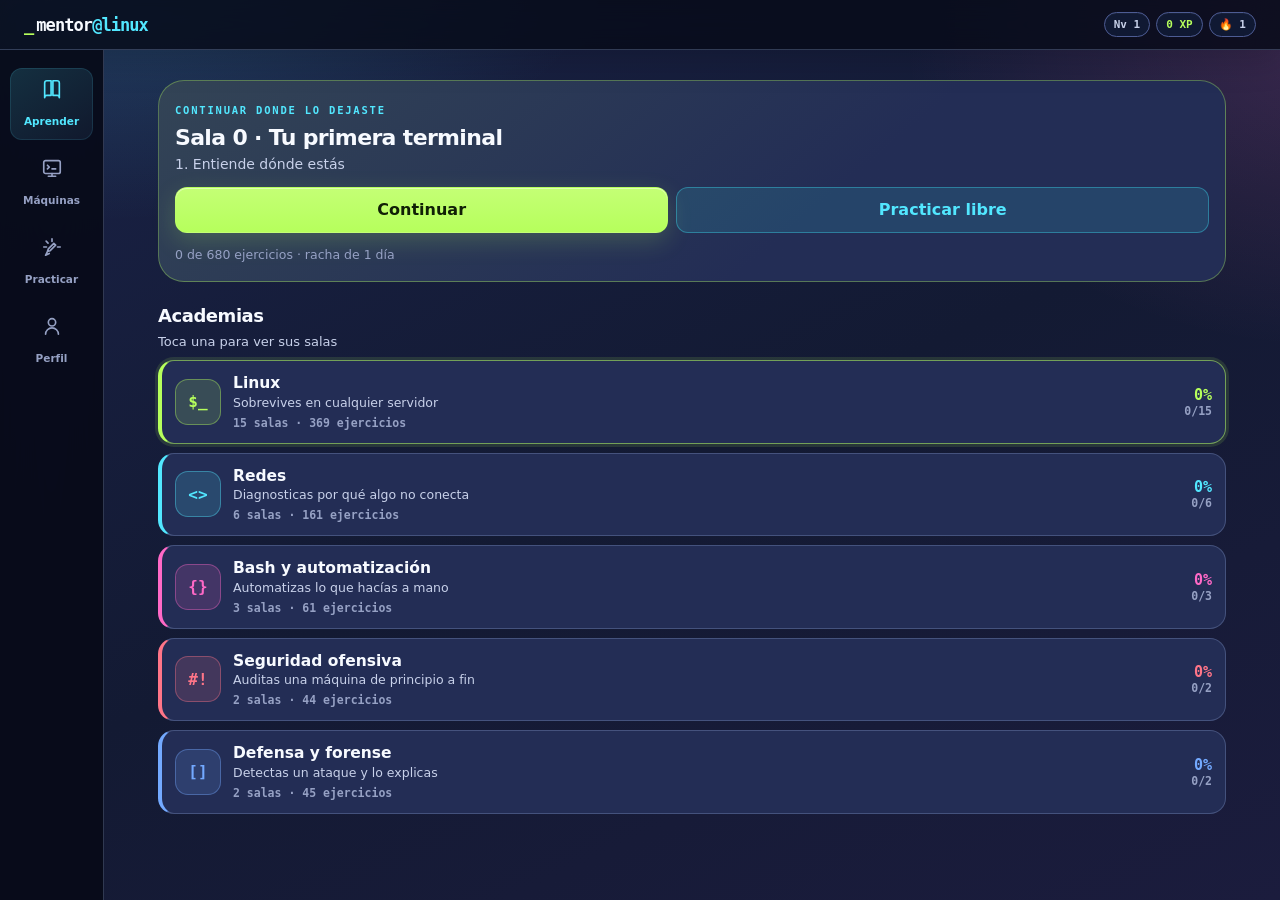
==== index.html @ bc226e67 "Academia Redes: 4 salas nuevas y un motor de red que da juego Redes tenía 2 salas y 44 ejercicios fr" ====
<!doctype html>
<html lang="es">
<head>
  <meta charset="utf-8">
  <meta name="viewport" content="width=device-width, initial-scale=1, viewport-fit=cover, maximum-scale=1">
  <title>Mentor Linux — aprende, practica, domina</title>
  <meta name="description" content="Aprende Linux con rutas, práctica adaptativa, 325 ejercicios, máquinas simuladas y un Wargame offline.">
  <meta name="theme-color" content="#080b19">
  <meta name="apple-mobile-web-app-capable" content="yes">
  <meta name="mobile-web-app-capable" content="yes">
  <meta name="apple-mobile-web-app-status-bar-style" content="black-translucent">
  <meta name="apple-mobile-web-app-title" content="Mentor Linux">
  <link rel="manifest" href="manifest.webmanifest">
  <link rel="apple-touch-icon" href="assets/icons/icono-180.png">
  <link rel="icon" href="assets/icons/icono-192.png">
  <link rel="stylesheet" href="css/base.css">
  <link rel="stylesheet" href="css/ui.css">
  <link rel="stylesheet" href="css/terminal.css">
  <link rel="modulepreload" href="js/store.js">
  <link rel="modulepreload" href="js/ui.js">
  <link rel="modulepreload" href="js/data/salas.js">
  <link rel="modulepreload" href="js/data/piezas.js">
  <link rel="modulepreload" href="js/data/salas-redes.js">
  <link rel="modulepreload" href="js/data/modules.js">
  <link rel="modulepreload" href="js/data/modulos-1.js">
  <link rel="modulepreload" href="js/data/modulos-2.js">
  <link rel="modulepreload" href="js/data/modulos-3.js">
  <link rel="modulepreload" href="js/data/modulos-4.js">
  <link rel="modulepreload" href="js/data/checks.js">
  <link rel="modulepreload" href="js/data/habilidades.js">
  <link rel="modulepreload" href="js/data/comandos.js">
  <link rel="modulepreload" href="js/data/maquinas.js">
  <link rel="modulepreload" href="js/data/wargame.js">
  <link rel="modulepreload" href="js/data/logros.js">
  <link rel="modulepreload" href="js/data/snapshots.js">
  <link rel="modulepreload" href="js/engine/terminal.js">
  <link rel="modulepreload" href="js/engine/shell.js">
  <link rel="modulepreload" href="js/engine/fs.js">
  <link rel="modulepreload" href="js/engine/commands/index.js">
</head>
<body>
  <div class="app" id="app">
    <header class="topbar">
      <button class="marca" data-ir="aprender" aria-label="Ir a Aprender">
        <span class="marca-prompt">_</span>mentor<span>@linux</span>
      </button>
      <div class="estado-global" aria-label="Tu progreso">
        <span class="stat-chip" id="ficha-nivel">Nv 1</span>
        <span class="stat-chip stat-xp" id="ficha-xp">0 XP</span>
        <span class="stat-chip" id="ficha-racha">🔥 0</span>
      </div>
    </header>

    <main class="vista" id="vista" tabindex="-1"></main>

    <nav class="pestanas" aria-label="Secciones principales">
      <button class="pestana" data-pestana="aprender" data-activa>
        <svg viewBox="0 0 24 24" aria-hidden="true"><path d="M4 5.5A2.5 2.5 0 0 1 6.5 3H11v16H6.5A2.5 2.5 0 0 0 4 21.5zM20 5.5A2.5 2.5 0 0 0 17.5 3H13v16h4.5a2.5 2.5 0 0 1 2.5 2.5z"/></svg>
        <span>Aprender</span>
      </button>
      <button class="pestana" data-pestana="maquinas">
        <svg viewBox="0 0 24 24" aria-hidden="true"><rect x="3" y="4" width="18" height="14" rx="2"/><path d="M8 21h8M12 18v3M7 9l2 2-2 2M12 13h4"/></svg>
        <span>Máquinas</span>
      </button>
      <button class="pestana" data-pestana="practicar">
        <svg viewBox="0 0 24 24" aria-hidden="true"><path d="M12 3v3M5.6 5.6l2.1 2.1M3 12h3M18 12h3M7 17l-2 4 4-2M14 8l2 2-6 6-3 1 1-3z"/></svg>
        <span>Practicar</span>
      </button>
      <button class="pestana" data-pestana="perfil">
        <svg viewBox="0 0 24 24" aria-hidden="true"><circle cx="12" cy="8" r="4"/><path d="M5 21a7 7 0 0 1 14 0"/></svg>
        <span>Perfil</span>
      </button>
    </nav>
  </div>

  <div class="celebracion" id="celebracion" role="dialog" aria-modal="true" aria-labelledby="celebracion-titulo"></div>
  <div class="brindis" id="brindis" aria-live="polite"></div>
  <script type="module" src="js/app.js"></script>
</body>
</html>
---- css/base.css ----
:root {
  color-scheme: dark;
  --void: #131a33;
  --deep: #1a2244;
  --panel: #232d55;
  --panel-2: #2c3868;
  --panel-3: #384682;
  --line: #4d5c94;
  --line-soft: rgba(168, 190, 240, .26);
  --lime: #b6ff5c;
  --cyan: #52e7ff;
  --blue: #73a9ff;
  --magenta: #ff69c7;
  --amber: #ffd267;
  --red: #ff7588;
  --ink: #f7faff;
  --muted: #c8d1ea;
  --dim: #96a1c4;
  --good: #79f2a6;
  --term-fondo: #0d1330;
  --term-acento: #b6ff5c;
  --term-prompt: #b6ff5c;
  --ui: ui-rounded, -apple-system, BlinkMacSystemFont, "Segoe UI", system-ui, sans-serif;
  --mono: ui-monospace, "SFMono-Regular", Menlo, Consolas, monospace;
  --r-sm: 10px;
  --r-md: 16px;
  --r-lg: 26px;
  --tap: 46px;
  --safe-top: env(safe-area-inset-top, 0px);
  --safe-bottom: env(safe-area-inset-bottom, 0px);
}

:root[data-theme="light"], :root[data-theme="dark"] { color-scheme: dark; }
* { box-sizing: border-box; }
html, body { height: 100%; margin: 0; }
html { background: var(--void); }
body {
  overflow: hidden;
  background:
    radial-gradient(900px 520px at 7% -10%, rgba(82, 231, 255, .20), transparent 60%),
    radial-gradient(760px 540px at 105% 4%, rgba(255, 105, 199, .17), transparent 58%),
    linear-gradient(155deg, #1a2247 0%, var(--void) 52%, #1b1c3d 100%);
  color: var(--ink);
  font-family: var(--ui);
  font-size: 16px;
  line-height: 1.5;
  -webkit-font-smoothing: antialiased;
  -webkit-tap-highlight-color: transparent;
  overscroll-behavior: none;
}
button, input, textarea, select { font: inherit; color: inherit; }
button { cursor: pointer; }
input, textarea { font-size: 16px; }
a { color: var(--cyan); }
code {
  display: inline;
  padding: .12em .38em;
  border: 1px solid rgba(82, 231, 255, .28);
  border-radius: 6px;
  background: rgba(82, 231, 255, .12);
  color: #c8f8ff;
  font: .9em var(--mono);
  box-decoration-break: clone;
  -webkit-box-decoration-break: clone;
}
pre code { padding: 0; border: 0; background: none; color: inherit; }
button:focus-visible, input:focus-visible, summary:focus-visible {
  outline: 2px solid var(--cyan);
  outline-offset: 3px;
}
::-webkit-scrollbar { width: 7px; height: 7px; }
::-webkit-scrollbar-thumb { border-radius: 9px; background: var(--line); }
::-webkit-scrollbar-track { background: transparent; }
.mono { font-family: var(--mono); }
.muted { color: var(--muted); }
.oculto { display: none !important; }
.sr-only { position: absolute; width: 1px; height: 1px; overflow: hidden; clip: rect(0 0 0 0); white-space: nowrap; }
@media (prefers-reduced-motion: reduce) {
  *, *::before, *::after { animation-duration: .01ms !important; animation-iteration-count: 1 !important; transition-duration: .01ms !important; }
}
---- css/ui.css ----
.app { height: 100dvh; display: grid; grid-template-rows: auto minmax(0, 1fr) auto; }
.topbar {
  z-index: 20;
  display: flex;
  align-items: center;
  justify-content: space-between;
  gap: 12px;
  padding: calc(11px + var(--safe-top)) 16px 11px;
  border-bottom: 1px solid var(--line-soft);
  background: rgba(8, 11, 25, .84);
  box-shadow: 0 10px 35px rgba(0,0,0,.16);
  backdrop-filter: blur(22px) saturate(1.25);
}
.marca { padding: 0; border: 0; background: none; color: var(--ink); font: 850 17px var(--mono); letter-spacing: -.055em; }
.marca span { color: var(--cyan); }
.marca .marca-prompt { display: inline-block; margin-right: 3px; color: var(--lime); animation: cursor 1.2s steps(1) infinite; }
@keyframes cursor { 50% { opacity: .2; } }
.estado-global { display: flex; align-items: center; gap: 6px; }
.stat-chip { padding: 5px 9px; border: 1px solid var(--line); border-radius: 999px; background: rgba(18,27,53,.92); color: var(--muted); font: 750 11px var(--mono); white-space: nowrap; box-shadow: inset 0 1px rgba(255,255,255,.035); }
.stat-xp { color: var(--lime); }

/* La fila 2 se fija a mano: al ocultar topbar y pestañas con el teclado
   abierto, la autocolocación subía la vista a la fila `auto` y la app se
   quedaba con la mitad de alto vacío debajo. */
.vista { grid-row: 2; min-height: 0; overflow-y: auto; overscroll-behavior: contain; scroll-behavior: smooth; -webkit-overflow-scrolling: touch; }
.pagina { width: min(1120px, 100%); margin: 0 auto; padding: 14px 14px 30px; }
.pagina-estrecha { width: min(850px, 100%); }
.pagina-terminal { width: min(1040px, 100%); }
.pestanas {
  z-index: 20;
  display: grid;
  grid-template-columns: repeat(4, 1fr);
  padding: 7px 8px calc(7px + var(--safe-bottom));
  border-top: 1px solid var(--line-soft);
  background: rgba(8, 11, 25, .94);
  backdrop-filter: blur(22px) saturate(1.2);
}
.pestana { min-height: 50px; display: grid; place-items: center; gap: 1px; padding: 4px; border: 0; border-radius: 12px; background: transparent; color: var(--dim); font-size: 10.5px; font-weight: 750; }
.pestana svg { width: 22px; height: 22px; fill: none; stroke: currentColor; stroke-width: 1.8; stroke-linecap: round; stroke-linejoin: round; }
.pestana[data-activa] { background: linear-gradient(145deg, rgba(82,231,255,.16), rgba(115,169,255,.08)); color: var(--cyan); box-shadow: inset 0 0 0 1px rgba(82,231,255,.12); }

.hero { position: relative; overflow: hidden; padding: 17px 16px; border: 1px solid rgba(82, 231, 255, .26); border-radius: var(--r-lg); background: linear-gradient(135deg, rgba(82,231,255,.13), rgba(115,169,255,.06) 48%, rgba(255,105,199,.1)), var(--panel); box-shadow: 0 24px 70px rgba(0, 0, 0, .25), inset 0 1px rgba(255,255,255,.05); }
.hero::before { content: ""; position: absolute; inset: 0; opacity: .18; background-image: linear-gradient(rgba(255,255,255,.045) 1px, transparent 1px), linear-gradient(90deg, rgba(255,255,255,.045) 1px, transparent 1px); background-size: 24px 24px; mask-image: linear-gradient(90deg,#000,transparent 78%); }
.hero::after { content: "$_"; position: absolute; right: 14px; top: -10px; color: rgba(182,255,92,.10); font: 900 62px var(--mono); transform: rotate(-8deg); }
.hero > * { position: relative; z-index: 1; }
.hero h1, .titulo-pagina { margin: 5px 0 7px; color: var(--ink); font-size: clamp(22px, 6vw, 34px); line-height: 1.1; letter-spacing: -.035em; text-wrap: balance; }
.hero h1 em { color: var(--lime); font-style: normal; text-shadow: 0 0 30px rgba(182,255,92,.2); }
.hero p {
  max-width: 670px;
  margin: 0 0 12px;
  color: var(--muted);
  font-size: 14px;
  line-height: 1.45;
  display: -webkit-box;
  -webkit-line-clamp: 3;
  -webkit-box-orient: vertical;
  overflow: hidden;
}
.eyebrow { color: var(--cyan); font: 750 10.5px var(--mono); letter-spacing: .17em; text-transform: uppercase; }
.acciones { display: flex; flex-wrap: wrap; gap: 9px; align-items: center; }
.btn, .btn-secundario, .btn-fantasma, .icon-btn {
  min-height: var(--tap);
  display: inline-flex;
  align-items: center;
  justify-content: center;
  gap: 8px;
  padding: 0 17px;
  border: 1px solid transparent;
  border-radius: 12px;
  font-weight: 800;
  text-decoration: none;
  transition: transform .12s ease, background .12s ease, border .12s ease;
}
.btn { background: linear-gradient(180deg, #c4ff75, var(--lime)); color: #102006; box-shadow: 0 8px 24px rgba(182,255,92,.18), inset 0 1px rgba(255,255,255,.45); }
.btn-secundario { border-color: rgba(57,234,255,.35); background: rgba(57,234,255,.12); color: var(--cyan); }
.btn-fantasma, .icon-btn { border-color: var(--line); background: var(--panel-2); color: var(--ink); }
.btn:hover, .btn-secundario:hover, .btn-fantasma:hover { transform: translateY(-1px); filter: brightness(1.08); }
.btn:disabled, .btn-fantasma:disabled { cursor: not-allowed; opacity: .48; transform: none; }
.btn-peligro { color: #ff9aa5; border-color: rgba(255,112,127,.38); }
.btn-mini { min-height: 36px; padding: 0 12px; font-size: 13px; }
.enlace-volver { margin: 0 0 14px; padding: 5px 0; border: 0; background: none; color: var(--cyan); font-weight: 750; }

.metricas { display: grid; grid-template-columns: repeat(2, 1fr); gap: 10px; margin: 14px 0 26px; }
.metrica { padding: 14px; border: 1px solid var(--line-soft); border-radius: 14px; background: rgba(36,32,82,.72); }
.metrica b { display: block; color: var(--ink); font: 850 22px var(--mono); }
.metrica span { color: var(--muted); font-size: 12px; }
.seccion-titulo { display: flex; align-items: end; justify-content: space-between; gap: 10px; margin: 20px 0 9px; }
.seccion-titulo h2 { margin: 0; font-size: 18px; letter-spacing: -.025em; text-wrap: balance; }
.seccion-titulo p { margin: 3px 0 0; color: var(--muted); font-size: 13px; }
.contador { flex: none; color: var(--dim); font: 12px var(--mono); }

.sesion-hoy { margin: 14px 0 0; overflow: hidden; border: 1px solid var(--line); border-radius: 20px; background: linear-gradient(145deg, rgba(25,37,72,.95), rgba(13,19,40,.95)); box-shadow: 0 18px 42px rgba(0,0,0,.14); }
.sesion-cabecera { display: flex; justify-content: space-between; gap: 14px; align-items: end; padding: 16px 17px 13px; border-bottom: 1px solid var(--line-soft); }
.sesion-cabecera h2 { margin: 3px 0 0; font-size: 18px; }
.sesion-tiempo { color: var(--lime); font: 700 11px var(--mono); }
.sesion-pasos { display: grid; }
.sesion-paso { position: relative; display: grid; grid-template-columns: auto minmax(0,1fr); align-items: center; gap: 12px; padding: 13px 17px; border-bottom: 1px solid var(--line-soft); }
.sesion-paso:last-child { border-bottom: 0; }
.sesion-paso > span { width: 34px; height: 34px; display: grid; place-items: center; border: 1px solid var(--line); border-radius: 11px; color: var(--dim); font: 750 10px var(--mono); }
.sesion-paso b, .sesion-paso small { display: block; }
.sesion-paso b { font-size: 13px; }
.sesion-paso small { margin-top: 1px; color: var(--dim); font-size: 11px; }
.sesion-paso[data-activo] > span { border-color: rgba(82,231,255,.42); background: rgba(82,231,255,.1); color: var(--cyan); box-shadow: 0 0 20px rgba(82,231,255,.08); }
.sesion-paso[data-listo] > span { border-color: rgba(121,242,166,.35); color: var(--good); }

.academias { display: grid; gap: 14px; }
.academia { --accent: var(--lime); overflow: hidden; border: 1px solid var(--line); border-radius: var(--r-lg); background: linear-gradient(155deg, rgba(18,27,53,.98), rgba(13,19,40,.98)); box-shadow: 0 18px 48px rgba(0,0,0,.15); }
.academia[data-color="cyan"] { --accent: var(--cyan); }
.academia[data-color="magenta"] { --accent: var(--magenta); }
.academia[data-color="red"] { --accent: var(--red); }
.academia[data-color="blue"] { --accent: var(--blue); }
.academia > summary { position: relative; list-style: none; display: grid; grid-template-columns: auto minmax(0,1fr) auto auto; align-items: center; gap: 12px; min-height: 102px; padding: 17px; cursor: pointer; background: linear-gradient(90deg, color-mix(in srgb, var(--accent) 8%, transparent), transparent 55%); }
.academia > summary::-webkit-details-marker, .ruta > summary::-webkit-details-marker { display: none; }
.academia-icono { width: 54px; height: 54px; display: grid; place-items: center; border: 1px solid color-mix(in srgb, var(--accent) 32%, transparent); border-radius: 17px; background: color-mix(in srgb, var(--accent) 11%, transparent); color: var(--accent); font: 850 16px var(--mono); box-shadow: 0 0 28px color-mix(in srgb, var(--accent) 10%, transparent); }
.academia-titulo { min-width: 0; }
.academia-titulo b, .academia-titulo small, .academia-titulo i { display: block; }
.academia-titulo b { font-size: 18px; letter-spacing: -.02em; }
.academia-titulo small { margin-top: 2px; color: var(--muted); font-size: 12px; line-height: 1.35; }
.academia-titulo i { margin-top: 7px; color: var(--accent); font: 700 10px var(--mono); font-style: normal; text-transform: uppercase; letter-spacing: .08em; }
.academia-porcentaje { color: var(--accent); font: 750 12px var(--mono); }
.academia .barra { grid-column: 2 / -1; }
.academia[open] > summary { border-bottom: 1px solid var(--line-soft); }
.academia[open] > summary .chevron, .ruta[open] > summary .chevron { transform: rotate(180deg); }
.rutas { display: grid; gap: 10px; padding: 11px; }
.ruta { overflow: hidden; border: 1px solid var(--line-soft); border-radius: 17px; background: rgba(8,11,25,.38); }
.ruta > summary { list-style: none; display: grid; grid-template-columns: auto minmax(0,1fr) auto auto; align-items: center; gap: 10px; min-height: 72px; padding: 12px 13px; cursor: pointer; }
.ruta-linea { width: 5px; height: 36px; border-radius: 99px; background: var(--accent); box-shadow: 0 0 14px color-mix(in srgb, var(--accent) 28%, transparent); }
.ruta-titulo { min-width: 0; }
.ruta-titulo b, .ruta-titulo small { display: block; }
.ruta-titulo b { font-size: 14px; }
.ruta-titulo small { color: var(--dim); font-size: 11px; line-height: 1.3; }
.ruta > summary .dificultad { color: var(--accent); background: color-mix(in srgb, var(--accent) 9%, transparent); }
.ruta .lista-salas { position: relative; padding: 0 10px 11px 17px; }
.ruta .lista-salas::before { content: ""; position: absolute; left: 33px; top: 0; bottom: 18px; width: 2px; background: var(--line-soft); }
.sala-card { position: relative; z-index: 1; min-height: 68px; transition: border-color .15s, transform .15s, background .15s; }
.sala-card:hover { transform: translateX(2px); background: #111a34; }
.sala-nodo { width: 34px; height: 34px; display: grid; place-items: center; flex: none; border: 2px solid var(--line); border-radius: 50%; background: var(--deep); color: var(--accent); font: 800 10px var(--mono); }
.sala-card:not([disabled]) .sala-nodo { border-color: color-mix(in srgb, var(--accent) 48%, var(--line)); }
.sala-avance { min-width: 48px; }
.sala-avance b { display: block; color: var(--muted); font: 700 10px var(--mono); }
.mini-barra { width: 50px; height: 4px; display: block; overflow: hidden; margin-top: 5px; border-radius: 9px; background: rgba(0,0,0,.3); }
.mini-barra i { height: 100%; display: block; border-radius: inherit; background: var(--accent); }

.bloque { margin: 0 0 14px; overflow: hidden; border: 1px solid var(--line); border-radius: var(--r-lg); background: rgba(36,32,82,.82); }
.bloque summary { list-style: none; display: grid; grid-template-columns: auto minmax(0,1fr) auto; align-items: center; gap: 12px; min-height: 82px; padding: 14px 16px; cursor: pointer; }
.bloque summary::-webkit-details-marker { display: none; }
.bloque-icono { width: 44px; height: 44px; display: grid; place-items: center; border-radius: 13px; background: rgba(140,255,90,.12); color: var(--lime); font: 800 15px var(--mono); }
.bloque[data-color="cyan"] .bloque-icono { background: rgba(57,234,255,.12); color: var(--cyan); }
.bloque[data-color="amber"] .bloque-icono { background: rgba(255,208,90,.13); color: var(--amber); }
.bloque[data-color="blue"] .bloque-icono { background: rgba(99,168,255,.13); color: var(--blue); }
.bloque[data-color="magenta"] .bloque-icono { background: rgba(255,87,180,.13); color: var(--magenta); }
.bloque[data-color="red"] .bloque-icono { background: rgba(255,112,127,.13); color: var(--red); }
.bloque-titulo { min-width: 0; }
.bloque-titulo b { display: block; font-size: 16px; }
.bloque-titulo small { display: block; margin-top: 2px; color: var(--muted); line-height: 1.35; }
.chevron { color: var(--dim); transition: transform .18s; }
.bloque[open] .chevron { transform: rotate(180deg); }
.barra { height: 6px; overflow: hidden; border-radius: 999px; background: rgba(0,0,0,.26); }
.barra > i { display: block; height: 100%; border-radius: inherit; background: linear-gradient(90deg,var(--cyan),var(--lime)); box-shadow: 0 0 12px rgba(57,234,255,.35); }
.bloque .barra { grid-column: 2 / -1; }
.lista-salas { display: grid; gap: 8px; padding: 0 10px 12px; }
.sala-card { width: 100%; display: grid; grid-template-columns: auto minmax(0,1fr) auto; align-items: center; gap: 12px; padding: 13px; text-align: left; border: 1px solid var(--line-soft); border-radius: 14px; background: var(--deep); color: var(--ink); }
.sala-card:hover { border-color: var(--cyan); }
.sala-card[disabled] { opacity: .57; }
.sala-num { width: 34px; height: 34px; display: grid; place-items: center; border-radius: 10px; background: var(--panel-2); color: var(--cyan); font: 800 12px var(--mono); }
.sala-info { min-width: 0; }
.sala-info b { display: block; overflow: hidden; text-overflow: ellipsis; white-space: nowrap; }
.sala-info small { color: var(--muted); }
.sala-avance { text-align: right; color: var(--dim); font: 11px var(--mono); }

.detalle-cabecera { position: relative; overflow: hidden; padding: 22px; border: 1px solid var(--line); border-radius: var(--r-lg); background: linear-gradient(145deg,rgba(25,37,72,.98),rgba(13,19,40,.98)); box-shadow: 0 20px 50px rgba(0,0,0,.18), inset 0 1px rgba(255,255,255,.04); }
.detalle-cabecera h1 { margin: 5px 0; font-size: clamp(21px, 5.6vw, 30px); line-height: 1.14; letter-spacing: -.03em; }
.detalle-cabecera p { margin: 0; color: var(--muted); }
.chips { display: flex; flex-wrap: wrap; gap: 7px; margin: 14px 0; }
.chip { padding: 5px 9px; border: 1px solid var(--line); border-radius: 999px; background: rgba(0,0,0,.13); color: var(--muted); font: 11px var(--mono); }
.chip-dificultad { color: var(--lime); }
.migas { display: flex; flex-wrap: wrap; align-items: center; gap: 6px; color: var(--dim); font: 700 10px var(--mono); text-transform: uppercase; letter-spacing: .06em; }
.migas i { color: var(--line); font-style: normal; }
.migas b { color: var(--cyan); }
.modo-repaso { display: inline-flex; margin-top: 10px; padding: 4px 8px; border: 1px solid rgba(255,210,103,.28); border-radius: 999px; background: rgba(255,210,103,.09); color: var(--amber); font: 700 10px var(--mono); text-transform: uppercase; }
.habilidades-sala { display: flex; flex-wrap: wrap; gap: 6px; margin-top: 13px; }
.habilidades-sala span { padding: 4px 7px; border-radius: 7px; background: rgba(82,231,255,.07); color: var(--muted); font: 10px var(--mono); }
.teoria { min-width: 0; display: grid; grid-template-columns: minmax(0,1fr); gap: 10px; padding: 14px 0; }
.teoria-bloque { padding: 13px; border-radius: 12px; background: var(--deep); color: var(--muted); }
.teoria-bloque h3 { margin: 0 0 5px; color: var(--ink); font-size: 15px; }
.teoria-bloque p { margin: 0; }
.teoria-codigo { width: 100%; min-width: 0; margin: 0; overflow-x: auto; padding: 14px; border: 1px solid rgba(57,234,255,.18); border-radius: 12px; background: #0d0a25; color: #dffbff; font: 12px/1.6 var(--mono); white-space: pre; }
.teoria-nota { padding: 12px 13px; border-left: 3px solid var(--amber); border-radius: 8px; background: rgba(255,208,90,.09); color: #fff0bd; }
.teoria-tabla { width: 100%; border-collapse: collapse; font-size: 13px; }
.teoria-tabla td { padding: 8px; border-bottom: 1px solid var(--line-soft); vertical-align: top; }
.teoria-tabla td:first-child { color: var(--cyan); font-family: var(--mono); }
.ejercicio { position: relative; min-width: 0; max-width: 100%; overflow: hidden; padding: 15px; border: 1px solid var(--line-soft); border-radius: 16px; background: linear-gradient(145deg,#0e162d,#0c1226); box-shadow: inset 3px 0 var(--cyan); }
.ejercicio[data-completo] { border-color: rgba(121,242,166,.34); background: linear-gradient(145deg,rgba(16,45,42,.8),rgba(11,30,32,.8)); box-shadow: inset 3px 0 var(--good); }
.ejercicio[data-repaso] { border-color: rgba(255,210,103,.4); box-shadow: inset 3px 0 var(--amber), 0 0 30px rgba(255,210,103,.06); }
.ejercicio-cabecera { display: flex; align-items: center; justify-content: space-between; gap: 10px; margin-bottom: 8px; }
.ejercicio-tipo { color: var(--cyan); font: 700 10px var(--mono); letter-spacing: .12em; text-transform: uppercase; }
.ejercicio-xp { color: var(--amber); font: 700 11px var(--mono); }
.ejercicio p { margin: 0 0 12px; color: var(--ink); overflow-wrap: anywhere; }
.skill-chips { display: flex; flex-wrap: wrap; gap: 5px; margin: -2px 0 12px; }
.skill-chip { padding: 3px 7px; border: 1px solid var(--line-soft); border-radius: 999px; background: rgba(115,169,255,.06); color: var(--dim); font: 700 9px var(--mono); }
.skill-chip[data-nivel="3"], .skill-chip[data-nivel="4"] { color: var(--cyan); }
.skill-chip[data-nivel="5"], .skill-chip[data-nivel="6"] { color: var(--lime); }
.opciones { display: grid; gap: 8px; }
.opcion { min-height: 46px; display: grid; grid-template-columns: auto minmax(0,1fr); align-items: center; gap: 10px; padding: 8px 11px; text-align: left; border: 1px solid var(--line); border-radius: 12px; background: var(--panel-2); }
.opcion span { width: 27px; height: 27px; display: grid; place-items: center; border: 1px solid var(--line); border-radius: 8px; color: var(--cyan); font: 750 10px var(--mono); }
.opcion:hover { border-color: var(--cyan); }
.respuesta-form, .flag-form, .buscador { display: flex; gap: 8px; }
.campo { min-width: 0; min-height: 46px; flex: 1; padding: 9px 12px; border: 1px solid var(--line); border-radius: 11px; background: #0a1022; color: var(--ink); box-shadow: inset 0 1px 5px rgba(0,0,0,.18); }
.campo::placeholder { color: var(--dim); }
.feedback { margin-top: 9px; color: var(--muted); font-size: 13px; }
.feedback[data-ok] { color: var(--good); }
.feedback[data-error] { color: #ff9ca7; }
.ejercicio-terminal { margin-top: 11px; }
.ejercicio-terminal .terminal-zona { min-height: 370px; }
.pistas { display: grid; gap: 6px; margin: 10px 0 0; }
.pista { padding: 9px 11px; border-radius: 9px; background: rgba(255,208,90,.09); color: #ffe7a3; font-size: 13px; }
.feedback-completo { padding: 9px 11px; border-radius: 10px; background: rgba(121,242,166,.08); }
.plantilla-comando { margin-bottom: 9px; padding: 10px 12px; border: 1px dashed var(--line); border-radius: 10px; background: rgba(0,0,0,.16); color: var(--cyan); font: 13px var(--mono); }
.constructor { display: grid; gap: 10px; }
.constructor-salida { min-height: 50px; display: flex; flex-wrap: wrap; align-items: center; gap: 4px; padding: 9px 11px; border: 1px dashed rgba(82,231,255,.36); border-radius: 12px; background: rgba(0,0,0,.18); }
.constructor-salida > span { color: var(--dim); font-size: 12px; }
.constructor-salida code { padding: 5px 8px; }
.fichas { display: flex; flex-wrap: wrap; gap: 7px; }
.ficha { min-height: 39px; padding: 0 12px; border: 1px solid var(--line); border-radius: 10px; background: var(--panel-2); color: var(--ink); font: 700 12px var(--mono); }
.ficha:hover { border-color: var(--cyan); }
.ficha:disabled { opacity: .28; transform: scale(.96); }
.repasos-grid { display: grid; gap: 10px; }
.repaso-card { box-shadow: inset 3px 0 var(--amber), 0 14px 35px rgba(0,0,0,.12); }
.repaso-card .skill-chips { margin: 10px 0 0; }
.estado-vacio { display: grid; gap: 3px; padding: 18px; border: 1px dashed var(--line); border-radius: 16px; background: rgba(18,27,53,.55); }
.estado-vacio b { color: var(--good); }
.estado-vacio span { color: var(--muted); font-size: 13px; }

.rejilla { display: grid; gap: 12px; }
.tarjeta { padding: 17px; border: 1px solid var(--line); border-radius: 17px; background: var(--panel); box-shadow: 0 15px 35px rgba(3,2,20,.12); }
button.tarjeta { width: 100%; text-align: left; color: inherit; }
button.tarjeta:hover { border-color: var(--cyan); transform: translateY(-1px); }
.tarjeta h3 { margin: 5px 0; font-size: 18px; }
.tarjeta p { margin: 0; color: var(--muted); font-size: 14px; }
.tarjeta-top { display: flex; align-items: center; justify-content: space-between; gap: 9px; }
.maquina-card { position: relative; overflow: hidden; }
.maquina-card::after { content: ""; position: absolute; inset: auto -25px -50px auto; width: 120px; height: 120px; border-radius: 50%; background: rgba(57,234,255,.07); }
.dificultad { padding: 4px 8px; border-radius: 999px; background: rgba(140,255,90,.12); color: var(--lime); font: 750 10px var(--mono); text-transform: uppercase; }
.dificultad[data-nivel="media"] { background: rgba(255,208,90,.12); color: var(--amber); }
.dificultad[data-nivel="dificil"] { background: rgba(255,112,127,.12); color: var(--red); }
.maquina-host { margin: 9px 0; color: var(--cyan); font: 12px var(--mono); }
.fases { display: grid; gap: 9px; margin: 17px 0; }
.fase { padding: 13px; border: 1px solid var(--line-soft); border-radius: 12px; background: var(--deep); }
.fase[data-activa] { border-color: rgba(57,234,255,.5); }
.fase[data-hecha] { border-color: rgba(116,242,157,.4); }
.fase-cabecera { display: flex; gap: 10px; align-items: center; }
.fase-num { width: 28px; height: 28px; display: grid; place-items: center; flex: none; border-radius: 50%; background: var(--panel-2); color: var(--cyan); font: 750 11px var(--mono); }
.fase p { margin: 7px 0 0; color: var(--muted); font-size: 13px; }
.laboratorio-layout { min-width: 0; display: grid; grid-template-columns: minmax(0,1fr); gap: 14px; margin-top: 15px; }
.laboratorio-layout > * { min-width: 0; }
.panel-lab { width: 100%; min-width: 0; max-width: 100%; padding: 15px; border: 1px solid var(--line); border-radius: 16px; background: var(--panel); }
.panel-lab h2 { margin: 0 0 5px; font-size: 18px; }
.flags { min-width: 0; display: grid; grid-template-columns: minmax(0,1fr); gap: 10px; margin-top: 12px; }
.etica { padding: 12px; border: 1px solid rgba(255,208,90,.25); border-radius: 12px; background: rgba(255,208,90,.07); color: #f8e8ba; font-size: 13px; }
.writeup { margin-top: 15px; padding: 16px; border: 1px solid rgba(116,242,157,.32); border-radius: 14px; background: rgba(116,242,157,.07); }
.writeup li { margin: 8px 0; color: var(--muted); }

.wargame-lista { display: grid; grid-template-columns: repeat(3, 1fr); gap: 8px; }
.nivel-wargame { min-height: 65px; display: grid; place-items: center; gap: 1px; padding: 7px; border: 1px solid var(--line); border-radius: 12px; background: var(--panel); color: var(--ink); }
.nivel-wargame b { color: var(--cyan); font-family: var(--mono); }
.nivel-wargame small { color: var(--dim); }
.nivel-wargame[disabled] { opacity: .42; }
.nivel-wargame[data-hecho] { border-color: var(--good); }
.buscador { position: sticky; top: -1px; z-index: 4; padding: 8px 0; background: var(--void); }
.comandos-grid { display: grid; gap: 8px; margin-top: 9px; }
.comando { padding: 12px; border: 1px solid var(--line-soft); border-radius: 12px; background: var(--panel); }
.comando b { color: var(--cyan); font-family: var(--mono); }
.comando p { margin: 3px 0; color: var(--muted); font-size: 13px; }
.comando pre { overflow-x: auto; margin: 6px 0 0; color: #bff8ff; font: 11px var(--mono); }

.perfil-hero { display: grid; grid-template-columns: auto minmax(0,1fr); gap: 15px; align-items: center; }
.avatar { width: 54px; height: 54px; display: grid; place-items: center; border: 2px solid var(--cyan); border-radius: 16px; background: linear-gradient(145deg,var(--panel-3),var(--deep)); font-size: 26px; box-shadow: 0 0 27px rgba(57,234,255,.2); }
.perfil-hero h1 { margin: 0; font-size: 22px; }
.perfil-hero p { margin: 2px 0 0; color: var(--muted); }
.dominio { display: grid; gap: 9px; }
.dominio-fila { display: grid; grid-template-columns: minmax(0, 1fr) 80px auto; gap: 9px; align-items: center; font-size: 13px; }
.mapa-habilidades { display: grid; gap: 0; padding: 4px 14px; }
.habilidad-fila { display: grid; grid-template-columns: auto minmax(0,1fr) auto; gap: 10px; align-items: center; padding: 11px 0; border-bottom: 1px solid var(--line-soft); }
.habilidad-fila:last-child { border-bottom: 0; }
.habilidad-icono { width: 32px; height: 32px; display: grid; place-items: center; border: 1px solid var(--line); border-radius: 10px; color: var(--dim); }
.habilidad-icono[data-nivel="3"], .habilidad-icono[data-nivel="4"] { border-color: rgba(82,231,255,.36); color: var(--cyan); }
.habilidad-icono[data-nivel="5"], .habilidad-icono[data-nivel="6"] { border-color: rgba(182,255,92,.38); color: var(--lime); box-shadow: 0 0 18px rgba(182,255,92,.08); }
.habilidad-fila b, .habilidad-fila small { display: block; }
.habilidad-fila b { font-size: 13px; }
.habilidad-fila small { color: var(--dim); font-size: 10px; }
.logros { display: grid; grid-template-columns: repeat(2,1fr); gap: 9px; }
.logro { min-height: 105px; padding: 12px; border: 1px solid var(--line-soft); border-radius: 14px; background: var(--panel); }
.logro[data-bloqueado] { filter: grayscale(.8); opacity: .48; }
.logro-icono { font-size: 25px; }
.logro b, .logro small { display: block; }
.logro small { margin-top: 3px; color: var(--muted); line-height: 1.3; }
.transferencia { display: grid; gap: 9px; }
.aviso-safari { margin-bottom: 14px; padding: 14px; border: 1px solid rgba(255,208,90,.38); border-radius: 14px; background: rgba(255,208,90,.1); color: #fff0c6; }
.aviso-safari p { margin: 5px 0 12px; font-size: 13px; }

.brindis { position: fixed; z-index: 100; left: 50%; bottom: calc(78px + var(--safe-bottom)); width: min(92vw,440px); transform: translateX(-50%); pointer-events: none; }
.brindis-item { margin-top: 7px; padding: 11px 14px; border: 1px solid var(--line); border-radius: 12px; background: #302968; box-shadow: 0 13px 35px rgba(0,0,0,.35); color: var(--ink); text-align: center; }
.celebracion { display: none; position: fixed; z-index: 110; inset: 0; place-items: center; padding: 18px; background: rgba(6,4,22,.78); backdrop-filter: blur(9px); }
.celebracion[data-abierta] { display: grid; }
.celebracion-tarjeta { width: min(410px,100%); max-height: 85dvh; overflow-y: auto; padding: 25px; border: 1px solid rgba(57,234,255,.38); border-radius: 22px; background: var(--panel); box-shadow: 0 26px 80px rgba(0,0,0,.5); text-align: center; }
.celebracion-marca { font-size: 45px; }
.celebracion-tarjeta h2 { margin: 5px 0; }
.celebracion-tarjeta p { color: var(--muted); }
.celebracion-xp, .celebracion-combo { display: inline-block; margin: 6px; padding: 5px 9px; border-radius: 999px; background: rgba(140,255,90,.12); color: var(--lime); font: 750 12px var(--mono); }
.logro-nuevo { display: flex; gap: 10px; align-items: center; padding: 9px; border-radius: 10px; background: var(--deep); }
.logro-nuevo small { display: block; color: var(--muted); }
.chispa { position: absolute; width: 7px; height: 12px; border-radius: 2px; animation: volar 1s forwards; }
@keyframes volar { to { transform: translate(var(--dx),var(--dy)) rotate(var(--rot)); opacity: 0; } }

@media (min-width: 650px) {
  .pagina { padding: 30px 26px 52px; }
  .metricas { grid-template-columns: repeat(4,1fr); }
  .sesion-pasos { grid-template-columns: repeat(3,1fr); }
  .sesion-paso { border-right: 1px solid var(--line-soft); border-bottom: 0; }
  .sesion-paso:last-child { border-right: 0; }
  .rejilla { grid-template-columns: repeat(2,1fr); }
  .repasos-grid { grid-template-columns: repeat(2,1fr); }
  .wargame-lista { grid-template-columns: repeat(5,1fr); }
  .logros { grid-template-columns: repeat(3,1fr); }
  .transferencia { grid-template-columns: repeat(3,1fr); }
}
@media (min-width: 950px) {
  .app { grid-template-columns: 104px minmax(0,1fr); grid-template-rows: auto minmax(0,1fr); }
  .topbar { grid-column: 1 / -1; padding: 12px 24px; }
  .pestanas { grid-column: 1; grid-row: 2; grid-template-columns: 1fr; align-content: start; gap: 7px; padding: 18px 10px; border-top: 0; border-right: 1px solid var(--line-soft); }
  .pestana { min-height: 72px; }
  .vista { grid-column: 2; grid-row: 2; }
  .rejilla { grid-template-columns: repeat(3,1fr); }
  .repasos-grid { grid-template-columns: repeat(3,1fr); }
  .laboratorio-layout { grid-template-columns: 330px minmax(0,1fr); align-items: start; }
  .logros { grid-template-columns: repeat(4,1fr); }
  .wargame-lista { grid-template-columns: repeat(8,1fr); }
  .brindis { bottom: 25px; }
}
@media (max-width: 370px) {
  .stat-chip:nth-child(2) { display: none; }
  .respuesta-form, .flag-form { flex-direction: column; }
  .btn { width: 100%; }
}


/* ---- Compactación en móvil -------------------------------------------
   En una pantalla de 390px cada bloque de portada cuesta media pantalla de
   desplazamiento. Aquí el contenido real (salas, máquinas) tiene que verse
   sin desplazarse, así que la portada se reduce a lo imprescindible. */
@media (max-width: 560px) {
  .hero { padding: 14px 14px 15px; border-radius: var(--r-md); }
  .hero::after { display: none; }
  .hero h1 { font-size: 21px; line-height: 1.15; margin: 3px 0 6px; }
  /* El párrafo de portada es publicidad: el contenido manda. */
  .hero p { display: none; }
  .hero .chips { margin: 0; }
  .hero .acciones { gap: 7px; }
  .hero .btn, .hero .btn-secundario { min-height: 46px; font-size: 15px; }

  /* En móvil el contador de la derecha estrujaba el título y lo partía en dos
     líneas. Apilados, cada uno tiene el ancho completo. */
  .seccion-titulo {
    margin: 16px 0 8px;
    flex-direction: column;
    align-items: flex-start;
    gap: 3px;
  }
  .seccion-titulo > div { min-width: 0; width: 100%; }
  .sesion-cabecera {
    flex-direction: column;
    align-items: flex-start;
    gap: 2px;
  }
  .sesion-cabecera > div { min-width: 0; width: 100%; }
  .sesion-tiempo { white-space: nowrap; }
  .seccion-titulo h2 { font-size: 17px; }
  .seccion-titulo p { font-size: 12.5px; }

  .metricas { gap: 8px; }
  /* La sesión de hoy son tres pasos: no necesitan 128px de alto cada uno. */
  .sesion-hoy { padding: 12px 13px; }
  .sesion-cabecera h2 { font-size: 17px; }
  .sesion-paso { padding: 8px 0; gap: 10px; }
  .sesion-paso > span { width: 30px; height: 30px; font-size: 12px; }
  .sesion-paso b { font-size: 14px; }
  .sesion-paso small { font-size: 12px; }
  .metrica { padding: 11px 12px; }
  .metrica b { font-size: 21px; }

  /* Los 40 logros ocupaban 3000px: en rejilla compacta caben de un vistazo. */
  .logros { grid-template-columns: repeat(3, minmax(0, 1fr)); gap: 7px; }
  .logro { min-height: 0; padding: 9px 6px; text-align: center; }
  .logro b { display: block; font-size: 11.5px; line-height: 1.25; }
  .logro small { display: none; }
  .logro-icono { font-size: 21px; }
}


/* =====================================================================
   El camino de aprendizaje
   Las salas dejan de ser una lista plana: se conectan con una línea
   vertical para que se lea como un recorrido. El color dice el estado y
   nada más — la identidad de la academia va por su franja y su símbolo.
   ===================================================================== */

/* Color con significado fijo, igual en toda la app. */
:root {
  --estado-hecho:      var(--lime);
  --estado-curso:      var(--cyan);
  --estado-repaso:     var(--amber);
  --estado-bloqueado:  var(--dim);
}

.camino { padding: 2px 0 6px; }

.tramo { position: relative; padding-left: 34px; }

/* La línea que une las salas del mismo tramo. */
.tramo::before {
  content: "";
  position: absolute;
  left: 15px;
  top: 26px;
  bottom: 14px;
  width: 2px;
  background: var(--line);
  border-radius: 2px;
}

.tramo-nombre {
  display: block;
  margin: 12px 0 6px -34px;
  padding-left: 34px;
  color: var(--dim);
  font: 600 11.5px/1 var(--mono);
  letter-spacing: .13em;
  text-transform: uppercase;
}

.nodo {
  position: relative;
  display: grid;
  grid-template-columns: minmax(0, 1fr) auto;
  align-items: center;
  gap: 10px;
  width: 100%;
  margin: 0 0 7px;
  padding: 11px 13px;
  border: 1px solid var(--line-soft);
  border-radius: 14px;
  background: var(--panel);
  color: inherit;
  text-align: left;
}

/* El punto del camino, alineado sobre la línea. */
.nodo-punto {
  position: absolute;
  left: -34px;
  top: 50%;
  transform: translateY(-50%);
  width: 32px;
  height: 32px;
  display: grid;
  place-items: center;
  border: 2px solid var(--line);
  border-radius: 50%;
  background: var(--deep);
  font: 700 12px/1 var(--mono);
  color: var(--dim);
}

.nodo-info { min-width: 0; }
.nodo-info b { display: block; font-size: 15px; line-height: 1.25; }
.nodo-info small { display: block; margin-top: 2px; color: var(--muted); font-size: 12.5px; }
.nodo-info .mini-barra { margin-top: 7px; }

.nodo-estado {
  flex: 0 0 auto;
  color: var(--dim);
  font: 600 12px var(--mono);
  white-space: nowrap;
}

/* --- estados ------------------------------------------------------- */

.nodo[data-estado="hecha"] .nodo-punto {
  border-color: var(--estado-hecho);
  background: color-mix(in srgb, var(--estado-hecho) 20%, var(--deep));
  color: var(--estado-hecho);
}
.nodo[data-estado="hecha"] .nodo-estado { color: var(--estado-hecho); }

/* Solo la sala en curso lleva borde luminoso: es el único elemento
   destacado de la pantalla, para que el ojo sepa dónde continuar. */
.nodo[data-estado="curso"] {
  border-color: color-mix(in srgb, var(--estado-curso) 55%, transparent);
  background: linear-gradient(135deg, color-mix(in srgb, var(--estado-curso) 12%, var(--panel)), var(--panel));
  box-shadow: 0 0 0 3px color-mix(in srgb, var(--estado-curso) 12%, transparent);
}
.nodo[data-estado="curso"] .nodo-punto {
  width: 38px;
  height: 38px;
  left: -37px;
  border-color: var(--estado-curso);
  background: color-mix(in srgb, var(--estado-curso) 22%, var(--deep));
  color: var(--estado-curso);
  box-shadow: 0 0 18px color-mix(in srgb, var(--estado-curso) 45%, transparent);
}
.nodo[data-estado="curso"] .nodo-estado { color: var(--estado-curso); }

.nodo[data-estado="lista"] .nodo-punto { color: var(--muted); }

.nodo[data-estado="bloqueada"] { opacity: .5; }
.nodo[data-estado="bloqueada"] .nodo-punto { font-size: 13px; }

/* --- identidad de cada academia ------------------------------------ */

/* Franja lateral con el color de la academia en todas sus salas: dice
   dónde estás sin tener que leer el encabezado. */
.academia[data-color="lime"]    { --acento-academia: var(--lime); }
.academia[data-color="cyan"]    { --acento-academia: var(--cyan); }
.academia[data-color="magenta"] { --acento-academia: var(--magenta); }
.academia[data-color="red"]     { --acento-academia: var(--red); }
.academia[data-color="blue"]    { --acento-academia: var(--blue); }

.academia .camino { border-left: 3px solid color-mix(in srgb, var(--acento-academia) 45%, transparent); }
.academia .tramo::before { background: color-mix(in srgb, var(--acento-academia) 28%, var(--line)); }

.academia-icono {
  font-family: var(--mono);
  font-weight: 700;
  color: var(--acento-academia, var(--cyan));
  background: color-mix(in srgb, var(--acento-academia, var(--cyan)) 15%, transparent);
  border: 1px solid color-mix(in srgb, var(--acento-academia, var(--cyan)) 40%, transparent);
}
.academia .barra > i { background: var(--acento-academia, var(--cyan)); }
.academia-porcentaje { color: var(--acento-academia, var(--cyan)); }

@media (max-width: 560px) {
  .tramo { padding-left: 30px; }
  .tramo::before { left: 13px; }
  .tramo-nombre { margin-left: -30px; padding-left: 30px; }
  .nodo-punto { left: -30px; width: 28px; height: 28px; font-size: 11px; }
  .nodo[data-estado="curso"] .nodo-punto { width: 33px; height: 33px; left: -32px; }
  .nodo-info b { font-size: 14.5px; }
}


/* =====================================================================
   Ajuste al teclado del móvil
   `--alto-visible` lo fija vigilarTeclado() con la altura real visible.
   Mientras se escribe, la barra de pestañas estorba y se retira: lo que
   importa es ver la consola y lo que estás escribiendo.
   ===================================================================== */

.app {
  height: var(--alto-visible, 100dvh);
  transition: height .18s ease;
}

:root[data-teclado] .pestanas { display: none; }
:root[data-teclado] .topbar { display: none; }
:root[data-teclado] .brindis { bottom: calc(12px + var(--safe-bottom)); }

/* Con el teclado fuera, la consola aprovecha todo el alto disponible. */
:root[data-teclado] .consola-salida { min-height: 90px; }


/* =====================================================================
   Portada simple y academias cerradas
   La pantalla de inicio muestra una sola cosa que hacer y la lista de
   academias. El camino de salas vive en la pantalla de cada academia,
   no amontonado aquí.
   ===================================================================== */

.continuar-hoy {
  padding: 16px;
  border: 1px solid color-mix(in srgb, var(--lime) 34%, transparent);
  border-radius: var(--r-lg);
  background: linear-gradient(140deg, color-mix(in srgb, var(--lime) 11%, var(--panel)), var(--panel) 62%);
}
.continuar-hoy h1 {
  margin: 4px 0 3px;
  font-size: 22px;
  line-height: 1.18;
  letter-spacing: -.03em;
  text-wrap: balance;
}
.continuar-hoy p { margin: 0 0 12px; color: var(--muted); font-size: 14px; }
.continuar-hoy .acciones { display: flex; gap: 8px; flex-wrap: wrap; }
.continuar-hoy .acciones .btn,
.continuar-hoy .acciones .btn-secundario { flex: 1 1 auto; min-height: 46px; }
.continuar-progreso { display: block; margin-top: 13px; }
.continuar-progreso small { display: block; margin-top: 6px; color: var(--dim); font-size: 12.5px; }

/* --- tarjeta de academia (cerrada) --------------------------------- */

.academias { display: flex; flex-direction: column; gap: 9px; }

.tarjeta-academia {
  display: grid;
  grid-template-columns: 46px minmax(0, 1fr) auto;
  align-items: center;
  gap: 12px;
  width: 100%;
  padding: 13px;
  border: 1px solid var(--line-soft);
  border-left: 4px solid var(--acento-academia, var(--cyan));
  border-radius: 16px;
  background: var(--panel);
  color: inherit;
  text-align: left;
}
.tarjeta-academia[data-color="lime"]    { --acento-academia: var(--lime); }
.tarjeta-academia[data-color="cyan"]    { --acento-academia: var(--cyan); }
.tarjeta-academia[data-color="magenta"] { --acento-academia: var(--magenta); }
.tarjeta-academia[data-color="red"]     { --acento-academia: var(--red); }
.tarjeta-academia[data-color="blue"]    { --acento-academia: var(--blue); }

/* Solo la academia en la que estás lleva realce. */
.tarjeta-academia[data-actual] {
  border-color: color-mix(in srgb, var(--acento-academia) 55%, transparent);
  border-left-color: var(--acento-academia);
  box-shadow: 0 0 0 3px color-mix(in srgb, var(--acento-academia) 12%, transparent);
}
.tarjeta-academia[disabled] { opacity: .45; }

.tarjeta-academia .academia-icono {
  width: 46px; height: 46px;
  display: grid; place-items: center;
  border-radius: 13px;
  font: 700 16px var(--mono);
  color: var(--acento-academia);
  background: color-mix(in srgb, var(--acento-academia) 15%, transparent);
  border: 1px solid color-mix(in srgb, var(--acento-academia) 38%, transparent);
}
.academia-cuerpo { min-width: 0; }
.academia-cuerpo b { display: block; font-size: 15.5px; line-height: 1.2; }
.academia-cuerpo small { display: block; margin-top: 2px; color: var(--muted); font-size: 12.5px; line-height: 1.35; }
.academia-datos { display: block; margin-top: 4px; color: var(--dim); font: 600 11.5px var(--mono); }
.academia-cuerpo .barra { margin-top: 7px; }
.academia-cuerpo .barra > i { background: var(--acento-academia); }

.academia-avance { text-align: right; }
.academia-avance b { display: block; font: 700 15px var(--mono); color: var(--acento-academia); }
.academia-avance small { display: block; color: var(--dim); font: 600 11.5px var(--mono); }

/* --- pantalla de una academia -------------------------------------- */

.academia-detalle[data-color="lime"]    { --acento-academia: var(--lime); }
.academia-detalle[data-color="cyan"]    { --acento-academia: var(--cyan); }
.academia-detalle[data-color="magenta"] { --acento-academia: var(--magenta); }
.academia-detalle[data-color="red"]     { --acento-academia: var(--red); }
.academia-detalle[data-color="blue"]    { --acento-academia: var(--blue); }

.cabecera-academia { display: flex; align-items: center; gap: 13px; margin: 6px 0 12px; }
.cabecera-academia h1 { margin: 0; font-size: 23px; letter-spacing: -.03em; }
.cabecera-academia p { margin: 3px 0 0; color: var(--muted); font-size: 14px; }
.academia-icono.grande {
  flex: 0 0 auto;
  width: 52px; height: 52px;
  display: grid; place-items: center;
  border-radius: 15px;
  font: 700 19px var(--mono);
  color: var(--acento-academia);
  background: color-mix(in srgb, var(--acento-academia) 15%, transparent);
  border: 1px solid color-mix(in srgb, var(--acento-academia) 40%, transparent);
}
.academia-detalle .barra > i { background: var(--acento-academia); }
.academia-detalle .camino { border-left: 3px solid color-mix(in srgb, var(--acento-academia) 45%, transparent); }
.academia-detalle .tramo::before { background: color-mix(in srgb, var(--acento-academia) 28%, var(--line)); }


/* --- puntos débiles ------------------------------------------------- */

.debiles { display: flex; flex-direction: column; gap: 8px; }

.debil {
  display: grid;
  grid-template-columns: 34px minmax(0, 1fr) auto;
  align-items: center;
  gap: 11px;
  padding: 11px 13px;
  border: 1px solid var(--line-soft);
  border-left: 3px solid var(--estado-repaso);
  border-radius: 14px;
  background: var(--panel);
}
/* Cuanto más bajo el nivel de dominio, más urgente se ve. */
.debil[data-nivel="0"], .debil[data-nivel="1"] { border-left-color: var(--red); }
.debil[data-nivel="2"], .debil[data-nivel="3"] { border-left-color: var(--amber); }

.debil-icono {
  width: 34px; height: 34px;
  display: grid; place-items: center;
  border-radius: 11px;
  background: var(--panel-2);
  font-size: 17px;
}
.debil-info { min-width: 0; }
.debil-info b { display: block; font-size: 14.5px; line-height: 1.25; }
.debil-info small { display: block; margin-top: 2px; color: var(--muted); font-size: 12px; }
.debil-barra {
  display: block;
  height: 4px;
  margin-top: 6px;
  border-radius: 999px;
  background: rgba(255,255,255,.09);
  overflow: hidden;
}
.debil-barra > i { display: block; height: 100%; border-radius: 999px; background: var(--amber); }

.vacio-suave {
  margin: 0;
  padding: 14px;
  border: 1px dashed var(--line);
  border-radius: 14px;
  color: var(--muted);
  font-size: 14px;
  line-height: 1.5;
}


/* =====================================================================
   Reproductor de lecciones
   Una pantalla = una cosa. Cabecera y pie fijos; solo el cuerpo hace
   scroll, así el botón de continuar y la flecha de volver atrás están
   siempre al alcance del pulgar sin buscarlos.
   ===================================================================== */

.leccion {
  height: 100%;
  min-height: 100%;
  display: grid;
  grid-template-rows: auto minmax(0, 1fr) auto;
  width: min(760px, 100%);
  margin: 0 auto;
}

.leccion-top {
  display: grid;
  grid-template-columns: auto minmax(0, 1fr) auto;
  align-items: center;
  gap: 11px;
  padding: 10px 13px;
  border-bottom: 1px solid var(--line-soft);
}
.leccion-salir {
  width: 34px;
  height: 34px;
  display: grid;
  place-items: center;
  padding: 0;
  border: 1px solid var(--line);
  border-radius: 11px;
  background: var(--panel-2);
  color: var(--muted);
  font-size: 15px;
  line-height: 1;
}
.leccion-progreso { display: flex; gap: 3px; }
.leccion-progreso span {
  flex: 1;
  height: 7px;
  border-radius: 9px;
  background: rgba(0, 0, 0, .32);
  box-shadow: inset 0 0 0 1px var(--line-soft);
  transition: background .2s ease;
}
.leccion-progreso span[data-estado="hecho"] { background: var(--lime); box-shadow: none; }
.leccion-progreso span[data-estado="saltado"] { background: var(--amber); box-shadow: none; }
.leccion-progreso span[data-estado="aqui"] { background: var(--cyan); box-shadow: 0 0 12px rgba(82, 231, 255, .5); }
.leccion-cuenta { color: var(--dim); font: 750 11px var(--mono); white-space: nowrap; }

.leccion-cuerpo {
  min-height: 0;
  overflow-y: auto;
  overscroll-behavior: contain;
  -webkit-overflow-scrolling: touch;
  display: flex;
  flex-direction: column;
  padding: 15px 13px 20px;
}
/* Con contenido corto el paso queda centrado; con contenido largo, el
   margen automático se colapsa y simplemente hace scroll. */
.paso { min-width: 0; width: 100%; margin: auto 0; }
.paso-titulo { margin: 5px 0 4px; font-size: clamp(21px, 6vw, 28px); line-height: 1.12; letter-spacing: -.03em; text-wrap: balance; }
.paso-sub { margin: 0 0 14px; color: var(--muted); font-size: 14px; }
.paso-teoria .teoria { gap: 12px; }
.paso-teoria .teoria-bloque p, .paso-teoria .teoria-nota { font-size: 15.5px; line-height: 1.55; }

/* En el paso de ejercicio la tarjeta ya no compite con otras diez: puede
   ocupar el ancho entero y respirar. */
.paso-ejercicio { border-radius: 18px; padding: 16px; }
.paso-enunciado { margin: 0 0 12px; font-size: 16.5px; line-height: 1.45; }
.paso-explicacion {
  margin-top: 11px;
  padding: 11px 12px;
  border-left: 3px solid var(--cyan);
  border-radius: 9px;
  background: rgba(82, 231, 255, .08);
  color: var(--muted);
  font-size: 13.5px;
}
.paso-explicacion b { display: block; margin-bottom: 3px; color: var(--cyan); font: 750 10px var(--mono); letter-spacing: .12em; text-transform: uppercase; }
.paso-ejercicio .ejercicio-terminal .terminal-zona { min-height: min(46vh, 380px); }
.paso-ejercicio .opcion { min-height: 52px; font-size: 15px; }
.paso-ejercicio .opcion[data-descartada] { opacity: .38; border-style: dashed; text-decoration: line-through; }
.paso-ejercicio .ficha { min-height: 44px; font-size: 13.5px; }
.paso-ejercicio .respuesta-form { flex-wrap: wrap; }
.paso-ejercicio .respuesta-form .campo { flex: 1 1 140px; min-height: 50px; }
.paso-ejercicio .respuesta-form .btn { min-height: 50px; }

/* Mini-ficha del comando: la referencia justo donde hace falta, cerrada
   por defecto para no añadir ruido a la pantalla. */
.ficha-comando { margin: 0 0 12px; border: 1px solid var(--line-soft); border-radius: 12px; background: rgba(115, 169, 255, .06); }
.ficha-comando summary { padding: 9px 12px; color: var(--muted); font-size: 13px; list-style: none; cursor: pointer; }
.ficha-comando summary::-webkit-details-marker { display: none; }
.ficha-comando summary::after { content: " ⌄"; color: var(--dim); }
.ficha-comando[open] summary::after { content: " ⌃"; }
.ficha-cuerpo { padding: 0 12px 12px; }
.ficha-cuerpo p { margin: 0 0 8px; color: var(--ink); font-size: 13.5px; }
.ficha-cuerpo pre { margin: 0 0 8px; padding: 8px 10px; overflow-x: auto; border-radius: 9px; background: rgba(0, 0, 0, .28); color: var(--cyan); font: 12.5px var(--mono); }
.ficha-opciones { margin: 0 0 8px; padding: 0; list-style: none; display: grid; gap: 4px; }
.ficha-opciones li { display: grid; grid-template-columns: auto minmax(0, 1fr); gap: 8px; align-items: baseline; font-size: 12.5px; }
.ficha-opciones span { color: var(--muted); }

/* Cierre de la lección */
.paso-fin { display: grid; justify-items: center; text-align: center; gap: 4px; padding: 18px 4px; }
.fin-marca {
  width: 78px;
  height: 78px;
  display: grid;
  place-items: center;
  margin-bottom: 6px;
  border-radius: 50%;
  background: radial-gradient(circle at 50% 35%, rgba(182, 255, 92, .35), rgba(182, 255, 92, .08));
  box-shadow: 0 0 0 2px rgba(182, 255, 92, .35), 0 14px 44px rgba(182, 255, 92, .18);
  color: var(--lime);
  font-size: 36px;
  animation: sello .5s cubic-bezier(.2, 1.5, .5, 1);
}
.paso-fin:not([data-completa]) .fin-marca { background: radial-gradient(circle at 50% 35%, rgba(255, 210, 103, .3), rgba(255, 210, 103, .06)); box-shadow: 0 0 0 2px rgba(255, 210, 103, .3); color: var(--amber); }
@keyframes sello { from { transform: scale(.4); opacity: 0; } }
.paso-fin h1 { margin: 0; font-size: 25px; letter-spacing: -.03em; }
.paso-fin > p { margin: 0 0 6px; max-width: 34ch; color: var(--muted); font-size: 14px; }
.fin-datos { display: flex; gap: 9px; margin: 12px 0 4px; }
.fin-datos div { min-width: 84px; padding: 11px 9px; border: 1px solid var(--line-soft); border-radius: 14px; background: var(--panel); }
.fin-datos b { display: block; color: var(--lime); font: 800 19px var(--mono); }
.fin-datos small { color: var(--dim); font-size: 10.5px; }
.fin-comandos { display: flex; flex-wrap: wrap; justify-content: center; gap: 5px; margin-top: 14px; }
.fin-comandos .eyebrow { flex: 1 0 100%; margin-bottom: 3px; }
.fin-siguiente { margin-top: 14px; color: var(--muted); font-size: 13.5px; }

/* Pie: mensaje + botones. El estado verde es la recompensa de acertar. */
.leccion-pie {
  padding: 11px 13px calc(11px + var(--safe-bottom));
  border-top: 1px solid var(--line-soft);
  background: rgba(10, 14, 32, .9);
  backdrop-filter: blur(18px) saturate(1.2);
}
.leccion-pie[data-estado="ok"] {
  border-top-color: rgba(121, 242, 166, .4);
  background: linear-gradient(180deg, rgba(121, 242, 166, .14), rgba(10, 14, 32, .92));
  animation: acierto .35s ease;
}
@keyframes acierto { from { background-color: rgba(121, 242, 166, .3); } }
.leccion-pie .feedback { margin: 0 0 9px; font-size: 13.5px; line-height: 1.4; }
.leccion-pie .feedback:empty { display: none; }
.leccion-xp { display: inline-block; margin-bottom: 5px; color: var(--lime); font: 800 14px var(--mono); }
.leccion-botones { display: flex; align-items: center; gap: 9px; }
.leccion-botones .btn, .leccion-botones .btn-fantasma:not(.btn-mini) { flex: 1; min-height: 52px; font-size: 15.5px; }
.paso-atras { width: 52px; min-width: 52px; height: 52px; padding: 0; font-size: 19px; }
.paso-atras:disabled { opacity: .3; }

/* Con el teclado abierto la app ya se encoge; el pie no debe duplicar
   el hueco de la safe area. */
:root[data-teclado] .leccion-pie { padding-bottom: 10px; }
:root[data-teclado] .leccion-top { display: none; }

/* La lección es pantalla completa: sin pestañas compitiendo por el pulgar. */
:root[data-en-leccion] .pestanas { display: none; }
---- css/terminal.css ----
.terminal-zona { width: 100%; min-width: 0; display: flex; min-height: 390px; flex-direction: column; }
.consola {
  width: 100%;
  min-width: 0;
  display: flex;
  flex: 1;
  min-height: 300px;
  flex-direction: column;
  overflow: hidden;
  border: 1px solid #31456b;
  border-radius: 16px;
  background: var(--term-fondo);
  box-shadow: inset 0 1px rgba(255,255,255,.045), 0 18px 45px rgba(0,0,0,.3), 0 0 0 1px rgba(82,231,255,.025);
}
.consola::before {
  content: "●  ●  ●    mentor shell · entorno seguro";
  padding: 9px 12px;
  border-bottom: 1px solid rgba(255,255,255,.09);
  background: linear-gradient(90deg, rgba(82,231,255,.055), transparent);
  color: #7e8caf;
  font: 10px var(--mono);
  letter-spacing: .08em;
}
.consola-salida {
  flex: 1;
  min-height: 0;
  overflow-y: auto;
  padding: 14px;
  font: 12.5px/1.62 var(--mono);
  -webkit-overflow-scrolling: touch;
}
.consola-linea { color: var(--ink); white-space: pre-wrap; overflow-wrap: anywhere; }
.consola-nota { color: var(--dim); font-style: italic; }
.consola-entrada {
  display: flex;
  align-items: center;
  gap: 8px;
  padding: 12px 13px;
  border-top: 1px solid rgba(255,255,255,.1);
  background: rgba(255,255,255,.045);
}
.consola-prompt { flex: none; color: var(--term-prompt); font: 12.5px var(--mono); white-space: nowrap; }
.consola-input { min-width: 0; flex: 1; border: 0; outline: 0; background: transparent; caret-color: var(--term-acento); font-family: var(--mono); }
.consola-ejecutar { width: 40px; height: 36px; flex: none; padding: 0; border: 1px solid color-mix(in srgb, var(--term-acento) 42%, transparent); border-radius: 9px; background: color-mix(in srgb, var(--term-acento) 12%, transparent); color: var(--term-acento); font: 850 18px var(--mono); box-shadow: 0 0 18px color-mix(in srgb, var(--term-acento) 8%, transparent); }
.consola-ejecutar:active { background: var(--term-acento); color: var(--term-fondo); }
.t-prompt { color: var(--term-prompt); }
.t-dir { color: var(--cyan); font-weight: 700; }
.t-exe { color: var(--term-acento); font-weight: 700; }
.t-link { color: var(--magenta); }
.t-err { color: #ff8d9b; }
.teclas {
  width: 100%;
  min-width: 0;
  display: flex;
  flex: none;
  gap: 6px;
  overflow-x: auto;
  padding: 9px 0 1px;
  scrollbar-width: none;
}
.teclas::-webkit-scrollbar { display: none; }
.tecla {
  min-width: 42px;
  height: 39px;
  flex: none;
  padding: 0 11px;
  border: 1px solid var(--line);
  border-radius: 9px;
  background: #121b35;
  color: var(--ink);
  font-family: var(--mono);
}
.tecla:active { background: var(--term-acento); color: var(--term-fondo); }
@media (min-width: 800px) {
  .terminal-zona { min-height: 450px; }
  .consola-salida, .consola-prompt { font-size: 13.5px; }
}
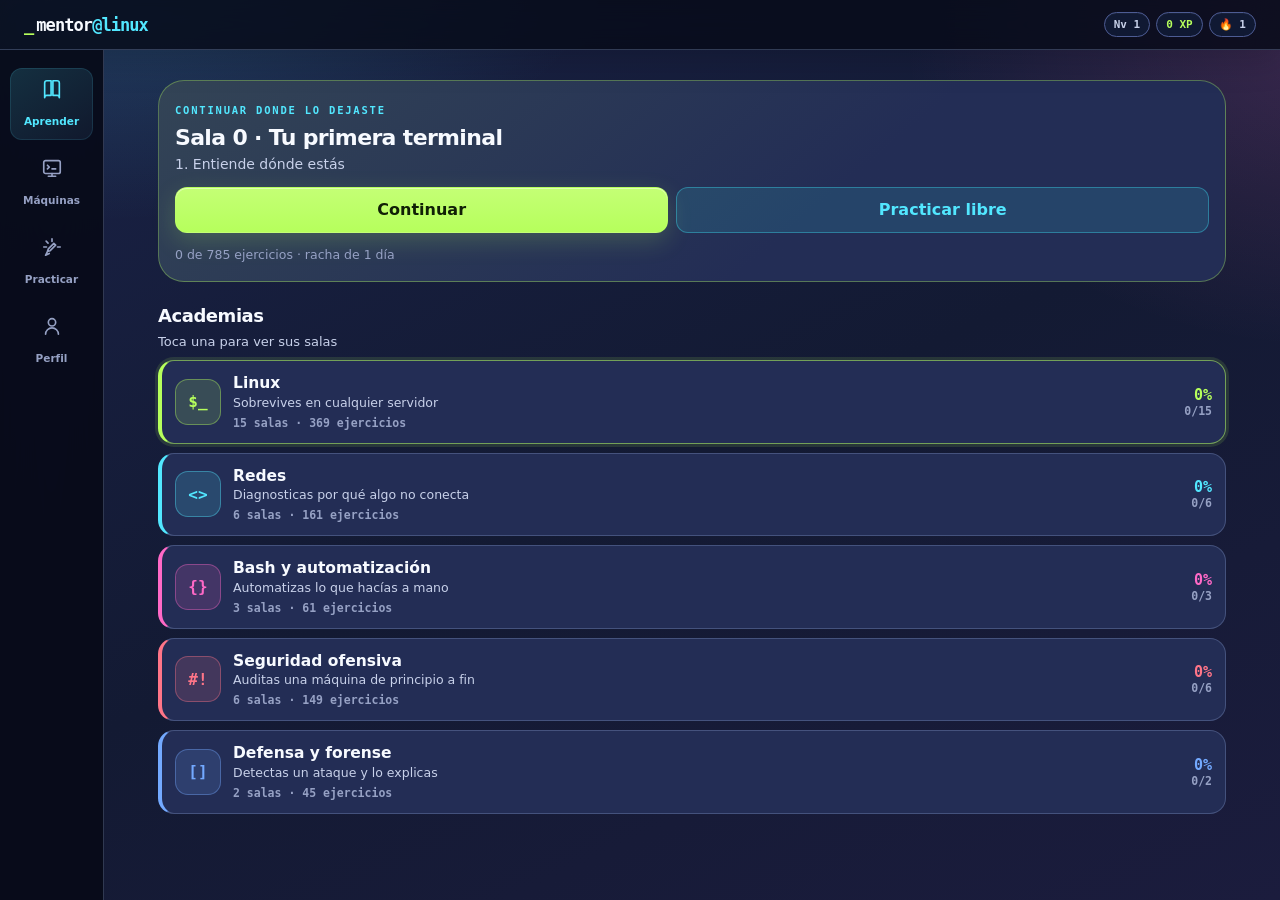
==== commit f107ee8f: "Academia Ofensiva: 4 salas de metodología de auditoría Ofensiva tenía 2 salas y 44 ejercicios. Ahora" ====
--- a/index.html
+++ b/index.html
@@ -21,6 +21,7 @@
   <link rel="modulepreload" href="js/data/salas.js">
   <link rel="modulepreload" href="js/data/piezas.js">
   <link rel="modulepreload" href="js/data/salas-redes.js">
+  <link rel="modulepreload" href="js/data/salas-ofensiva.js">
   <link rel="modulepreload" href="js/data/modules.js">
   <link rel="modulepreload" href="js/data/modulos-1.js">
   <link rel="modulepreload" href="js/data/modulos-2.js">
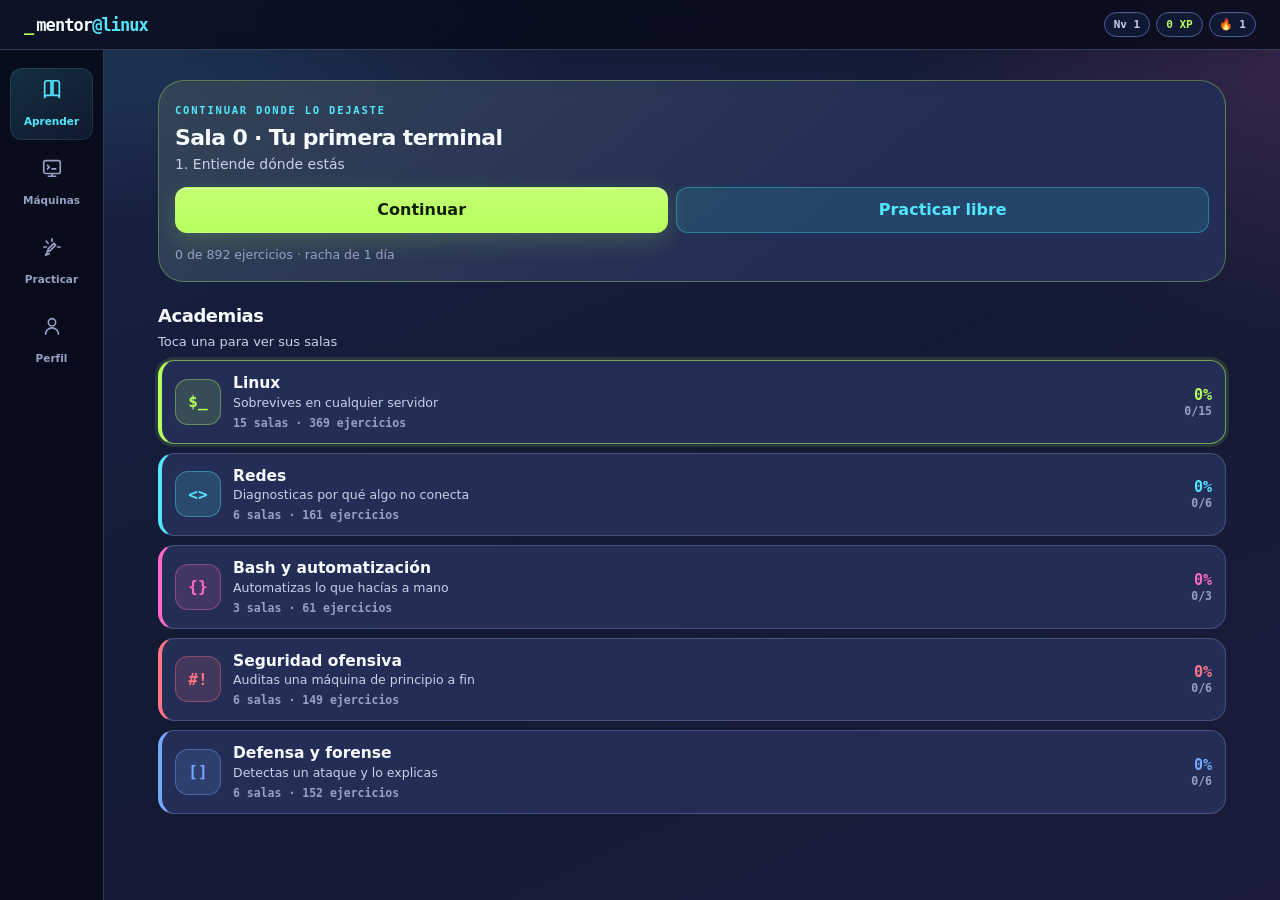
==== commit dd7c7d85: "Academia Defensa: 4 salas de operación y respuesta a incidentes Defensa tenía 2 salas y 45 ejercicio" ====
--- a/index.html
+++ b/index.html
@@ -22,6 +22,7 @@
   <link rel="modulepreload" href="js/data/piezas.js">
   <link rel="modulepreload" href="js/data/salas-redes.js">
   <link rel="modulepreload" href="js/data/salas-ofensiva.js">
+  <link rel="modulepreload" href="js/data/salas-defensa.js">
   <link rel="modulepreload" href="js/data/modules.js">
   <link rel="modulepreload" href="js/data/modulos-1.js">
   <link rel="modulepreload" href="js/data/modulos-2.js">
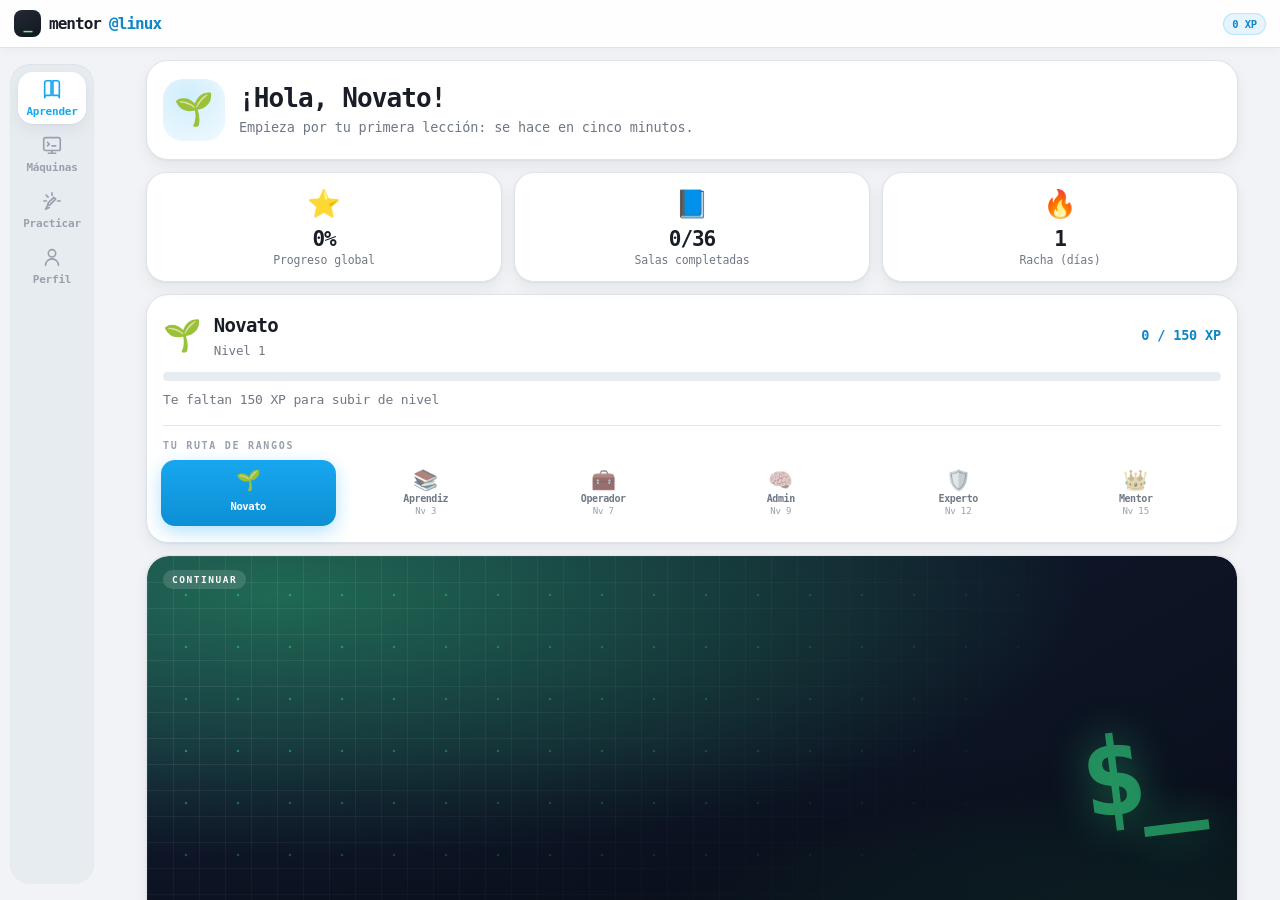
==== commit 7d7c8e2a: "Rework visual: papel claro, cubiertas y módulos con teoría y terminal La app pasa de consola oscura " ====
--- a/index.html
+++ b/index.html
@@ -5,16 +5,17 @@
   <meta name="viewport" content="width=device-width, initial-scale=1, viewport-fit=cover, maximum-scale=1">
   <title>Mentor Linux — aprende, practica, domina</title>
   <meta name="description" content="Aprende Linux con rutas, práctica adaptativa, 325 ejercicios, máquinas simuladas y un Wargame offline.">
-  <meta name="theme-color" content="#080b19">
+  <meta name="theme-color" content="#f1f3f6">
   <meta name="apple-mobile-web-app-capable" content="yes">
   <meta name="mobile-web-app-capable" content="yes">
-  <meta name="apple-mobile-web-app-status-bar-style" content="black-translucent">
+  <meta name="apple-mobile-web-app-status-bar-style" content="default">
   <meta name="apple-mobile-web-app-title" content="Mentor Linux">
   <link rel="manifest" href="manifest.webmanifest">
   <link rel="apple-touch-icon" href="assets/icons/icono-180.png">
   <link rel="icon" href="assets/icons/icono-192.png">
   <link rel="stylesheet" href="css/base.css">
   <link rel="stylesheet" href="css/ui.css">
+  <link rel="stylesheet" href="css/tema.css">
   <link rel="stylesheet" href="css/terminal.css">
   <link rel="modulepreload" href="js/store.js">
   <link rel="modulepreload" href="js/ui.js">
@@ -47,9 +48,7 @@
         <span class="marca-prompt">_</span>mentor<span>@linux</span>
       </button>
       <div class="estado-global" aria-label="Tu progreso">
-        <span class="stat-chip" id="ficha-nivel">Nv 1</span>
         <span class="stat-chip stat-xp" id="ficha-xp">0 XP</span>
-        <span class="stat-chip" id="ficha-racha">🔥 0</span>
       </div>
     </header>
 
--- a/css/base.css
+++ b/css/base.css
@@ -1,49 +1,77 @@
+/* =====================================================================
+   Identidad visual: claro, blanco y monoespaciado
+   La app pasa de consola oscura a papel claro. Los nombres de los tokens
+   se conservan (--panel, --cyan, --lime…) para que las 1000 líneas de
+   ui.css sigan valiendo: aquí cambia lo que significan, no cómo se usan.
+   La única isla oscura que queda es la terminal, porque una terminal
+   clara deja de leerse como una terminal (css/terminal.css).
+   ===================================================================== */
+
 :root {
-  color-scheme: dark;
-  --void: #131a33;
-  --deep: #1a2244;
-  --panel: #232d55;
-  --panel-2: #2c3868;
-  --panel-3: #384682;
-  --line: #4d5c94;
-  --line-soft: rgba(168, 190, 240, .26);
-  --lime: #b6ff5c;
-  --cyan: #52e7ff;
-  --blue: #73a9ff;
-  --magenta: #ff69c7;
-  --amber: #ffd267;
-  --red: #ff7588;
-  --ink: #f7faff;
-  --muted: #c8d1ea;
-  --dim: #96a1c4;
-  --good: #79f2a6;
+  color-scheme: light;
+
+  /* Superficies: el fondo es gris papel y las tarjetas, blancas. */
+  --void: #f1f3f6;
+  --deep: #f6f8fa;
+  --panel: #ffffff;
+  --panel-2: #f2f5f8;
+  --panel-3: #e7ecf1;
+  --line: #dfe4ea;
+  --line-soft: rgba(24, 39, 68, .09);
+
+  /* Acentos. --cyan es el azul de marca (estado en curso, enlaces, datos)
+     y --lime pasa a ser el verde de «hecho»: en papel blanco el lima de
+     fósforo no se lee, el verde sí. */
+  --azul: #17a7ef;
+  --azul-hondo: #0d8fd4;
+  --cyan: #0e86c7;
+  --lime: #1aa668;
+  --blue: #3b74e8;
+  --magenta: #a955d8;
+  --amber: #d9860a;
+  --red: #e14356;
+  --good: #1aa668;
+
+  /* Texto */
+  --ink: #191d26;
+  --muted: #6f7885;
+  --dim: #98a1ad;
+
+  /* Sombras suaves: el relieve de esta interfaz lo dan las sombras, no
+     los bordes. */
+  --sombra-1: 0 1px 2px rgba(19, 32, 56, .05), 0 6px 16px rgba(19, 32, 56, .06);
+  --sombra-2: 0 2px 5px rgba(19, 32, 56, .06), 0 14px 34px rgba(19, 32, 56, .09);
+  --sombra-azul: 0 6px 18px rgba(23, 167, 239, .32);
+
+  /* La terminal conserva su mundo oscuro. */
   --term-fondo: #0d1330;
   --term-acento: #b6ff5c;
   --term-prompt: #b6ff5c;
-  --ui: ui-rounded, -apple-system, BlinkMacSystemFont, "Segoe UI", system-ui, sans-serif;
-  --mono: ui-monospace, "SFMono-Regular", Menlo, Consolas, monospace;
+
+  /* Todo monoespaciado: es la marca de la casa y lo que hace que una app
+     de Linux parezca una app de Linux. */
+  --mono: ui-monospace, "SF Mono", SFMono-Regular, "JetBrains Mono", "Roboto Mono", Menlo, Consolas, monospace;
+  --ui: var(--mono);
   --r-sm: 10px;
   --r-md: 16px;
-  --r-lg: 26px;
+  --r-lg: 22px;
   --tap: 46px;
   --safe-top: env(safe-area-inset-top, 0px);
   --safe-bottom: env(safe-area-inset-bottom, 0px);
 }
 
-:root[data-theme="light"], :root[data-theme="dark"] { color-scheme: dark; }
+:root[data-theme="light"], :root[data-theme="dark"] { color-scheme: light; }
 * { box-sizing: border-box; }
 html, body { height: 100%; margin: 0; }
 html { background: var(--void); }
 body {
   overflow: hidden;
-  background:
-    radial-gradient(900px 520px at 7% -10%, rgba(82, 231, 255, .20), transparent 60%),
-    radial-gradient(760px 540px at 105% 4%, rgba(255, 105, 199, .17), transparent 58%),
-    linear-gradient(155deg, #1a2247 0%, var(--void) 52%, #1b1c3d 100%);
+  background: var(--void);
   color: var(--ink);
   font-family: var(--ui);
-  font-size: 16px;
-  line-height: 1.5;
+  font-size: 15.5px;
+  line-height: 1.55;
+  letter-spacing: -.01em;
   -webkit-font-smoothing: antialiased;
   -webkit-tap-highlight-color: transparent;
   overscroll-behavior: none;
@@ -52,24 +80,25 @@
 button { cursor: pointer; }
 input, textarea { font-size: 16px; }
 a { color: var(--cyan); }
+h1, h2, h3 { font-weight: 800; letter-spacing: -.035em; }
 code {
   display: inline;
   padding: .12em .38em;
-  border: 1px solid rgba(82, 231, 255, .28);
+  border: 1px solid rgba(14, 134, 199, .22);
   border-radius: 6px;
-  background: rgba(82, 231, 255, .12);
-  color: #c8f8ff;
+  background: rgba(23, 167, 239, .09);
+  color: #0a6a9e;
   font: .9em var(--mono);
   box-decoration-break: clone;
   -webkit-box-decoration-break: clone;
 }
 pre code { padding: 0; border: 0; background: none; color: inherit; }
 button:focus-visible, input:focus-visible, summary:focus-visible {
-  outline: 2px solid var(--cyan);
+  outline: 2px solid var(--azul);
   outline-offset: 3px;
 }
 ::-webkit-scrollbar { width: 7px; height: 7px; }
-::-webkit-scrollbar-thumb { border-radius: 9px; background: var(--line); }
+::-webkit-scrollbar-thumb { border-radius: 9px; background: #cfd6df; }
 ::-webkit-scrollbar-track { background: transparent; }
 .mono { font-family: var(--mono); }
 .muted { color: var(--muted); }
--- a/css/ui.css
+++ b/css/ui.css
@@ -156,7 +156,7 @@
 .chevron { color: var(--dim); transition: transform .18s; }
 .bloque[open] .chevron { transform: rotate(180deg); }
 .barra { height: 6px; overflow: hidden; border-radius: 999px; background: rgba(0,0,0,.26); }
-.barra > i { display: block; height: 100%; border-radius: inherit; background: linear-gradient(90deg,var(--cyan),var(--lime)); box-shadow: 0 0 12px rgba(57,234,255,.35); }
+.barra > i { display: block; height: 100%; border-radius: inherit; background: linear-gradient(90deg,var(--cyan),var(--lime)); box-shadow: 0 0 12px rgba(57,234,255,.35); transition: width .55s cubic-bezier(.2,.8,.25,1); }
 .bloque .barra { grid-column: 2 / -1; }
 .lista-salas { display: grid; gap: 8px; padding: 0 10px 12px; }
 .sala-card { width: 100%; display: grid; grid-template-columns: auto minmax(0,1fr) auto; align-items: center; gap: 12px; padding: 13px; text-align: left; border: 1px solid var(--line-soft); border-radius: 14px; background: var(--deep); color: var(--ink); }
@@ -555,9 +555,11 @@
    importa es ver la consola y lo que estás escribiendo.
    ===================================================================== */
 
+/* Sin transición de altura: al animarse el teclado, el `visualViewport`
+   dispara muchos cambios seguidos y una transición los convierte en un
+   temblor. La altura sigue al viewport de golpe, sin distorsión. */
 .app {
   height: var(--alto-visible, 100dvh);
-  transition: height .18s ease;
 }
 
 :root[data-teclado] .pestanas { display: none; }
@@ -566,6 +568,26 @@
 
 /* Con el teclado fuera, la consola aprovecha todo el alto disponible. */
 :root[data-teclado] .consola-salida { min-height: 90px; }
+
+/* Terminal dentro de una lección, con el teclado abierto: se retira todo lo
+   que no es la consola (enunciado, chips, ficha) para que quepa sin apretar
+   ni desbordar. Al cerrar el teclado, vuelve todo. Es el patrón de las apps
+   de móvil: mientras escribes, solo importa dónde escribes. */
+:root[data-teclado] .paso-ejercicio .ejercicio-cabecera,
+:root[data-teclado] .paso-ejercicio .skill-chips,
+:root[data-teclado] .paso-ejercicio .ficha-comando { display: none; }
+:root[data-teclado] .paso-ejercicio .paso-enunciado {
+  margin: 0 0 8px;
+  font-size: 14px;
+  max-height: 2.9em;
+  overflow: hidden;
+  color: var(--muted);
+}
+:root[data-teclado] .paso-ejercicio .ejercicio-terminal { margin-top: 0; }
+:root[data-teclado] .paso-ejercicio .ejercicio-terminal .terminal-zona,
+:root[data-teclado] .terminal-zona { min-height: 0; }
+:root[data-teclado] .consola { min-height: 0; }
+:root[data-teclado] .paso-ejercicio .ejercicio-terminal .acciones { display: none; }
 
 
 /* =====================================================================
@@ -882,3 +904,121 @@
 
 /* La lección es pantalla completa: sin pestañas compitiendo por el pulgar. */
 :root[data-en-leccion] .pestanas { display: none; }
+
+
+/* =====================================================================
+   Máquina guiada
+   Reusa la estructura de la lección: cabecera con progreso, cuerpo con el
+   panel de la fase + la terminal persistente, y pie con pista y desarrollo.
+   ===================================================================== */
+
+.maquina-guia .leccion-progreso span[data-estado="hecho"] { background: var(--red); }
+.maquina-guia .leccion-progreso span[data-estado="aqui"] { background: var(--amber); box-shadow: 0 0 12px rgba(255,210,103,.5); }
+.maquina-fase { border-radius: 18px; }
+.maquina-fase .ejercicio-cabecera .ejercicio-tipo { color: var(--red); }
+.maquina-fase .ejercicio-cabecera .ejercicio-xp { color: var(--amber); }
+.maquina-guia-texto {
+  margin: 2px 0 12px;
+  padding: 11px 13px;
+  border-left: 3px solid var(--red);
+  border-radius: 10px;
+  background: color-mix(in srgb, var(--red) 8%, transparent);
+  color: var(--muted);
+  font-size: 14px;
+  line-height: 1.5;
+}
+.maquina-desarrollo {
+  margin-top: 11px;
+  padding: 12px 13px;
+  border: 1px dashed color-mix(in srgb, var(--amber) 45%, var(--line));
+  border-radius: 12px;
+  background: color-mix(in srgb, var(--amber) 7%, transparent);
+}
+.maquina-desarrollo b { display: block; margin-bottom: 6px; color: var(--amber); font: 750 10px var(--mono); letter-spacing: .12em; text-transform: uppercase; }
+.maquina-desarrollo pre { margin: 0 0 8px; padding: 9px 11px; overflow-x: auto; border-radius: 9px; background: rgba(0,0,0,.3); color: var(--lime); font: 12.5px var(--mono); }
+.maquina-desarrollo p { margin: 0; color: var(--muted); font-size: 13.5px; }
+.maquina-terminal { margin-top: 14px; }
+.maquina-terminal .terminal-zona { min-height: min(44vh, 360px); }
+.maquina-fase .flag-form { margin-top: 9px; }
+.maquina-fase .writeup { margin-top: 14px; text-align: left; }
+
+/* Con el teclado abierto, la máquina también se despeja: solo la terminal. */
+:root[data-teclado] .maquina-fase .maquina-guia-texto,
+:root[data-teclado] .maquina-fase .ejercicio-cabecera,
+:root[data-teclado] .maquina-fase .pistas,
+:root[data-teclado] .maquina-fase .maquina-desarrollo { display: none; }
+:root[data-teclado] .maquina-fase .paso-enunciado { margin: 0 0 8px; font-size: 14px; max-height: 2.9em; overflow: hidden; color: var(--muted); }
+:root[data-teclado] .maquina-terminal { margin-top: 0; }
+:root[data-teclado] .maquina-terminal .terminal-zona { min-height: 0; }
+:root[data-teclado] .maquina-terminal .acciones { display: none; }
+
+
+/* =====================================================================
+   Movimiento e identidad
+   Transiciones al cambiar de pantalla, micro-interacciones al tocar y un
+   fondo con vida. Identidad propia: consola neón sobre índigo, con la
+   recompensa visual de una app de aprendizaje. Todo se anula solo si el
+   sistema pide menos movimiento (regla global de prefers-reduced-motion).
+   ===================================================================== */
+
+/* Entrada de cada pantalla: un fundido con leve empuje hacia arriba. */
+@keyframes entra-vista {
+  from { opacity: 0; transform: translateY(12px) scale(.985); }
+  to   { opacity: 1; transform: none; }
+}
+.entra { animation: entra-vista .34s cubic-bezier(.2,.7,.3,1) both; }
+
+/* Cada paso de una lección/máquina se desliza al aparecer: el gesto Duolingo
+   de «una cosa entra, la resuelves, entra la siguiente». */
+@keyframes entra-paso {
+  from { opacity: 0; transform: translateY(14px); }
+  to   { opacity: 1; transform: none; }
+}
+.paso { animation: entra-paso .3s cubic-bezier(.2,.7,.3,1) both; }
+
+/* Realimentación táctil: todo lo pulsable «cede» un poco al tocarlo. */
+.nodo:not([disabled]):active,
+.tarjeta-academia:not([disabled]):active,
+.opcion:active,
+.ficha:not(:disabled):active,
+.tarjeta:active,
+.nivel-wargame:not([disabled]):active,
+.pestana:active { transform: scale(.972); }
+.nodo, .tarjeta-academia, .opcion, .ficha, .tarjeta, .nivel-wargame, .pestana,
+.btn, .btn-secundario, .btn-fantasma { transition: transform .12s ease, filter .15s ease, border-color .15s ease, background-color .15s ease, box-shadow .2s ease; }
+
+/* La opción correcta de un quiz late al acertar; el botón principal brilla. */
+@keyframes latido-ok { 0% { transform: none; } 40% { transform: scale(1.03); } 100% { transform: none; } }
+.leccion-pie[data-estado="ok"] .btn { animation: latido-ok .4s ease; }
+
+/* El chip de XP salta cuando sube. */
+@keyframes salto-xp { 0% { transform: none; } 30% { transform: translateY(-3px) scale(1.12); } 100% { transform: none; } }
+.stat-xp[data-sube] { animation: salto-xp .45s cubic-bezier(.3,1.4,.5,1); }
+
+/* La marca de fin y el sello de fase entran con rebote (ya definido sello). */
+.leccion-progreso span { transition: background .35s ease, box-shadow .35s ease; }
+
+/* Fondo con una aurora lenta: da profundidad sin ruido ni oscuridad. Se
+   mueve muy despacio, y desaparece si se pide menos movimiento. */
+body::before {
+  content: "";
+  position: fixed;
+  inset: -25%;
+  z-index: -1;
+  pointer-events: none;
+  background:
+    radial-gradient(38% 32% at 18% 12%, rgba(82,231,255,.10), transparent 70%),
+    radial-gradient(34% 30% at 84% 20%, rgba(255,105,199,.09), transparent 70%),
+    radial-gradient(40% 34% at 60% 96%, rgba(182,255,92,.07), transparent 72%);
+  animation: aurora 26s ease-in-out infinite alternate;
+}
+@keyframes aurora {
+  from { transform: translate3d(-2%, -1%, 0) scale(1); }
+  to   { transform: translate3d(3%, 2%, 0) scale(1.08); }
+}
+@media (prefers-reduced-motion: reduce) { body::before { animation: none; } }
+
+/* Acento por academia también en la máquina y en los caminos: el color de la
+   sección tiñe barras y bordes, para que cada zona tenga su carácter. */
+.academia-detalle[data-color] .barra > i,
+.maquina-guia[data-color="red"] .leccion-progreso span[data-estado="hecho"] { filter: saturate(1.1); }
--- a/css/tema.css
+++ b/css/tema.css
@@ -0,0 +1,847 @@
+/* =====================================================================
+   Piel clara
+   ui.css define la estructura (rejillas, tamaños, estados); este archivo
+   define el aspecto: papel blanco, sombras suaves, azul de marca y las
+   piezas nuevas de la portada (saludo, métricas, rangos y cubiertas).
+   Va después de ui.css a propósito: aquí se corrigen los colores que
+   ui.css trae escritos a mano para el tema oscuro.
+   ===================================================================== */
+
+/* =====================================================================
+   1. Cabecera y barra de pestañas
+   ===================================================================== */
+
+.topbar {
+  position: relative;
+  justify-content: flex-end;
+  padding: calc(10px + var(--safe-top)) 14px 10px;
+  border-bottom: 1px solid var(--line);
+  background: rgba(255, 255, 255, .88);
+  box-shadow: 0 1px 12px rgba(19, 32, 56, .04);
+  backdrop-filter: blur(18px) saturate(1.1);
+}
+
+/* La marca va centrada como en un encabezado de app, y las fichas de
+   progreso quedan a la derecha en formato compacto. */
+.marca {
+  position: absolute;
+  left: 50%;
+  top: 50%;
+  display: flex;
+  align-items: center;
+  gap: 8px;
+  transform: translate(-50%, -50%);
+  color: var(--ink);
+  font: 800 16px var(--mono);
+  letter-spacing: -.06em;
+  white-space: nowrap;
+}
+.marca span { color: var(--cyan); }
+.marca .marca-prompt {
+  width: 27px;
+  height: 27px;
+  display: grid;
+  place-items: center;
+  margin: 0;
+  border-radius: 8px;
+  background: linear-gradient(150deg, #232a36, #12161d);
+  color: #6ef08f;
+  font: 800 15px var(--mono);
+  animation: none;
+}
+
+.estado-global { gap: 5px; }
+.stat-chip {
+  padding: 4px 8px;
+  border: 1px solid var(--line);
+  border-radius: 999px;
+  background: var(--panel-2);
+  color: var(--muted);
+  font: 700 10.5px var(--mono);
+  box-shadow: none;
+}
+.stat-xp { color: var(--cyan); background: rgba(23, 167, 239, .1); border-color: rgba(23, 167, 239, .22); }
+
+/* Barra inferior flotante: la propia barra es una pastilla gris clara y la
+   pestaña activa, una pastilla blanca dentro. */
+.pestanas {
+  gap: 4px;
+  margin: 0 12px calc(10px + var(--safe-bottom));
+  padding: 6px;
+  border-top: 0;
+  border-radius: 20px;
+  background: var(--panel-3);
+  box-shadow: inset 0 1px 2px rgba(19, 32, 56, .05);
+  backdrop-filter: none;
+}
+.pestana {
+  min-height: 52px;
+  border-radius: 15px;
+  background: transparent;
+  color: var(--dim);
+  font: 700 11px var(--mono);
+  letter-spacing: -.02em;
+}
+.pestana[data-activa] {
+  background: #fff;
+  color: var(--azul);
+  box-shadow: var(--sombra-1);
+}
+
+/* =====================================================================
+   2. Botones
+   ===================================================================== */
+
+.btn, .btn-secundario, .btn-fantasma, .icon-btn {
+  border-radius: 14px;
+  font-weight: 800;
+  letter-spacing: -.02em;
+}
+.btn {
+  background: linear-gradient(180deg, var(--azul), var(--azul-hondo));
+  color: #fff;
+  box-shadow: var(--sombra-azul);
+}
+.btn-secundario {
+  border-color: rgba(23, 167, 239, .28);
+  background: rgba(23, 167, 239, .1);
+  color: var(--cyan);
+}
+.btn-fantasma, .icon-btn {
+  border-color: var(--line);
+  background: #fff;
+  color: var(--ink);
+  box-shadow: var(--sombra-1);
+}
+.btn:hover, .btn-secundario:hover, .btn-fantasma:hover { transform: translateY(-1px); filter: none; }
+.btn:hover { box-shadow: 0 8px 22px rgba(23, 167, 239, .4); }
+.btn-peligro { color: var(--red); border-color: rgba(225, 67, 86, .32); }
+.enlace-volver { color: var(--cyan); font-weight: 800; }
+
+/* =====================================================================
+   3. Superficies: todo lo que era panel oscuro pasa a tarjeta blanca
+   ===================================================================== */
+
+.tarjeta, .metrica, .nodo, .bloque, .comando, .logro, .fase, .panel-lab,
+.sesion-hoy, .sala-card, .debil, .nivel-wargame, .mapa-habilidades,
+.dominio, .estado-vacio, .detalle-cabecera, .continuar-hoy, .hero {
+  border-color: var(--line);
+  background: var(--panel);
+  box-shadow: var(--sombra-1);
+}
+.tarjeta { border-radius: var(--r-lg); }
+.metrica { border-radius: 18px; }
+.metrica b { color: var(--ink); }
+.metrica span { color: var(--muted); }
+.bloque, .detalle-cabecera { border-radius: var(--r-lg); }
+.bloque summary { background: #fff; }
+.sesion-hoy { background: var(--panel); }
+.sesion-paso > span { border-color: var(--line); background: var(--panel-2); color: var(--muted); }
+.sesion-paso[data-activo] > span { border-color: rgba(23, 167, 239, .35); background: rgba(23, 167, 239, .1); color: var(--cyan); box-shadow: none; }
+button.tarjeta:hover, .sala-card:hover, .nodo:hover:not([disabled]) { border-color: rgba(23, 167, 239, .45); }
+.sala-card:hover { background: #fff; }
+.hero { background: var(--panel); }
+.hero::before, .hero::after { display: none; }
+.hero h1 em { color: var(--cyan); text-shadow: none; }
+.eyebrow { color: var(--cyan); letter-spacing: .14em; }
+
+/* Barras de progreso: pista gris clara y relleno azul. */
+.barra { height: 9px; background: var(--panel-3); }
+.barra > i { background: var(--azul); box-shadow: none; }
+.mini-barra { background: var(--panel-3); }
+.debil-barra { background: var(--panel-3); }
+
+/* Chips y etiquetas */
+.chip { border-color: var(--line); background: var(--panel-2); color: var(--muted); }
+.chip-dificultad { color: var(--cyan); background: rgba(23, 167, 239, .1); border-color: rgba(23, 167, 239, .2); }
+.migas { color: var(--dim); }
+.migas i { color: var(--line); }
+.migas b { color: var(--cyan); }
+.habilidades-sala span { background: var(--panel-2); color: var(--muted); }
+.dificultad { background: rgba(26, 166, 104, .12); color: var(--lime); }
+.dificultad[data-nivel="media"] { background: rgba(217, 134, 10, .13); color: var(--amber); }
+.dificultad[data-nivel="dificil"] { background: rgba(225, 67, 86, .12); color: var(--red); }
+.contador { color: var(--dim); }
+.seccion-titulo p { color: var(--muted); }
+.modo-repaso { border-color: rgba(217, 134, 10, .3); background: rgba(217, 134, 10, .1); color: var(--amber); }
+.skill-chip { border-color: var(--line); background: var(--panel-2); color: var(--muted); }
+.vacio-suave, .estado-vacio { border-color: var(--line); color: var(--muted); }
+
+/* =====================================================================
+   4. El camino de salas
+   ===================================================================== */
+
+.tramo::before { background: var(--panel-3); }
+.tramo-nombre { color: var(--dim); }
+.nodo { border-radius: 16px; }
+.nodo-punto { border-color: var(--line); background: #fff; color: var(--dim); }
+.nodo[data-estado="hecha"] .nodo-punto { background: rgba(26, 166, 104, .12); }
+.nodo[data-estado="curso"] {
+  border-color: rgba(23, 167, 239, .4);
+  background: #fff;
+  box-shadow: 0 0 0 3px rgba(23, 167, 239, .12), var(--sombra-1);
+}
+.nodo[data-estado="curso"] .nodo-punto { background: rgba(23, 167, 239, .14); box-shadow: none; }
+.nodo[data-estado="lista"] .nodo-punto { color: var(--muted); }
+.nodo[data-estado="bloqueada"] { opacity: .62; box-shadow: none; }
+.nodo-info small { color: var(--muted); }
+
+/* =====================================================================
+   5. Lección: cabecera, pasos y pie
+   ===================================================================== */
+
+.leccion-top { border-bottom-color: var(--line); background: rgba(255, 255, 255, .9); }
+.leccion-salir { border-color: var(--line); background: #fff; color: var(--muted); box-shadow: var(--sombra-1); }
+.leccion-progreso span { background: var(--panel-3); box-shadow: none; }
+.leccion-progreso span[data-estado="aqui"] { background: var(--azul); box-shadow: none; }
+.leccion-cuerpo { background: transparent; }
+.paso-sub, .paso-fin > p, .fin-siguiente { color: var(--muted); }
+
+.teoria-bloque { border: 1px solid var(--line); background: #fff; box-shadow: var(--sombra-1); }
+.teoria-bloque h3 { color: var(--ink); }
+.teoria-bloque, .teoria-bloque p { color: #3f4753; }
+.teoria-codigo {
+  border-color: #21304d;
+  background: #101a33;
+  color: #dbe9ff;
+  box-shadow: var(--sombra-1);
+}
+.teoria-nota { border-left-color: var(--amber); background: rgba(217, 134, 10, .09); color: #7a5410; }
+.teoria-tabla td { border-bottom-color: var(--line); }
+.teoria-tabla td:first-child { color: var(--cyan); }
+
+.ejercicio {
+  border-color: var(--line);
+  background: #fff;
+  box-shadow: inset 3px 0 var(--azul), var(--sombra-1);
+}
+.ejercicio[data-completo] { border-color: rgba(26, 166, 104, .3); background: rgba(26, 166, 104, .05); box-shadow: inset 3px 0 var(--good), var(--sombra-1); }
+.ejercicio[data-repaso] { border-color: rgba(217, 134, 10, .32); box-shadow: inset 3px 0 var(--amber), var(--sombra-1); }
+.ejercicio-tipo { color: var(--cyan); }
+.ejercicio-xp { color: var(--amber); }
+.ejercicio p { color: var(--ink); }
+.paso-explicacion { border-left-color: var(--azul); background: rgba(23, 167, 239, .08); color: #3f4753; }
+.paso-explicacion b { color: var(--cyan); }
+
+.opcion { border-color: var(--line); background: #fff; box-shadow: var(--sombra-1); }
+.opcion span { border-color: var(--line); background: var(--panel-2); color: var(--cyan); }
+.opcion:hover { border-color: rgba(23, 167, 239, .45); }
+.campo { border-color: var(--line); background: #fff; color: var(--ink); box-shadow: inset 0 1px 2px rgba(19, 32, 56, .05); }
+.campo::placeholder { color: var(--dim); }
+.ficha { border-color: var(--line); background: #fff; color: var(--ink); box-shadow: var(--sombra-1); }
+.ficha:hover { border-color: rgba(23, 167, 239, .45); }
+.fichas .ficha:disabled { opacity: .34; }
+.plantilla-comando { border-color: rgba(23, 167, 239, .3); background: rgba(23, 167, 239, .07); color: var(--cyan); }
+.constructor-salida { border-color: rgba(23, 167, 239, .32); background: var(--panel-2); }
+.pista { background: rgba(217, 134, 10, .1); color: #7a5410; }
+.feedback { color: var(--muted); }
+.feedback[data-error] { color: var(--red); }
+.feedback-completo { background: rgba(26, 166, 104, .1); }
+
+.ficha-comando { border-color: var(--line); background: var(--panel-2); }
+.ficha-comando summary { color: var(--muted); }
+.ficha-cuerpo p { color: var(--ink); }
+.ficha-cuerpo pre { background: #101a33; color: #9fe8ff; }
+
+.fin-marca {
+  background: radial-gradient(circle at 50% 35%, rgba(26, 166, 104, .2), rgba(26, 166, 104, .05));
+  box-shadow: 0 0 0 2px rgba(26, 166, 104, .28), 0 14px 34px rgba(26, 166, 104, .16);
+  color: var(--lime);
+}
+.paso-fin:not([data-completa]) .fin-marca {
+  background: radial-gradient(circle at 50% 35%, rgba(217, 134, 10, .2), rgba(217, 134, 10, .05));
+  box-shadow: 0 0 0 2px rgba(217, 134, 10, .28);
+}
+.fin-datos div { border-color: var(--line); background: #fff; box-shadow: var(--sombra-1); }
+.fin-datos b { color: var(--lime); }
+
+.leccion-pie {
+  border-top-color: var(--line);
+  background: rgba(255, 255, 255, .94);
+  box-shadow: 0 -6px 20px rgba(19, 32, 56, .05);
+}
+.leccion-pie[data-estado="ok"] {
+  border-top-color: rgba(26, 166, 104, .38);
+  background: linear-gradient(180deg, rgba(26, 166, 104, .12), rgba(255, 255, 255, .96));
+}
+@keyframes acierto { from { background-color: rgba(26, 166, 104, .24); } }
+.leccion-xp { color: var(--lime); }
+
+/* =====================================================================
+   6. Máquinas, laboratorio y perfil
+   ===================================================================== */
+
+.maquina-guia-texto { background: rgba(225, 67, 86, .07); color: #57414a; }
+.maquina-desarrollo { border-color: rgba(217, 134, 10, .35); background: rgba(217, 134, 10, .07); }
+.maquina-desarrollo pre { background: #101a33; color: #b6ff5c; }
+.maquina-desarrollo p { color: var(--muted); }
+.maquina-card::after { background: rgba(23, 167, 239, .07); }
+.maquina-host { color: var(--cyan); }
+.fase[data-activa] { border-color: rgba(23, 167, 239, .45); }
+.fase[data-hecha] { border-color: rgba(26, 166, 104, .4); }
+.fase-num { background: var(--panel-2); color: var(--cyan); }
+.fase p { color: var(--muted); }
+.etica { border-color: rgba(217, 134, 10, .28); background: rgba(217, 134, 10, .08); color: #7a5410; }
+.writeup { border-color: rgba(26, 166, 104, .3); background: rgba(26, 166, 104, .06); }
+.writeup li { color: #3f4753; }
+.buscador { background: var(--void); }
+.nivel-wargame b { color: var(--cyan); }
+.comando b { color: var(--cyan); }
+.comando pre { color: var(--cyan); }
+.avatar { border-color: rgba(23, 167, 239, .5); background: var(--panel-2); box-shadow: none; }
+.habilidad-icono { border-color: var(--line); background: #fff; color: var(--dim); }
+.habilidad-icono[data-nivel="3"], .habilidad-icono[data-nivel="4"] { border-color: rgba(23, 167, 239, .4); color: var(--cyan); }
+.habilidad-icono[data-nivel="5"], .habilidad-icono[data-nivel="6"] { border-color: rgba(26, 166, 104, .45); color: var(--lime); box-shadow: none; }
+.habilidad-fila { border-bottom-color: var(--line); }
+.habilidad-fila small { color: var(--dim); }
+.logro small { color: var(--muted); }
+/* El aviso de Safari es informativo y de una sola vez: no debe comerse la
+   primera pantalla. */
+.aviso-safari {
+  padding: 12px 13px;
+  border-color: rgba(217, 134, 10, .35);
+  border-radius: 16px;
+  background: #fffaee;
+  color: #7a5410;
+  font-size: 13px;
+}
+.aviso-safari b { font-size: 13.5px; }
+.aviso-safari p { margin: 4px 0 10px; font-size: 12.5px; line-height: 1.45; }
+.aviso-safari .btn-mini { min-height: 38px; }
+
+.brindis-item {
+  border-color: var(--line);
+  background: #1d2430;
+  color: #f4f7fb;
+  box-shadow: 0 14px 34px rgba(19, 32, 56, .28);
+}
+.celebracion { background: rgba(24, 34, 52, .55); }
+.celebracion-tarjeta { border-color: var(--line); background: #fff; box-shadow: 0 26px 70px rgba(19, 32, 56, .25); }
+.celebracion-tarjeta p { color: var(--muted); }
+.celebracion-xp, .celebracion-combo { background: rgba(26, 166, 104, .12); color: var(--lime); }
+.logro-nuevo { background: var(--panel-2); }
+.logro-nuevo small { color: var(--muted); }
+
+/* El fondo animado se queda, pero en tinta clarísima: da profundidad sin
+   ensuciar el papel. */
+body::before {
+  background:
+    radial-gradient(38% 32% at 18% 10%, rgba(23, 167, 239, .10), transparent 70%),
+    radial-gradient(34% 30% at 86% 18%, rgba(169, 85, 216, .07), transparent 70%),
+    radial-gradient(40% 34% at 60% 96%, rgba(26, 166, 104, .07), transparent 72%);
+}
+
+/* =====================================================================
+   7. Cubiertas ilustradas
+   Cada academia lleva una portada propia dibujada con CSS: base oscura,
+   resplandor de su color, trama de circuito y su símbolo de fondo. Es lo
+   que da a la lista el aire de catálogo de cursos, sin pesar un byte de
+   imagen (la app funciona sin red).
+   ===================================================================== */
+
+.cubierta {
+  position: relative;
+  display: block;
+  overflow: hidden;
+  aspect-ratio: 16 / 8;
+  border-radius: var(--r-lg) var(--r-lg) 0 0;
+  background:
+    radial-gradient(120% 90% at 12% 8%, color-mix(in srgb, var(--acento-academia, var(--azul)) 42%, transparent), transparent 62%),
+    radial-gradient(90% 80% at 92% 96%, color-mix(in srgb, var(--acento-academia, var(--azul)) 26%, transparent), transparent 60%),
+    linear-gradient(150deg, #16203a 0%, #0d1424 55%, #090d18 100%);
+  isolation: isolate;
+}
+
+/* Trama: rejilla fina + puntos, como un circuito visto de lejos. */
+.cubierta::before {
+  content: "";
+  position: absolute;
+  inset: 0;
+  background-image:
+    linear-gradient(rgba(255, 255, 255, .07) 1px, transparent 1px),
+    linear-gradient(90deg, rgba(255, 255, 255, .07) 1px, transparent 1px),
+    radial-gradient(circle, color-mix(in srgb, var(--acento-academia, var(--azul)) 55%, transparent) 1.4px, transparent 1.6px);
+  background-size: 26px 26px, 26px 26px, 52px 52px;
+  background-position: 0 0, 0 0, 13px 13px;
+  mask-image: linear-gradient(115deg, #000 10%, transparent 78%);
+  -webkit-mask-image: linear-gradient(115deg, #000 10%, transparent 78%);
+}
+
+/* Velo inferior para que el título siempre se lea. */
+.cubierta::after {
+  content: "";
+  position: absolute;
+  inset: 40% 0 0;
+  background: linear-gradient(180deg, transparent, rgba(6, 10, 18, .82));
+}
+
+.cubierta-glifo {
+  position: absolute;
+  right: 4%;
+  top: 46%;
+  z-index: 1;
+  transform: translateY(-50%) rotate(-7deg);
+  color: color-mix(in srgb, var(--acento-academia, var(--azul)) 60%, transparent);
+  font: 800 clamp(58px, 20vw, 108px)/1 var(--mono);
+  letter-spacing: -.08em;
+  white-space: nowrap;
+  text-shadow: 0 0 44px color-mix(in srgb, var(--acento-academia, var(--azul)) 45%, transparent);
+}
+
+.cubierta-etiqueta {
+  position: absolute;
+  left: 16px;
+  top: 14px;
+  z-index: 3;
+  padding: 4px 9px;
+  border-radius: 999px;
+  background: rgba(255, 255, 255, .14);
+  color: #fff;
+  font: 700 9.5px var(--mono);
+  letter-spacing: .16em;
+  text-transform: uppercase;
+  backdrop-filter: blur(6px);
+}
+
+.cubierta-titulo {
+  position: absolute;
+  left: 16px;
+  right: 16px;
+  bottom: 13px;
+  z-index: 3;
+  display: block;
+  color: #fff;
+  font: 800 clamp(19px, 5.4vw, 25px)/1.15 var(--mono);
+  letter-spacing: -.045em;
+  text-shadow: 0 2px 14px rgba(0, 0, 0, .55);
+}
+
+/* Colores de academia disponibles en cualquier contenedor con data-color. */
+[data-color="lime"]    { --acento-academia: #2fd07f; }
+[data-color="cyan"]    { --acento-academia: #24b5f2; }
+[data-color="magenta"] { --acento-academia: #c05ce8; }
+[data-color="red"]     { --acento-academia: #f2564a; }
+[data-color="blue"]    { --acento-academia: #4d84ff; }
+
+/* =====================================================================
+   8. Portada
+   ===================================================================== */
+
+.pagina { padding: 12px 14px 26px; }
+
+/* --- saludo --------------------------------------------------------- */
+
+.saludo {
+  display: grid;
+  grid-template-columns: auto minmax(0, 1fr);
+  align-items: center;
+  gap: 14px;
+  margin-bottom: 12px;
+  padding: 18px 18px 18px 16px;
+  border: 1px solid var(--line);
+  border-radius: var(--r-lg);
+  background: var(--panel);
+  box-shadow: var(--sombra-1);
+}
+.saludo-figura {
+  width: 62px;
+  height: 62px;
+  display: grid;
+  place-items: center;
+  border-radius: 20px;
+  background: radial-gradient(circle at 40% 30%, rgba(23, 167, 239, .2), rgba(23, 167, 239, .06));
+  font-size: 32px;
+}
+.saludo h1 { margin: 0; font-size: clamp(20px, 5.6vw, 26px); line-height: 1.15; }
+.saludo p { margin: 4px 0 0; color: var(--muted); font-size: 13.5px; line-height: 1.4; }
+
+/* --- tres métricas -------------------------------------------------- */
+
+.metricas-inicio {
+  display: grid;
+  grid-template-columns: repeat(3, 1fr);
+  gap: 10px;
+  margin-bottom: 12px;
+}
+.metrica-inicio {
+  display: grid;
+  justify-items: center;
+  gap: 2px;
+  padding: 16px 8px 14px;
+  border: 1px solid var(--line);
+  border-radius: 20px;
+  background: var(--panel);
+  box-shadow: var(--sombra-1);
+  text-align: center;
+}
+.metrica-inicio > span:first-child { font-size: 27px; line-height: 1.1; }
+.metrica-inicio b { margin-top: 6px; color: var(--ink); font: 800 21px var(--mono); letter-spacing: -.05em; }
+.metrica-inicio small { color: var(--muted); font-size: 11.5px; line-height: 1.25; }
+
+/* --- nivel y ruta de rangos ----------------------------------------- */
+
+.tarjeta-nivel {
+  margin-bottom: 12px;
+  padding: 16px;
+  border: 1px solid var(--line);
+  border-radius: var(--r-lg);
+  background: var(--panel);
+  box-shadow: var(--sombra-1);
+}
+.nivel-cabecera {
+  display: grid;
+  grid-template-columns: auto minmax(0, 1fr) auto;
+  align-items: center;
+  gap: 12px;
+  margin-bottom: 12px;
+}
+.nivel-emoji { font-size: 31px; }
+.nivel-cabecera b { display: block; font-size: 19px; letter-spacing: -.04em; }
+.nivel-cabecera small { display: block; color: var(--muted); font-size: 12.5px; }
+.nivel-xp { color: var(--cyan); font: 800 13.5px var(--mono); white-space: nowrap; }
+.nivel-falta { margin: 9px 0 0; color: var(--muted); font-size: 13px; }
+
+.rangos-titulo {
+  margin: 15px 0 9px;
+  padding-top: 14px;
+  border-top: 1px solid var(--line);
+  color: var(--dim);
+  font: 700 10px var(--mono);
+  letter-spacing: .17em;
+  text-transform: uppercase;
+}
+/* Los seis rangos caben siempre en la fila: sin scroll, la ruta completa
+   se ve de un vistazo. */
+.rangos {
+  display: grid;
+  grid-template-columns: repeat(6, minmax(0, 1fr));
+  gap: 3px;
+  margin: 0 -2px;
+}
+.rango {
+  min-width: 0;
+  display: grid;
+  justify-items: center;
+  gap: 1px;
+  padding: 8px 2px 7px;
+  border-radius: 14px;
+  text-align: center;
+}
+.rango span { font-size: 20px; line-height: 1.2; filter: grayscale(.65); opacity: .75; }
+.rango b {
+  max-width: 100%;
+  overflow: hidden;
+  text-overflow: ellipsis;
+  white-space: nowrap;
+  font: 700 10px var(--mono);
+  letter-spacing: -.04em;
+  color: var(--muted);
+}
+.rango small { color: var(--dim); font-size: 9px; }
+.rango[data-estado="hecho"] { background: rgba(23, 167, 239, .12); }
+.rango[data-estado="hecho"] span { filter: none; opacity: 1; }
+.rango[data-estado="hecho"] b { color: var(--cyan); }
+.rango[data-estado="actual"] {
+  background: linear-gradient(180deg, var(--azul), var(--azul-hondo));
+  box-shadow: var(--sombra-azul);
+}
+.rango[data-estado="actual"] span { filter: none; opacity: 1; }
+.rango[data-estado="actual"] b { color: #fff; font-size: 10.5px; }
+.rango[data-estado="actual"] small { color: rgba(255, 255, 255, .8); }
+
+/* --- continuar donde lo dejaste ------------------------------------- */
+
+.continuar-hoy {
+  overflow: hidden;
+  margin-bottom: 22px;
+  padding: 0;
+  border: 1px solid var(--line);
+  border-radius: var(--r-lg);
+  background: var(--panel);
+  box-shadow: var(--sombra-1);
+}
+.continuar-hoy .cubierta { aspect-ratio: 16 / 7; }
+.continuar-cuerpo { padding: 15px 16px 16px; }
+.continuar-hoy .eyebrow { display: block; margin-bottom: 4px; }
+.continuar-hoy h1 { margin: 0 0 3px; font-size: 19px; line-height: 1.2; }
+.continuar-hoy p { margin: 0 0 12px; color: var(--muted); font-size: 13.5px; }
+.continuar-hoy .acciones .btn { flex: 1 1 190px; min-height: 50px; }
+.continuar-hoy .acciones .btn-secundario { flex: 0 1 auto; min-height: 50px; }
+.continuar-progreso small { color: var(--dim); }
+
+/* --- tarjetas de academia con cubierta ------------------------------ */
+
+.academias { gap: 16px; }
+
+.tarjeta-academia {
+  display: block;
+  overflow: hidden;
+  width: 100%;
+  padding: 0;
+  border: 1px solid var(--line);
+  border-left: 1px solid var(--line);
+  border-radius: var(--r-lg);
+  background: var(--panel);
+  box-shadow: var(--sombra-2);
+  text-align: left;
+}
+.tarjeta-academia[data-actual] {
+  border-color: rgba(23, 167, 239, .4);
+  box-shadow: 0 0 0 3px rgba(23, 167, 239, .12), var(--sombra-2);
+}
+.tarjeta-academia[data-bloqueada] { opacity: .55; }
+
+/* La cubierta entera es el botón de entrada a la academia. */
+.cubierta-boton {
+  display: block;
+  width: 100%;
+  padding: 0;
+  border: 0;
+  background: none;
+  text-align: left;
+}
+.cubierta-boton:disabled { cursor: not-allowed; }
+
+.academia-cuerpo { padding: 14px 16px 16px; }
+.academia-cuerpo small {
+  display: block;
+  margin: 0 0 12px;
+  color: var(--muted);
+  font-size: 13.5px;
+  line-height: 1.45;
+  display: -webkit-box;
+  -webkit-line-clamp: 2;
+  -webkit-box-orient: vertical;
+  overflow: hidden;
+}
+.academia-avance {
+  display: grid;
+  grid-template-columns: minmax(0, 1fr) auto;
+  align-items: center;
+  gap: 11px;
+  margin-bottom: 13px;
+}
+.academia-avance b { font: 800 13px var(--mono); color: var(--muted); }
+.academia-datos {
+  display: block;
+  margin: -4px 0 11px;
+  color: var(--dim);
+  font: 700 11.5px var(--mono);
+}
+.academia-pie { display: grid; grid-template-columns: minmax(0, 1fr) auto; gap: 10px; }
+.academia-pie .btn { min-height: 52px; font-size: 15px; }
+.academia-pie .icon-btn {
+  width: 52px;
+  min-width: 52px;
+  padding: 0;
+  border-color: rgba(217, 134, 10, .3);
+  background: rgba(217, 134, 10, .1);
+  font-size: 21px;
+  box-shadow: none;
+}
+
+/* --- pantalla de una academia --------------------------------------- */
+
+.cabecera-academia { align-items: flex-end; }
+.academia-detalle .cubierta {
+  margin-bottom: 14px;
+  border-radius: var(--r-lg);
+}
+.academia-icono {
+  color: color-mix(in srgb, var(--acento-academia, var(--azul)) 78%, #0b1220);
+  background: color-mix(in srgb, var(--acento-academia, var(--azul)) 13%, #fff);
+  border-color: color-mix(in srgb, var(--acento-academia, var(--azul)) 32%, transparent);
+}
+.academia-detalle .barra > i,
+.academia-cuerpo .barra > i { background: color-mix(in srgb, var(--acento-academia, var(--azul)) 88%, #0b1220); }
+.academia-detalle .camino,
+.academia .camino { border-left-color: color-mix(in srgb, var(--acento-academia, var(--azul)) 30%, transparent); }
+.academia-detalle .tramo::before,
+.academia .tramo::before { background: color-mix(in srgb, var(--acento-academia, var(--azul)) 22%, var(--panel-3)); }
+.ruta-desc { color: var(--muted); font-size: 13px; }
+
+/* --- puntos débiles ------------------------------------------------- */
+
+.debil { border-radius: 16px; }
+.debil-icono { background: var(--panel-2); }
+.debil-info small { color: var(--muted); }
+
+/* =====================================================================
+   9. Interior: módulos plegables y filas de lección
+   Dentro de una academia el contenido se agrupa en tarjetas de módulo con
+   cabecera de terminal (los tres puntos), y cada lección es una fila que
+   dice de un vistazo si está hecha, en curso o aún cerrada. Nada está de
+   pago: lo único que cierra una lección es no haber hecho la anterior.
+   ===================================================================== */
+
+/* Cubierta a sangre: ocupa el ancho de la pantalla y la flecha de volver
+   flota encima, como en la ficha de un curso. */
+.cabecera-cubierta { position: relative; margin: -12px -14px 0; }
+.cabecera-cubierta .cubierta { aspect-ratio: 16 / 9; border-radius: 0; }
+.cabecera-cubierta .volver-flotante {
+  position: absolute;
+  top: 12px;
+  left: 12px;
+  z-index: 4;
+  width: 38px;
+  height: 38px;
+  display: grid;
+  place-items: center;
+  margin: 0;
+  padding: 0;
+  border: 0;
+  border-radius: 12px;
+  background: rgba(12, 18, 30, .55);
+  color: #fff;
+  font-size: 18px;
+  backdrop-filter: blur(8px);
+}
+/* Con la flecha flotando arriba a la izquierda, la etiqueta se aparta. */
+.cabecera-cubierta .cubierta-etiqueta { left: 60px; top: 19px; }
+.titulo-detalle { margin: 16px 0 6px; font-size: clamp(23px, 6.4vw, 31px); line-height: 1.12; }
+.texto-detalle { margin: 0 0 4px; color: var(--muted); font-size: 14.5px; line-height: 1.55; }
+
+.modulos { display: grid; gap: 14px; }
+
+.modulo {
+  overflow: hidden;
+  border: 1px solid var(--line);
+  border-radius: 18px;
+  background: var(--panel);
+  box-shadow: var(--sombra-1);
+}
+.modulo > summary {
+  display: grid;
+  grid-template-columns: auto minmax(0, 1fr) auto;
+  align-items: center;
+  gap: 13px;
+  padding: 14px 16px;
+  list-style: none;
+  cursor: pointer;
+  background: var(--panel-2);
+}
+.modulo > summary::-webkit-details-marker { display: none; }
+.modulo[open] > summary { border-bottom: 1px solid var(--line); }
+.modulo-nombre { min-width: 0; font: 800 15px var(--mono); letter-spacing: -.035em; }
+.modulo-flecha { color: var(--dim); font-size: 13px; transition: transform .2s ease; }
+.modulo[open] .modulo-flecha { transform: rotate(180deg); }
+
+/* Los tres puntos de una ventana de terminal, dibujados con una sombra. */
+.semaforo {
+  width: 10px;
+  height: 10px;
+  flex: none;
+  margin-right: 26px;
+  border-radius: 50%;
+  background: #ff5f57;
+  box-shadow: 16px 0 0 #febc2e, 32px 0 0 #28c840;
+}
+
+.modulo-cuerpo { padding: 14px 16px 16px; }
+.modulo-etiqueta {
+  display: inline-block;
+  margin-bottom: 11px;
+  padding: 4px 10px;
+  border-radius: 8px;
+  background: rgba(23, 167, 239, .12);
+  color: var(--cyan);
+  font: 700 10px var(--mono);
+  letter-spacing: .13em;
+  text-transform: uppercase;
+}
+.modulo-etiqueta[data-estado="hecho"] { background: rgba(26, 166, 104, .13); color: var(--lime); }
+.modulo-etiqueta[data-estado="cerrado"] { background: var(--panel-3); color: var(--dim); }
+.modulo-cuerpo > p { margin: 0 0 13px; color: #3f4753; font-size: 14.5px; line-height: 1.55; }
+.modulo-cuerpo .acciones { display: grid; gap: 9px; margin-top: 13px; }
+.modulo-cuerpo .acciones .btn,
+.modulo-cuerpo .acciones .btn-secundario { min-height: 52px; font-size: 15px; }
+.modulo-cuerpo .acciones .btn-secundario {
+  border-color: rgba(23, 167, 239, .45);
+  background: #fff;
+  box-shadow: var(--sombra-1);
+}
+
+.filas { display: grid; gap: 9px; }
+
+/* Una lección: icono de estado, título, y a la derecha la flecha. */
+.fila-leccion {
+  position: relative;
+  overflow: hidden;
+  display: grid;
+  grid-template-columns: auto minmax(0, 1fr) auto;
+  align-items: center;
+  gap: 12px;
+  width: 100%;
+  padding: 13px 14px;
+  border: 1px solid rgba(23, 167, 239, .18);
+  border-radius: 15px;
+  background: #f0f8fe;
+  color: inherit;
+  text-align: left;
+}
+.fila-icono { font-size: 23px; line-height: 1; }
+.fila-texto { min-width: 0; }
+.fila-texto b { display: block; font: 700 14.5px var(--mono); letter-spacing: -.03em; line-height: 1.3; }
+.fila-texto small { display: block; margin-top: 2px; color: var(--cyan); font: 700 12px var(--mono); }
+.fila-flecha { color: var(--dim); font-size: 15px; }
+.fila-linea {
+  position: absolute;
+  left: 0;
+  bottom: 0;
+  height: 4px;
+  border-radius: 0 4px 4px 0;
+  background: var(--azul);
+}
+.fila-leccion[data-estado="hecha"] { border-color: rgba(26, 166, 104, .22); background: #f1fbf5; }
+.fila-leccion[data-estado="hecha"] .fila-texto small { color: var(--lime); }
+.fila-leccion[data-estado="bloqueada"] {
+  border-color: var(--line);
+  background: var(--panel-2);
+  color: var(--dim);
+  cursor: not-allowed;
+}
+.fila-leccion[data-estado="bloqueada"] .fila-texto b { color: var(--dim); font-weight: 600; }
+.fila-leccion[data-estado="bloqueada"] .fila-texto small { color: var(--dim); font-weight: 600; }
+.fila-leccion[data-estado="lista"] .fila-texto small { color: var(--muted); }
+.fila-leccion[data-estado="bloqueada"] .fila-icono { filter: grayscale(1); opacity: .55; }
+.fila-leccion:not([disabled]):active { transform: scale(.985); }
+.fila-leccion { transition: transform .12s ease, border-color .15s ease, background .15s ease; }
+
+/* Agrupador de módulos por ruta: un rótulo discreto, no una caja más. */
+.grupo-ruta {
+  margin: 20px 0 10px;
+  color: var(--dim);
+  font: 700 10.5px var(--mono);
+  letter-spacing: .16em;
+  text-transform: uppercase;
+}
+
+/* =====================================================================
+   10. Ajustes de tamaño en pantallas grandes
+   ===================================================================== */
+
+@media (min-width: 650px) {
+  .metricas-inicio { gap: 12px; }
+  .academias { display: grid; grid-template-columns: repeat(2, 1fr); }
+}
+@media (min-width: 950px) {
+  .topbar { justify-content: space-between; }
+  .marca { position: static; transform: none; }
+  .pestanas {
+    margin: 16px 10px;
+    padding: 8px;
+    border-right: 0;
+  }
+  .academias { grid-template-columns: repeat(3, 1fr); }
+}
+@media (max-width: 560px) {
+  .saludo { padding: 15px; gap: 12px; }
+  .saludo-figura { width: 54px; height: 54px; border-radius: 17px; font-size: 28px; }
+  .metrica-inicio { padding: 13px 6px 12px; border-radius: 17px; }
+  .metrica-inicio > span:first-child { font-size: 24px; }
+  .metrica-inicio b { font-size: 19px; }
+}
+@media (max-width: 370px) {
+  .stat-chip:nth-child(2) { display: inline-block; }
+  .marca { font-size: 14px; }
+}
--- a/css/terminal.css
+++ b/css/terminal.css
@@ -1,5 +1,18 @@
 .terminal-zona { width: 100%; min-width: 0; display: flex; min-height: 390px; flex-direction: column; }
+
+/* La app es clara, pero la terminal no: una consola blanca deja de leerse
+   como una consola. Dentro de .consola los tokens de color vuelven a sus
+   valores oscuros, así que todo lo que hay dentro sigue funcionando sin
+   cambiar una sola regla. */
 .consola {
+  --ink: #eef4ff;
+  --muted: #b3c0da;
+  --dim: #8593b3;
+  --cyan: #52e7ff;
+  --magenta: #ff8ed4;
+  --line: #31456b;
+  --line-soft: rgba(168, 190, 240, .22);
+
   width: 100%;
   min-width: 0;
   display: flex;
@@ -7,10 +20,10 @@
   min-height: 300px;
   flex-direction: column;
   overflow: hidden;
-  border: 1px solid #31456b;
+  border: 1px solid #22314f;
   border-radius: 16px;
   background: var(--term-fondo);
-  box-shadow: inset 0 1px rgba(255,255,255,.045), 0 18px 45px rgba(0,0,0,.3), 0 0 0 1px rgba(82,231,255,.025);
+  box-shadow: inset 0 1px rgba(255,255,255,.05), 0 14px 34px rgba(19,32,56,.18);
 }
 .consola::before {
   content: "●  ●  ●    mentor shell · entorno seguro";
@@ -59,18 +72,20 @@
   scrollbar-width: none;
 }
 .teclas::-webkit-scrollbar { display: none; }
+/* Las teclas rápidas viven fuera de la consola, sobre el papel claro. */
 .tecla {
   min-width: 42px;
   height: 39px;
   flex: none;
   padding: 0 11px;
   border: 1px solid var(--line);
-  border-radius: 9px;
-  background: #121b35;
+  border-radius: 11px;
+  background: #fff;
   color: var(--ink);
-  font-family: var(--mono);
+  font: 700 13px var(--mono);
+  box-shadow: var(--sombra-1);
 }
-.tecla:active { background: var(--term-acento); color: var(--term-fondo); }
+.tecla:active { background: var(--azul); border-color: var(--azul); color: #fff; }
 @media (min-width: 800px) {
   .terminal-zona { min-height: 450px; }
   .consola-salida, .consola-prompt { font-size: 13.5px; }
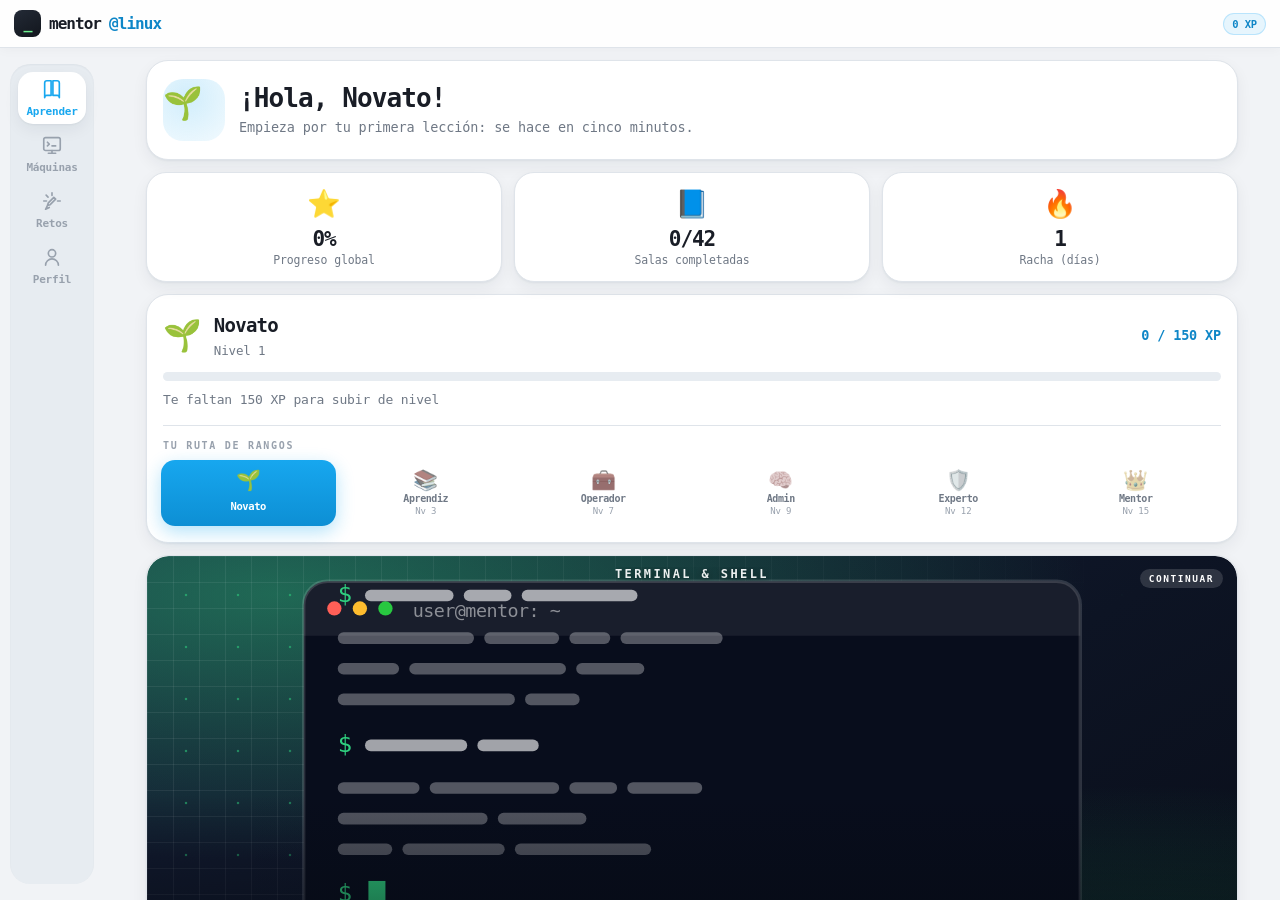
==== commit 28e128f1: "Portadas ilustradas, sonidos y redes y pentesting desde cero Portadas: cada academia y cada reto lle" ====
--- a/index.html
+++ b/index.html
@@ -19,9 +19,13 @@
   <link rel="stylesheet" href="css/terminal.css">
   <link rel="modulepreload" href="js/store.js">
   <link rel="modulepreload" href="js/ui.js">
+  <link rel="modulepreload" href="js/arte.js">
+  <link rel="modulepreload" href="js/sonido.js">
   <link rel="modulepreload" href="js/data/salas.js">
   <link rel="modulepreload" href="js/data/piezas.js">
   <link rel="modulepreload" href="js/data/salas-redes.js">
+  <link rel="modulepreload" href="js/data/salas-redes-cero.js">
+  <link rel="modulepreload" href="js/data/salas-pentesting.js">
   <link rel="modulepreload" href="js/data/salas-ofensiva.js">
   <link rel="modulepreload" href="js/data/salas-defensa.js">
   <link rel="modulepreload" href="js/data/modules.js">
@@ -65,7 +69,7 @@
       </button>
       <button class="pestana" data-pestana="practicar">
         <svg viewBox="0 0 24 24" aria-hidden="true"><path d="M12 3v3M5.6 5.6l2.1 2.1M3 12h3M18 12h3M7 17l-2 4 4-2M14 8l2 2-6 6-3 1 1-3z"/></svg>
-        <span>Practicar</span>
+        <span>Retos</span>
       </button>
       <button class="pestana" data-pestana="perfil">
         <svg viewBox="0 0 24 24" aria-hidden="true"><circle cx="12" cy="8" r="4"/><path d="M5 21a7 7 0 0 1 14 0"/></svg>
--- a/css/tema.css
+++ b/css/tema.css
@@ -371,28 +371,47 @@
 .cubierta::after {
   content: "";
   position: absolute;
-  inset: 40% 0 0;
-  background: linear-gradient(180deg, transparent, rgba(6, 10, 18, .82));
-}
-
-.cubierta-glifo {
-  position: absolute;
-  right: 4%;
-  top: 46%;
+  z-index: 2;
+  inset: 34% 0 0;
+  background: linear-gradient(180deg, transparent, rgba(6, 10, 18, .86));
+}
+
+/* La ilustración: un SVG dibujado en js/arte.js que ocupa la portada
+   entera. `slice` la recorta por los lados al pasar de 16/8 (catálogo) a
+   16/9 (cabecera a sangre) en vez de deformarla. */
+.cubierta-arte {
+  position: absolute;
+  inset: 0;
   z-index: 1;
-  transform: translateY(-50%) rotate(-7deg);
-  color: color-mix(in srgb, var(--acento-academia, var(--azul)) 60%, transparent);
-  font: 800 clamp(58px, 20vw, 108px)/1 var(--mono);
-  letter-spacing: -.08em;
+  width: 100%;
+  height: 100%;
+  display: block;
+}
+
+/* Rótulo en mayúsculas que corona la portada, como en la referencia. */
+.cubierta-rotulo {
+  position: absolute;
+  left: 50%;
+  top: 11px;
+  z-index: 3;
+  transform: translateX(-50%);
+  max-width: 88%;
+  overflow: hidden;
+  color: rgba(255, 255, 255, .92);
+  font: 700 clamp(9.5px, 2.9vw, 12px) var(--mono);
+  letter-spacing: .2em;
+  text-align: center;
+  text-transform: uppercase;
   white-space: nowrap;
-  text-shadow: 0 0 44px color-mix(in srgb, var(--acento-academia, var(--azul)) 45%, transparent);
+  text-overflow: ellipsis;
+  text-shadow: 0 2px 10px rgba(0, 0, 0, .6);
 }
 
 .cubierta-etiqueta {
   position: absolute;
-  left: 16px;
-  top: 14px;
-  z-index: 3;
+  right: 14px;
+  top: 13px;
+  z-index: 4;
   padding: 4px 9px;
   border-radius: 999px;
   background: rgba(255, 255, 255, .14);
@@ -408,7 +427,7 @@
   left: 16px;
   right: 16px;
   bottom: 13px;
-  z-index: 3;
+  z-index: 4;
   display: block;
   color: #fff;
   font: 800 clamp(19px, 5.4vw, 25px)/1.15 var(--mono);
@@ -422,6 +441,7 @@
 [data-color="magenta"] { --acento-academia: #c05ce8; }
 [data-color="red"]     { --acento-academia: #f2564a; }
 [data-color="blue"]    { --acento-academia: #4d84ff; }
+[data-color="amber"]   { --acento-academia: #f0a63a; }
 
 /* =====================================================================
    8. Portada
@@ -697,7 +717,7 @@
   backdrop-filter: blur(8px);
 }
 /* Con la flecha flotando arriba a la izquierda, la etiqueta se aparta. */
-.cabecera-cubierta .cubierta-etiqueta { left: 60px; top: 19px; }
+.cabecera-cubierta .cubierta-etiqueta { top: 19px; }
 .titulo-detalle { margin: 16px 0 6px; font-size: clamp(23px, 6.4vw, 31px); line-height: 1.12; }
 .texto-detalle { margin: 0 0 4px; color: var(--muted); font-size: 14.5px; line-height: 1.55; }
 
@@ -845,3 +865,233 @@
   .stat-chip:nth-child(2) { display: inline-block; }
   .marca { font-size: 14px; }
 }
+
+/* =====================================================================
+   11. Emojis con vida
+   Los emojis son la única «ilustración» de la interfaz fuera de las
+   portadas, así que respiran: flotan muy poco y muy despacio. La
+   animación se desfasa por posición para que no latan todos al unísono,
+   y desaparece entera si el sistema pide menos movimiento.
+   ===================================================================== */
+
+@keyframes flotar-emoji {
+  0%, 100% { transform: translateY(0) rotate(0deg); }
+  35%      { transform: translateY(-2.5px) rotate(-4deg); }
+  70%      { transform: translateY(1px) rotate(3deg); }
+}
+@keyframes latir-emoji {
+  0%, 100% { transform: scale(1); }
+  45%      { transform: scale(1.13); }
+}
+
+.emoji-vivo {
+  display: inline-block;
+  animation: flotar-emoji 3.6s ease-in-out infinite;
+  transform-origin: 50% 85%;
+  will-change: transform;
+}
+.emoji-vivo:nth-child(2n) { animation-duration: 4.4s; animation-delay: -.9s; }
+.emoji-vivo:nth-child(3n) { animation-duration: 5.1s; animation-delay: -1.8s; }
+
+/* La racha late en vez de flotar: es un fuego. */
+.metrica-inicio:last-child > span:first-child,
+.metrica-fuego { animation: latir-emoji 1.9s ease-in-out infinite; }
+
+/* Al completarse una fila, su marca da un salto corto. */
+@keyframes pop-emoji {
+  0%   { transform: scale(1); }
+  40%  { transform: scale(1.35) rotate(-8deg); }
+  100% { transform: scale(1); }
+}
+.fila-leccion[data-estado="hecha"] .fila-icono { animation: pop-emoji .5s ease-out; }
+
+@media (prefers-reduced-motion: reduce) {
+  .emoji-vivo,
+  .metrica-inicio:last-child > span:first-child,
+  .metrica-fuego,
+  .fila-leccion[data-estado="hecha"] .fila-icono { animation: none; }
+}
+
+/* =====================================================================
+   12. Retos (pestaña Practicar)
+   ===================================================================== */
+
+.titulo-pantalla { margin: 4px 0 14px; font: 800 clamp(26px, 8vw, 33px)/1.1 var(--mono); letter-spacing: -.05em; }
+
+.panel-retos { position: relative; padding: 17px 18px 18px; }
+.panel-retos h1 { margin: 2px 0 6px; font: 800 clamp(21px, 6.2vw, 27px)/1.15 var(--mono); letter-spacing: -.045em; }
+.panel-retos p { margin: 0 76px 14px 0; color: var(--muted); font-size: 13.5px; }
+.panel-retos-emoji { position: absolute; right: 18px; top: 42px; font-size: 34px; }
+.linea-avance { display: flex; align-items: baseline; justify-content: space-between; margin-bottom: 8px; }
+.linea-avance b { color: var(--muted); font: 700 12.5px var(--mono); }
+.linea-avance span { color: var(--ink); font: 800 13px var(--mono); }
+
+/* Accesos: filas compactas en vez de tarjetas grandes. */
+.accesos, .opciones { display: grid; gap: 10px; margin: 14px 0 4px; }
+.fila-acceso, .fila-opcion {
+  width: 100%;
+  display: grid;
+  grid-template-columns: auto minmax(0, 1fr) auto;
+  align-items: center;
+  gap: 13px;
+  padding: 14px 16px;
+  border: 1px solid var(--line);
+  border-radius: 18px;
+  background: var(--panel);
+  text-align: left;
+  box-shadow: var(--sombra-1);
+}
+.fila-acceso:active, .fila-opcion:active { transform: scale(.99); }
+.fila-acceso-emoji { font-size: 25px; line-height: 1; }
+.fila-acceso .fila-texto b, .fila-opcion .fila-texto b { display: block; color: var(--ink); font: 800 15px var(--mono); letter-spacing: -.03em; }
+.fila-acceso .fila-texto small { display: block; margin-top: 2px; color: var(--muted); font-size: 12.5px; }
+.fila-acceso > i { color: var(--dim); font: 800 19px var(--mono); font-style: normal; }
+
+/* Palanca de los ajustes. */
+.palanca {
+  width: 50px;
+  height: 30px;
+  position: relative;
+  flex: none;
+  border-radius: 999px;
+  background: var(--panel-3);
+  transition: background .18s ease;
+}
+.palanca::after {
+  content: "";
+  position: absolute;
+  left: 3px;
+  top: 3px;
+  width: 24px;
+  height: 24px;
+  border-radius: 50%;
+  background: #fff;
+  box-shadow: 0 1px 4px rgba(19, 32, 56, .25);
+  transition: transform .18s ease;
+}
+.fila-opcion[aria-pressed="true"] .palanca { background: var(--azul); }
+.fila-opcion[aria-pressed="true"] .palanca::after { transform: translateX(20px); }
+
+/* Tarjetas de reto: misma anatomía que las academias. */
+.retos { display: grid; gap: 16px; }
+.tarjeta-reto { overflow: hidden; padding: 0; }
+.tarjeta-reto .academia-cuerpo { padding: 15px 16px 4px; }
+.tarjeta-reto .academia-cuerpo p { margin: 0; color: var(--muted); font-size: 13.5px; }
+.reto-meta { display: flex; gap: 7px; margin-top: 11px; }
+.tarjeta-reto .academia-pie { padding: 13px 16px 16px; }
+.tarjeta-reto .academia-pie .btn { width: 100%; }
+
+/* Insignia de dificultad sobre la portada, con sus barritas de señal. */
+.insignia-dificultad {
+  position: absolute;
+  left: 16px;
+  bottom: 15px;
+  z-index: 4;
+  display: inline-flex;
+  align-items: center;
+  gap: 7px;
+  padding: 5px 11px 5px 9px;
+  border: 1px solid rgba(255, 255, 255, .22);
+  border-radius: 999px;
+  background: rgba(10, 15, 26, .6);
+  color: #fff;
+  font: 700 10px var(--mono);
+  letter-spacing: .13em;
+  backdrop-filter: blur(6px);
+}
+.insignia-dificultad i { display: flex; align-items: flex-end; gap: 1.6px; height: 10px; }
+.insignia-dificultad b { width: 2.6px; border-radius: 1px; background: rgba(255, 255, 255, .28); }
+.insignia-dificultad b:nth-child(1) { height: 4px; }
+.insignia-dificultad b:nth-child(2) { height: 7px; }
+.insignia-dificultad b:nth-child(3) { height: 10px; }
+.insignia-dificultad[data-nivel="facil"] b:nth-child(1),
+.insignia-dificultad[data-nivel="media"] b:nth-child(-n+2),
+.insignia-dificultad[data-nivel="dificil"] b { background: var(--acento-academia, var(--azul)); }
+
+/* Con insignia abajo a la izquierda, el título de la portada sube. */
+.tarjeta-reto .cubierta-titulo { bottom: 46px; }
+
+/* =====================================================================
+   13. Secciones plegables
+   Lo que antes era una columna infinita ahora se abre solo si lo pides.
+   ===================================================================== */
+
+.plegable {
+  margin: 14px 0;
+  overflow: hidden;
+  border: 1px solid var(--line);
+  border-radius: 20px;
+  background: var(--panel);
+  box-shadow: var(--sombra-1);
+}
+.plegable > summary {
+  display: grid;
+  grid-template-columns: auto minmax(0, 1fr) auto auto;
+  align-items: center;
+  gap: 12px;
+  padding: 15px 16px;
+  cursor: pointer;
+  list-style: none;
+}
+.plegable > summary::-webkit-details-marker { display: none; }
+.plegable-emoji { font-size: 21px; line-height: 1; }
+.plegable > summary b { color: var(--ink); font: 800 15.5px var(--mono); letter-spacing: -.03em; }
+.plegable-cuenta { color: var(--muted); font: 700 12px var(--mono); }
+.plegable[open] > summary { border-bottom: 1px solid var(--line); }
+.plegable[open] > summary .modulo-flecha { transform: rotate(180deg); }
+.plegable-cuerpo { padding: 15px 16px 17px; }
+.plegable-cuerpo > :first-child { margin-top: 0; }
+.plegable-nota { margin: 0 0 12px; color: var(--muted); font-size: 13px; }
+
+/* =====================================================================
+   14. Perfil
+   ===================================================================== */
+
+.perfil-hero { position: relative; align-items: center; gap: 15px; padding: 18px; }
+.perfil-hero h2 { margin: 1px 0 3px; font: 800 21px var(--mono); letter-spacing: -.04em; }
+.perfil-hero p { margin: 0; color: var(--muted); font-size: 13px; }
+.perfil-hero .avatar {
+  width: 62px;
+  height: 62px;
+  flex: none;
+  display: grid;
+  place-items: center;
+  border-radius: 20px;
+  background: linear-gradient(160deg, rgba(23, 167, 239, .18), rgba(23, 167, 239, .07));
+  font-size: 31px;
+}
+.perfil-porcentaje {
+  position: absolute;
+  right: 16px;
+  top: 16px;
+  padding: 6px 11px;
+  border-radius: 999px;
+  background: rgba(23, 167, 239, .12);
+  color: var(--cyan);
+  font: 800 12.5px var(--mono);
+}
+
+.panel-logros { padding: 16px; }
+.panel-logros-cuenta { margin: 0 0 14px; color: var(--muted); font: 700 13px var(--mono); }
+.logros-rejilla { display: grid; grid-template-columns: repeat(4, minmax(0, 1fr)); gap: 14px 8px; }
+.logro-ficha { display: grid; justify-items: center; gap: 6px; text-align: center; }
+.logro-emoji { font-size: 30px; line-height: 1.1; }
+.logro-ficha b { color: var(--ink); font: 700 10.5px/1.25 var(--mono); letter-spacing: -.02em; }
+.logro-ficha[data-bloqueado] { opacity: .55; }
+.logro-ficha[data-bloqueado] b { color: var(--dim); }
+
+@media (min-width: 650px) {
+  .retos { grid-template-columns: repeat(2, 1fr); }
+  .logros-rejilla { grid-template-columns: repeat(6, minmax(0, 1fr)); }
+}
+
+/* Cuando la portada lleva título encima, la ilustración se retira hacia
+   arriba y el velo empieza más alto: así el texto cae siempre sobre fondo
+   oscuro limpio en vez de encima del dibujo. */
+.cubierta[data-con-titulo] .cubierta-arte { height: 82%; }
+.cubierta[data-con-titulo]::after { inset: 50% 0 0; background: linear-gradient(180deg, transparent, rgba(6, 10, 18, .93)); }
+
+/* Los retos llevan título Y insignia, así que necesitan más zona limpia. */
+.tarjeta-reto .cubierta { aspect-ratio: 16 / 10.5; }
+.tarjeta-reto .cubierta-arte { height: 72%; }
+.tarjeta-reto .cubierta::after { inset: 44% 0 0; }
--- a/css/terminal.css
+++ b/css/terminal.css
@@ -13,6 +13,10 @@
   --line: #31456b;
   --line-soft: rgba(168, 190, 240, .22);
 
+  /* Sin esto el color heredado es el del papel claro: texto casi negro
+     sobre fondo casi negro. Lo que se escribe en la línea de comandos
+     desaparecía. */
+  color: var(--ink);
   width: 100%;
   min-width: 0;
   display: flex;
@@ -30,7 +34,7 @@
   padding: 9px 12px;
   border-bottom: 1px solid rgba(255,255,255,.09);
   background: linear-gradient(90deg, rgba(82,231,255,.055), transparent);
-  color: #7e8caf;
+  color: #a9b7d6;
   font: 10px var(--mono);
   letter-spacing: .08em;
 }
@@ -43,7 +47,7 @@
   -webkit-overflow-scrolling: touch;
 }
 .consola-linea { color: var(--ink); white-space: pre-wrap; overflow-wrap: anywhere; }
-.consola-nota { color: var(--dim); font-style: italic; }
+.consola-nota { color: #a9b7d6; font-style: italic; }
 .consola-entrada {
   display: flex;
   align-items: center;
@@ -53,7 +57,8 @@
   background: rgba(255,255,255,.045);
 }
 .consola-prompt { flex: none; color: var(--term-prompt); font: 12.5px var(--mono); white-space: nowrap; }
-.consola-input { min-width: 0; flex: 1; border: 0; outline: 0; background: transparent; caret-color: var(--term-acento); font-family: var(--mono); }
+.consola-input { min-width: 0; flex: 1; border: 0; outline: 0; background: transparent; color: var(--ink); caret-color: var(--term-acento); font: 12.5px var(--mono); }
+.consola-input::placeholder { color: #7383a6; opacity: 1; }
 .consola-ejecutar { width: 40px; height: 36px; flex: none; padding: 0; border: 1px solid color-mix(in srgb, var(--term-acento) 42%, transparent); border-radius: 9px; background: color-mix(in srgb, var(--term-acento) 12%, transparent); color: var(--term-acento); font: 850 18px var(--mono); box-shadow: 0 0 18px color-mix(in srgb, var(--term-acento) 8%, transparent); }
 .consola-ejecutar:active { background: var(--term-acento); color: var(--term-fondo); }
 .t-prompt { color: var(--term-prompt); }
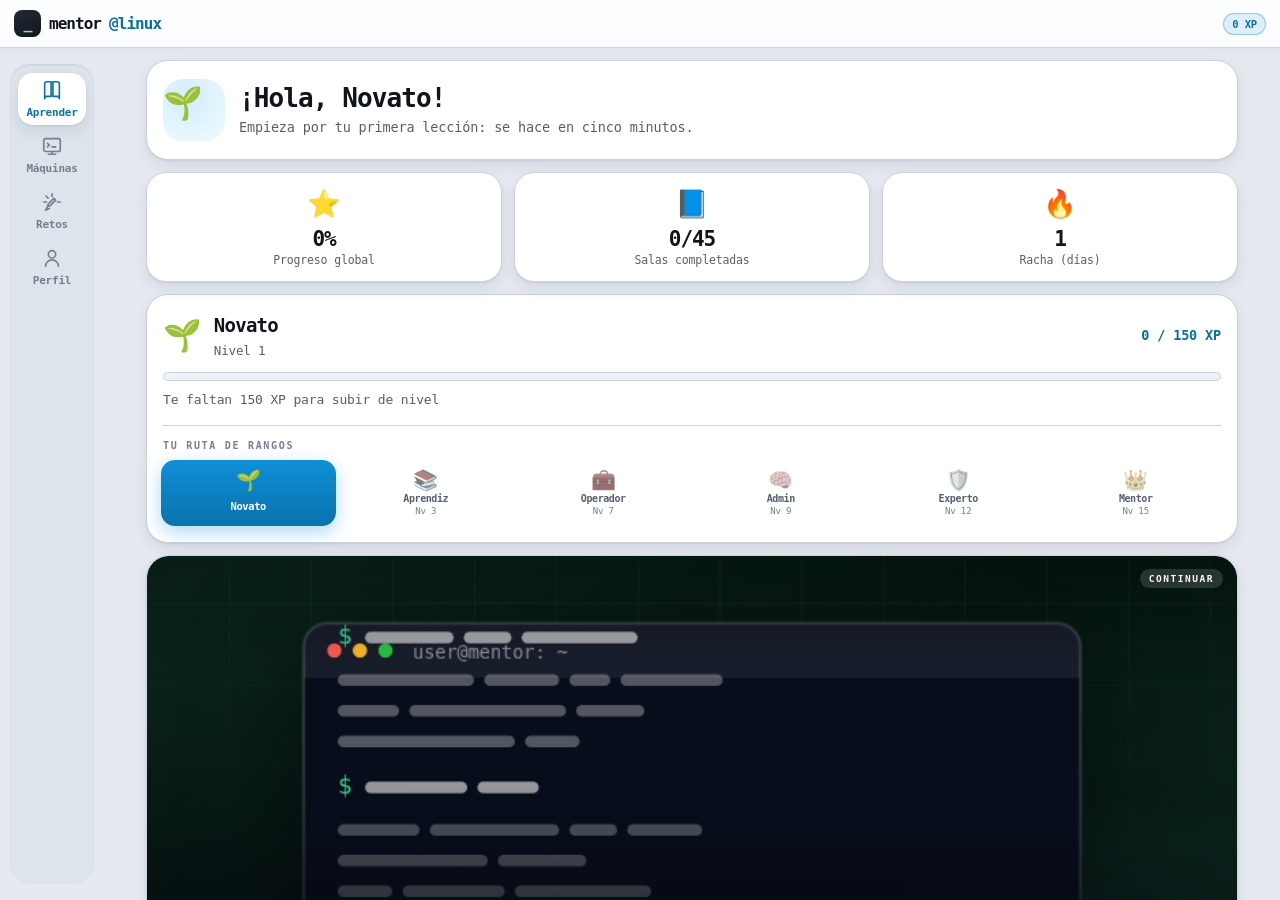
==== commit 1f2ad97a: "Academia de Scripting, portadas PNG, más contraste y perfil con medallas Scripting desde cero (Pytho" ====
--- a/index.html
+++ b/index.html
@@ -5,7 +5,7 @@
   <meta name="viewport" content="width=device-width, initial-scale=1, viewport-fit=cover, maximum-scale=1">
   <title>Mentor Linux — aprende, practica, domina</title>
   <meta name="description" content="Aprende Linux con rutas, práctica adaptativa, 325 ejercicios, máquinas simuladas y un Wargame offline.">
-  <meta name="theme-color" content="#f1f3f6">
+  <meta name="theme-color" content="#e6eaf0">
   <meta name="apple-mobile-web-app-capable" content="yes">
   <meta name="mobile-web-app-capable" content="yes">
   <meta name="apple-mobile-web-app-status-bar-style" content="default">
@@ -28,6 +28,7 @@
   <link rel="modulepreload" href="js/data/salas-pentesting.js">
   <link rel="modulepreload" href="js/data/salas-ofensiva.js">
   <link rel="modulepreload" href="js/data/salas-defensa.js">
+  <link rel="modulepreload" href="js/data/salas-scripting.js">
   <link rel="modulepreload" href="js/data/modules.js">
   <link rel="modulepreload" href="js/data/modulos-1.js">
   <link rel="modulepreload" href="js/data/modulos-2.js">
@@ -44,6 +45,7 @@
   <link rel="modulepreload" href="js/engine/shell.js">
   <link rel="modulepreload" href="js/engine/fs.js">
   <link rel="modulepreload" href="js/engine/commands/index.js">
+  <link rel="modulepreload" href="js/engine/scripting.js">
 </head>
 <body>
   <div class="app" id="app">
--- a/css/base.css
+++ b/css/base.css
@@ -10,38 +10,42 @@
 :root {
   color-scheme: light;
 
-  /* Superficies: el fondo es gris papel y las tarjetas, blancas. */
-  --void: #f1f3f6;
-  --deep: #f6f8fa;
+  /* Superficies. El fondo baja un escalón más y las tarjetas se quedan en
+     blanco puro: así la tarjeta se separa del papel por diferencia de tono
+     y no solo por una sombra, que en pantallas con brillo bajo o en la
+     calle desaparece. */
+  --void: #e6eaf0;
+  --deep: #eef1f6;
   --panel: #ffffff;
-  --panel-2: #f2f5f8;
-  --panel-3: #e7ecf1;
-  --line: #dfe4ea;
-  --line-soft: rgba(24, 39, 68, .09);
+  --panel-2: #eef2f7;
+  --panel-3: #dde4ec;
+  --line: #c9d2dd;
+  --line-soft: rgba(24, 39, 68, .14);
 
   /* Acentos. --cyan es el azul de marca (estado en curso, enlaces, datos)
      y --lime pasa a ser el verde de «hecho»: en papel blanco el lima de
      fósforo no se lee, el verde sí. */
-  --azul: #17a7ef;
-  --azul-hondo: #0d8fd4;
-  --cyan: #0e86c7;
-  --lime: #1aa668;
-  --blue: #3b74e8;
-  --magenta: #a955d8;
-  --amber: #d9860a;
-  --red: #e14356;
-  --good: #1aa668;
+  --azul: #0f8fd6;
+  --azul-hondo: #0a72ad;
+  --cyan: #0a6f9f;
+  --lime: #12905a;
+  --blue: #2a5fd4;
+  --magenta: #8e3fc4;
+  --amber: #b96e05;
+  --red: #cf2f45;
+  --good: #12905a;
 
-  /* Texto */
-  --ink: #191d26;
-  --muted: #6f7885;
-  --dim: #98a1ad;
+  /* Texto. El secundario sube de contraste hasta pasar AA sobre blanco
+     (4.5:1) y el terciario deja de ser un gris que se pierde. */
+  --ink: #10141c;
+  --muted: #565f6d;
+  --dim: #757f8d;
 
   /* Sombras suaves: el relieve de esta interfaz lo dan las sombras, no
      los bordes. */
-  --sombra-1: 0 1px 2px rgba(19, 32, 56, .05), 0 6px 16px rgba(19, 32, 56, .06);
-  --sombra-2: 0 2px 5px rgba(19, 32, 56, .06), 0 14px 34px rgba(19, 32, 56, .09);
-  --sombra-azul: 0 6px 18px rgba(23, 167, 239, .32);
+  --sombra-1: 0 1px 2px rgba(19, 32, 56, .08), 0 6px 16px rgba(19, 32, 56, .09);
+  --sombra-2: 0 2px 6px rgba(19, 32, 56, .10), 0 16px 38px rgba(19, 32, 56, .13);
+  --sombra-azul: 0 6px 18px rgba(15, 143, 214, .34);
 
   /* La terminal conserva su mundo oscuro. */
   --term-fondo: #0d1330;
--- a/css/ui.css
+++ b/css/ui.css
@@ -524,6 +524,7 @@
 .academia[data-color="magenta"] { --acento-academia: var(--magenta); }
 .academia[data-color="red"]     { --acento-academia: var(--red); }
 .academia[data-color="blue"]    { --acento-academia: var(--blue); }
+.academia[data-color="amber"]   { --acento-academia: var(--amber); }
 
 .academia .camino { border-left: 3px solid color-mix(in srgb, var(--acento-academia) 45%, transparent); }
 .academia .tramo::before { background: color-mix(in srgb, var(--acento-academia) 28%, var(--line)); }
@@ -640,6 +641,7 @@
 .tarjeta-academia[data-color="magenta"] { --acento-academia: var(--magenta); }
 .tarjeta-academia[data-color="red"]     { --acento-academia: var(--red); }
 .tarjeta-academia[data-color="blue"]    { --acento-academia: var(--blue); }
+.tarjeta-academia[data-color="amber"]   { --acento-academia: var(--amber); }
 
 /* Solo la academia en la que estás lleva realce. */
 .tarjeta-academia[data-actual] {
@@ -676,6 +678,7 @@
 .academia-detalle[data-color="magenta"] { --acento-academia: var(--magenta); }
 .academia-detalle[data-color="red"]     { --acento-academia: var(--red); }
 .academia-detalle[data-color="blue"]    { --acento-academia: var(--blue); }
+.academia-detalle[data-color="amber"]   { --acento-academia: var(--amber); }
 
 .cabecera-academia { display: flex; align-items: center; gap: 13px; margin: 6px 0 12px; }
 .cabecera-academia h1 { margin: 0; font-size: 23px; letter-spacing: -.03em; }
--- a/css/tema.css
+++ b/css/tema.css
@@ -376,9 +376,9 @@
   background: linear-gradient(180deg, transparent, rgba(6, 10, 18, .86));
 }
 
-/* La ilustración: un SVG dibujado en js/arte.js que ocupa la portada
-   entera. `slice` la recorta por los lados al pasar de 16/8 (catálogo) a
-   16/9 (cabecera a sangre) en vez de deformarla. */
+/* La ilustración ocupa la portada entera. En SVG, `slice` la recorta por los
+   lados al pasar de 16/8 (catálogo) a 16/9 (cabecera a sangre) en vez de
+   deformarla; en PNG hace lo mismo `object-fit: cover`. */
 .cubierta-arte {
   position: absolute;
   inset: 0;
@@ -387,6 +387,17 @@
   height: 100%;
   display: block;
 }
+
+/* La portada rasterizada ya trae su propio fondo, así que siempre cubre el
+   marco entero: si se encogiera como el SVG, asomaría el degradado de
+   debajo y se vería una costura. */
+.cubierta-foto {
+  object-fit: cover;
+  object-position: center;
+}
+.cubierta[data-con-titulo] .cubierta-foto,
+.tarjeta-reto .cubierta-foto,
+.continuar-hoy .cubierta-foto { height: 100%; }
 
 /* Rótulo en mayúsculas que corona la portada, como en la referencia. */
 .cubierta-rotulo {
@@ -1095,3 +1106,218 @@
 .tarjeta-reto .cubierta { aspect-ratio: 16 / 10.5; }
 .tarjeta-reto .cubierta-arte { height: 72%; }
 .tarjeta-reto .cubierta::after { inset: 44% 0 0; }
+
+/* La tarjeta de «continuar» lleva una portada más baja y un título que puede
+   ocupar dos líneas, así que necesita el doble de zona limpia abajo. */
+.continuar-hoy .cubierta { aspect-ratio: 16 / 8.5; }
+.continuar-hoy .cubierta-arte { height: 64%; }
+.continuar-hoy .cubierta::after { inset: 34% 0 0; }
+
+/* Una etiqueta larga nunca debe crecer hasta el rótulo central. */
+.cubierta-etiqueta { max-width: 48%; overflow: hidden; text-overflow: ellipsis; white-space: nowrap; }
+
+/* =====================================================================
+   Perfil: cabecera compacta, vitrina de medallas y bloques plegados
+   ===================================================================== */
+
+.perfil-cabecera { display: grid; gap: 12px; }
+.perfil-identidad { display: flex; align-items: center; gap: 13px; }
+.perfil-avatar {
+  flex: 0 0 auto;
+  width: 54px; height: 54px;
+  display: grid; place-items: center;
+  border: 1px solid var(--line);
+  border-radius: 17px;
+  background: var(--panel-2);
+  font-size: 28px;
+}
+.perfil-quien { min-width: 0; }
+.perfil-quien h2 { margin: 2px 0 1px; font-size: 20px; letter-spacing: -.03em; }
+.perfil-quien p { margin: 0; color: var(--muted); font-size: 13px; }
+
+/* Cuatro cifras en una fila: ocupan lo que antes ocupaba una sola tarjeta. */
+.perfil-cifras {
+  display: grid;
+  grid-template-columns: repeat(4, minmax(0, 1fr));
+  gap: 8px;
+  padding-top: 11px;
+  border-top: 1px solid var(--line);
+}
+.perfil-cifras span {
+  display: grid; gap: 1px;
+  color: var(--muted);
+  font: 600 10.5px var(--mono);
+  text-align: center;
+}
+.perfil-cifras b { color: var(--ink); font: 750 15px var(--mono); letter-spacing: -.03em; }
+
+/* --- vitrina --------------------------------------------------------- */
+
+.vitrina { display: grid; gap: 15px; padding: 15px 14px; }
+
+.vitrina-rangos { display: grid; grid-template-columns: repeat(4, minmax(0, 1fr)); gap: 7px; }
+.rango-chip {
+  display: grid; justify-items: center; gap: 2px;
+  padding: 8px 4px 7px;
+  border: 1px solid var(--line);
+  border-radius: 13px;
+  background: var(--panel-2);
+  color: var(--muted);
+  font: 600 9.5px var(--mono);
+  text-transform: uppercase; letter-spacing: .08em;
+}
+.rango-chip b { color: var(--ink); font: 750 13px var(--mono); }
+.rango-chip[data-rango="platino"] { border-color: rgba(61, 159, 198, .5); background: rgba(143, 215, 245, .14); }
+.rango-chip[data-rango="oro"] { border-color: rgba(185, 127, 19, .38); background: rgba(240, 183, 63, .13); }
+
+.vitrina-grupo { display: grid; gap: 9px; }
+.vitrina-titulo {
+  margin: 0;
+  color: var(--muted);
+  font: 700 10px var(--mono);
+  text-transform: uppercase; letter-spacing: .14em;
+}
+.vitrina-titulo[data-rango="platino"] { color: #2f7f9f; }
+.vitrina-titulo[data-rango="oro"] { color: #9a6a10; }
+.vitrina-titulo[data-rango="plata"] { color: #6b7885; }
+.vitrina-titulo[data-rango="bronce"] { color: #96602f; }
+
+.vitrina-rejilla { display: grid; grid-template-columns: repeat(3, minmax(0, 1fr)); gap: 11px 7px; }
+
+.medalla-ficha { display: grid; justify-items: center; gap: 3px; text-align: center; }
+.medalla-cuna { position: relative; display: grid; place-items: center; }
+.medalla { display: block; filter: drop-shadow(0 3px 6px rgba(19, 32, 56, .22)); }
+.medalla-emoji {
+  position: absolute;
+  font-size: 19px; line-height: 1;
+}
+.medalla-ficha b { color: var(--ink); font: 700 10.5px/1.25 var(--mono); letter-spacing: -.02em; }
+.medalla-ficha small {
+  display: -webkit-box; -webkit-line-clamp: 2; -webkit-box-orient: vertical;
+  overflow: hidden;
+  /* Altura fija de dos líneas: sin ella asoma un trozo de la tercera en los
+     navegadores que no recortan exacto. */
+  max-height: 2.6em;
+  color: var(--dim); font: 500 9.5px/1.3 var(--mono);
+}
+/* Bloqueada no significa irreconocible: se desatura y se apaga, pero el
+   metal sigue distinguiéndose para que se vea qué rango falta. */
+.medalla-ficha[data-bloqueado] .medalla { filter: saturate(.4) opacity(.62); }
+.medalla-ficha[data-bloqueado] .medalla-emoji { font-size: 15px; opacity: .6; }
+.medalla-ficha[data-bloqueado] b { color: var(--dim); }
+.medalla-ficha[data-bloqueado] small { color: var(--dim); opacity: .75; }
+
+/* El platino conseguido se anuncia: es el único que brilla. */
+.medalla-ficha:not([data-bloqueado]) .medalla[data-rango="platino"] {
+  filter: drop-shadow(0 0 10px rgba(111, 198, 234, .75)) drop-shadow(0 3px 6px rgba(19, 32, 56, .22));
+}
+
+/* --- bloques plegados del perfil ------------------------------------- */
+
+.bloque-cuerpo { padding: 0 14px 14px; }
+.bloque-cuerpo.comandos-grid,
+.bloque-cuerpo.temas-rejilla { padding: 0 12px 14px; }
+.bloque-cuerpo.dominio { display: grid; gap: 8px; }
+
+.temas-rejilla { display: grid; grid-template-columns: repeat(2, minmax(0, 1fr)); gap: 9px; }
+.tema-ficha {
+  display: grid; gap: 3px;
+  padding: 11px;
+  border: 1px solid var(--line);
+  border-radius: 14px;
+  background: var(--panel);
+  text-align: left;
+}
+.tema-ficha b { color: var(--ink); font: 700 12.5px var(--mono); }
+.tema-ficha small { color: var(--muted); font: 500 10.5px/1.3 var(--mono); }
+.tema-ficha[data-activo] { border-color: var(--azul); box-shadow: 0 0 0 3px rgba(15, 143, 214, .16); }
+.tema-muestra {
+  display: grid; place-items: center;
+  width: 100%; height: 32px;
+  margin-bottom: 3px;
+  border-radius: 9px;
+  background: var(--muestra-fondo);
+  color: var(--muestra);
+  font: 700 13px var(--mono);
+}
+
+.nota-datos { margin: 16px 0 8px; color: var(--muted); font-size: 12.5px; text-align: center; }
+
+@media (min-width: 520px) {
+  .vitrina-rejilla { grid-template-columns: repeat(4, minmax(0, 1fr)); }
+}
+@media (min-width: 650px) {
+  .vitrina-rejilla { grid-template-columns: repeat(6, minmax(0, 1fr)); }
+  .temas-rejilla { grid-template-columns: repeat(3, minmax(0, 1fr)); }
+}
+
+/* =====================================================================
+   Repaso de contraste
+   El papel claro se leía plano: tarjetas casi del color del fondo, bordes
+   invisibles al sol y estados que solo cambiaban un gris por otro. Aquí se
+   refuerzan los tres límites que separan una cosa de otra: el borde de la
+   superficie, el color del estado y el foco del teclado.
+   ===================================================================== */
+
+/* 1. Superficies: el borde vuelve a verse y la sombra deja de ser el único
+      indicio de que hay una tarjeta. */
+.tarjeta, .metrica, .nodo, .bloque, .comando, .fase, .panel-lab,
+.sesion-hoy, .sala-card, .nivel-wargame, .mapa-habilidades,
+.dominio, .estado-vacio, .detalle-cabecera, .continuar-hoy, .hero {
+  border: 1px solid var(--line);
+}
+
+/* 2. Cabeceras de sección: el título manda, el subtítulo acompaña. */
+.seccion-titulo h2 { color: var(--ink); }
+.seccion-titulo p { color: var(--muted); }
+.contador { color: var(--muted); }
+
+/* 3. Filas de lección: cada estado tiene color propio y una franja lateral
+      que se ve incluso sin distinguir bien los tonos. */
+.fila-leccion {
+  border-color: rgba(15, 143, 214, .34);
+  background: #eaf5fd;
+  box-shadow: inset 3px 0 0 var(--azul);
+}
+.fila-leccion[data-estado="hecha"] {
+  border-color: rgba(18, 144, 90, .34);
+  background: #e9f8f0;
+  box-shadow: inset 3px 0 0 var(--lime);
+}
+.fila-leccion[data-estado="bloqueada"] {
+  border-color: var(--line);
+  background: var(--panel-2);
+  box-shadow: inset 3px 0 0 var(--line);
+}
+
+/* 4. Módulos plegables: cabecera blanca, cuerpo sobre papel y separación
+      clara entre los dos. */
+.bloque { background: var(--panel); }
+.bloque summary { background: var(--panel); }
+.bloque[open] summary { border-bottom: 1px solid var(--line); }
+.bloque-titulo small { color: var(--muted); }
+
+/* 5. Chips y etiquetas: fondo con más cuerpo y borde propio. */
+.chip, .stat-chip {
+  border: 1px solid var(--line);
+  background: var(--panel-2);
+  color: var(--ink);
+}
+.stat-xp { border-color: rgba(15, 143, 214, .4); background: rgba(15, 143, 214, .12); color: var(--azul-hondo); }
+
+/* 6. Barras de progreso: pista con borde para que el 0 % también se vea. */
+.barra { border: 1px solid var(--line); background: var(--panel-2); }
+.barra > i { background: var(--azul); }
+
+/* 7. Navegación inferior: la pestaña activa se distingue por fondo, color y
+      peso, no solo por el color del icono. */
+.pestana[data-activa] { color: var(--azul-hondo); }
+.pestanas { border-top: 1px solid var(--line); }
+
+/* 8. Foco visible en todo lo que se puede tabular: sin esto, la navegación
+      por teclado en papel claro es adivinar. */
+:where(button, a, summary, input, [tabindex]):focus-visible {
+  outline: 3px solid rgba(15, 143, 214, .55);
+  outline-offset: 2px;
+  border-radius: 10px;
+}
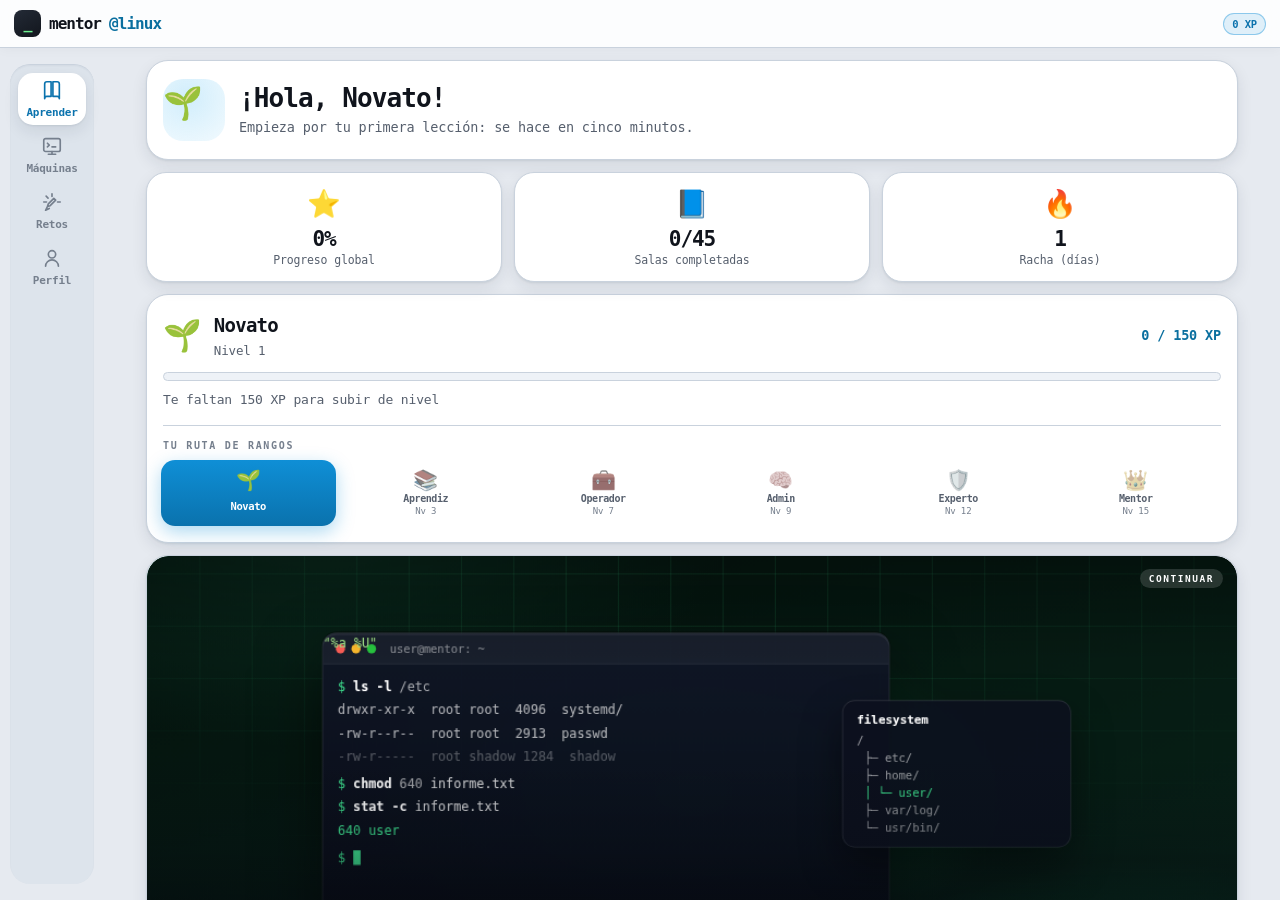
==== commit bfeba555: "Editor en la terminal, máquinas con portada y animaciones de recompensa Editor - `nano archivo.py` (" ====
--- a/index.html
+++ b/index.html
@@ -21,6 +21,7 @@
   <link rel="modulepreload" href="js/ui.js">
   <link rel="modulepreload" href="js/arte.js">
   <link rel="modulepreload" href="js/sonido.js">
+  <link rel="modulepreload" href="js/animacion.js">
   <link rel="modulepreload" href="js/data/salas.js">
   <link rel="modulepreload" href="js/data/piezas.js">
   <link rel="modulepreload" href="js/data/salas-redes.js">
--- a/css/tema.css
+++ b/css/tema.css
@@ -1082,18 +1082,9 @@
   font: 800 12.5px var(--mono);
 }
 
-.panel-logros { padding: 16px; }
-.panel-logros-cuenta { margin: 0 0 14px; color: var(--muted); font: 700 13px var(--mono); }
-.logros-rejilla { display: grid; grid-template-columns: repeat(4, minmax(0, 1fr)); gap: 14px 8px; }
-.logro-ficha { display: grid; justify-items: center; gap: 6px; text-align: center; }
-.logro-emoji { font-size: 30px; line-height: 1.1; }
-.logro-ficha b { color: var(--ink); font: 700 10.5px/1.25 var(--mono); letter-spacing: -.02em; }
-.logro-ficha[data-bloqueado] { opacity: .55; }
-.logro-ficha[data-bloqueado] b { color: var(--dim); }
 
 @media (min-width: 650px) {
   .retos { grid-template-columns: repeat(2, 1fr); }
-  .logros-rejilla { grid-template-columns: repeat(6, minmax(0, 1fr)); }
 }
 
 /* Cuando la portada lleva título encima, la ilustración se retira hacia
@@ -1321,3 +1312,136 @@
   outline-offset: 2px;
   border-radius: 10px;
 }
+
+/* =====================================================================
+   Máquinas: misma anatomía que los retos, más filtros
+   ===================================================================== */
+
+.filtros { display: flex; flex-wrap: wrap; gap: 8px; margin: 0 0 14px; }
+.filtro {
+  padding: 9px 15px;
+  border: 1px solid var(--line);
+  border-radius: 999px;
+  background: var(--panel);
+  color: var(--muted);
+  font: 700 12.5px var(--mono);
+}
+.filtro[data-activo] {
+  border-color: var(--azul);
+  background: color-mix(in srgb, var(--azul) 14%, #fff);
+  color: var(--azul-hondo);
+  box-shadow: 0 0 0 3px color-mix(in srgb, var(--azul) 12%, transparent);
+}
+
+.tarjeta-maquina { overflow: hidden; padding: 0; }
+.tarjeta-maquina .academia-cuerpo { padding: 14px 16px 16px; }
+.tarjeta-maquina .cubierta { aspect-ratio: 16 / 10.5; }
+.tarjeta-maquina .cubierta-arte { height: 72%; }
+.tarjeta-maquina .cubierta-foto { height: 100%; }
+.tarjeta-maquina .cubierta::after { inset: 44% 0 0; }
+.tarjeta-maquina .cubierta-titulo { bottom: 46px; }
+.tarjeta-maquina .maquina-host { margin: 0 0 4px; color: var(--cyan); font: 700 12px var(--mono); }
+.tarjeta-maquina p { margin: 0 0 11px; color: var(--muted); font-size: 13px; }
+.tarjeta-maquina .barra { margin-top: 12px; }
+
+/* Las dos banderas son el marcador de la máquina: se ven de un vistazo. */
+.maquina-banderas { display: flex; align-items: center; gap: 8px; }
+.bandera {
+  padding: 5px 10px;
+  border: 1px solid var(--line);
+  border-radius: 999px;
+  background: var(--panel-2);
+  color: var(--dim);
+  font: 700 11px var(--mono);
+}
+.bandera.tomada {
+  border-color: color-mix(in srgb, var(--lime) 45%, transparent);
+  background: color-mix(in srgb, var(--lime) 13%, #fff);
+  color: var(--lime);
+}
+.maquina-banderas .contador { margin-left: auto; }
+
+/* =====================================================================
+   Capa de animación: piezas volantes, ondas y destellos
+   Nada de aquí captura clics ni ocupa sitio en el layout.
+   ===================================================================== */
+
+#capa-animacion {
+  position: fixed;
+  inset: 0;
+  z-index: 90;
+  pointer-events: none;
+  overflow: hidden;
+}
+
+.xp-volante {
+  position: absolute;
+  left: 0; top: 0;
+  padding: 7px 13px;
+  border: 1px solid color-mix(in srgb, var(--azul) 45%, transparent);
+  border-radius: 999px;
+  background: color-mix(in srgb, var(--azul) 16%, #fff);
+  color: var(--azul-hondo);
+  font: 750 14px var(--mono);
+  white-space: nowrap;
+  box-shadow: 0 10px 26px rgba(15, 143, 214, .3);
+  will-change: transform, opacity;
+}
+
+/* Onda de acierto: nace en la tarjeta y se abre hacia fuera. */
+.onda-acierto {
+  position: absolute;
+  inset: -2px;
+  z-index: 0;
+  border: 2px solid var(--lime);
+  border-radius: inherit;
+  box-shadow: 0 0 0 8px color-mix(in srgb, var(--lime) 16%, transparent);
+  pointer-events: none;
+}
+
+/* Barrido de luz para lo recién desbloqueado. */
+.destello {
+  position: absolute;
+  top: 0; bottom: 0; left: 0;
+  width: 42%;
+  background: linear-gradient(100deg, transparent, rgba(255, 255, 255, .55), transparent);
+  pointer-events: none;
+}
+
+/* El marcador de XP acusa el golpe cuando llega la ficha volante. */
+.stat-xp[data-sube] { animation: xp-golpe .5s cubic-bezier(.2,.8,.3,1); }
+@keyframes xp-golpe {
+  0% { transform: scale(1); }
+  35% { transform: scale(1.18); box-shadow: 0 0 0 6px color-mix(in srgb, var(--azul) 18%, transparent); }
+  100% { transform: scale(1); }
+}
+
+/* La medalla conseguida respira al entrar en la vitrina. */
+.medalla-ficha:not([data-bloqueado]) .medalla-cuna { animation: medalla-entra .55s cubic-bezier(.2,.9,.3,1) both; }
+@keyframes medalla-entra {
+  0% { transform: scale(.72) rotate(-8deg); opacity: 0; }
+  60% { transform: scale(1.06) rotate(2deg); opacity: 1; }
+  100% { transform: scale(1) rotate(0); }
+}
+.medalla-cuna { position: relative; overflow: visible; }
+
+/* La barra de progreso deja un rastro de luz cuando crece. */
+.barra > i {
+  position: relative;
+  overflow: hidden;
+  transition: width .55s cubic-bezier(.2,.8,.3,1);
+}
+.barra > i::after {
+  content: "";
+  position: absolute;
+  inset: 0 0 0 auto;
+  width: 26px;
+  background: linear-gradient(90deg, transparent, rgba(255, 255, 255, .65));
+}
+
+@media (prefers-reduced-motion: reduce) {
+  .stat-xp[data-sube],
+  .medalla-ficha:not([data-bloqueado]) .medalla-cuna { animation: none; }
+  .barra > i { transition: none; }
+  .barra > i::after { display: none; }
+}
--- a/css/terminal.css
+++ b/css/terminal.css
@@ -95,3 +95,81 @@
   .terminal-zona { min-height: 450px; }
   .consola-salida, .consola-prompt { font-size: 13.5px; }
 }
+
+/* =====================================================================
+   Editor de archivos
+   `nano archivo.py` abre esto: un editor de verdad sobre la terminal, en
+   vez de obligar a construir el archivo con `printf` línea a línea. Es la
+   pieza que faltaba para que las salas de scripting enseñen a programar y
+   no a redirigir texto.
+   ===================================================================== */
+
+.editor {
+  position: fixed;
+  inset: 0;
+  z-index: 120;
+  display: grid;
+  place-items: center;
+  padding: 14px;
+  background: rgba(6, 10, 20, .72);
+  backdrop-filter: blur(4px);
+}
+
+.editor-marco {
+  display: grid;
+  grid-template-rows: auto 1fr auto;
+  width: min(760px, 100%);
+  height: min(72vh, 560px);
+  overflow: hidden;
+  border: 1px solid rgba(255, 255, 255, .16);
+  border-radius: 16px;
+  background: var(--term-fondo, #0d1330);
+  box-shadow: 0 30px 80px rgba(0, 0, 0, .55);
+}
+
+.editor-barra {
+  display: flex;
+  align-items: center;
+  justify-content: space-between;
+  gap: 10px;
+  padding: 10px 14px;
+  white-space: nowrap;
+  border-bottom: 1px solid rgba(255, 255, 255, .12);
+  background: rgba(255, 255, 255, .05);
+}
+.editor-nombre { overflow: hidden; text-overflow: ellipsis; color: #fff; font: 700 12.5px var(--mono); }
+.editor-ayuda { flex: 0 0 auto; color: rgba(255, 255, 255, .45); font: 600 10.5px var(--mono); }
+/* En pantallas estrechas manda el nombre del archivo, no la chuleta. */
+@media (max-width: 430px) { .editor-ayuda { display: none; } }
+
+.editor-texto {
+  width: 100%;
+  height: 100%;
+  padding: 14px;
+  border: 0;
+  background: transparent;
+  color: rgba(255, 255, 255, .92);
+  font: 14px/1.6 var(--mono);
+  tab-size: 4;
+  resize: none;
+  outline: none;
+}
+.editor-texto::selection { background: color-mix(in srgb, var(--term-acento, #b6ff5c) 35%, transparent); }
+
+.editor-pie {
+  display: flex;
+  gap: 9px;
+  padding: 11px 14px;
+  border-top: 1px solid rgba(255, 255, 255, .12);
+  background: rgba(255, 255, 255, .04);
+}
+.editor-pie .btn { flex: 1; }
+/* El pie vive sobre fondo oscuro: el botón fantasma tiene que dejar de ser
+   blanco sobre blanco, que era lo que pasaba heredando el estilo claro. */
+.editor-pie .btn-fantasma {
+  flex: 1;
+  background: rgba(255, 255, 255, .07);
+  color: rgba(255, 255, 255, .78);
+  border: 1px solid rgba(255, 255, 255, .22);
+}
+.editor-pie .btn-fantasma:hover { background: rgba(255, 255, 255, .12); }
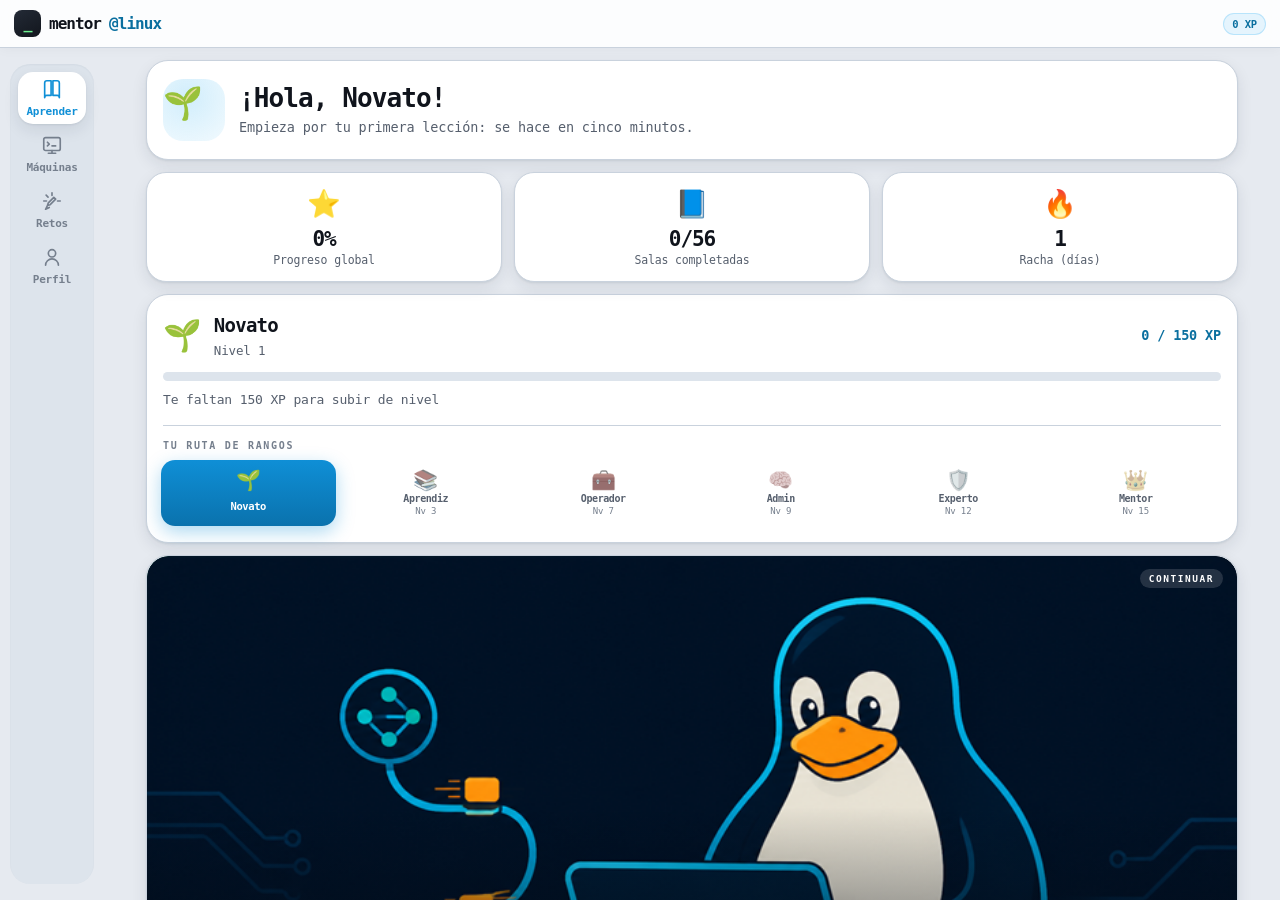
==== commit 64671f18: "feat: complete Mentor v2 learning system - add fundamentals, networking, programming, Web and SQL ro" ====
--- a/index.html
+++ b/index.html
@@ -4,8 +4,8 @@
   <meta charset="utf-8">
   <meta name="viewport" content="width=device-width, initial-scale=1, viewport-fit=cover, maximum-scale=1">
   <title>Mentor Linux — aprende, practica, domina</title>
-  <meta name="description" content="Aprende Linux con rutas, práctica adaptativa, 325 ejercicios, máquinas simuladas y un Wargame offline.">
-  <meta name="theme-color" content="#e6eaf0">
+  <meta name="description" content="Aprende fundamentos, Linux, Redes, Bash, Python, Web y SQL con 1.547 ejercicios, máquinas simuladas y laboratorios offline.">
+  <meta name="theme-color" content="#f1f3f6">
   <meta name="apple-mobile-web-app-capable" content="yes">
   <meta name="mobile-web-app-capable" content="yes">
   <meta name="apple-mobile-web-app-status-bar-style" content="default">
@@ -21,15 +21,15 @@
   <link rel="modulepreload" href="js/ui.js">
   <link rel="modulepreload" href="js/arte.js">
   <link rel="modulepreload" href="js/sonido.js">
-  <link rel="modulepreload" href="js/animacion.js">
   <link rel="modulepreload" href="js/data/salas.js">
   <link rel="modulepreload" href="js/data/piezas.js">
   <link rel="modulepreload" href="js/data/salas-redes.js">
   <link rel="modulepreload" href="js/data/salas-redes-cero.js">
   <link rel="modulepreload" href="js/data/salas-pentesting.js">
+  <link rel="modulepreload" href="js/data/salas-programacion.js">
+  <link rel="modulepreload" href="js/data/salas-web.js">
   <link rel="modulepreload" href="js/data/salas-ofensiva.js">
   <link rel="modulepreload" href="js/data/salas-defensa.js">
-  <link rel="modulepreload" href="js/data/salas-scripting.js">
   <link rel="modulepreload" href="js/data/modules.js">
   <link rel="modulepreload" href="js/data/modulos-1.js">
   <link rel="modulepreload" href="js/data/modulos-2.js">
@@ -46,7 +46,6 @@
   <link rel="modulepreload" href="js/engine/shell.js">
   <link rel="modulepreload" href="js/engine/fs.js">
   <link rel="modulepreload" href="js/engine/commands/index.js">
-  <link rel="modulepreload" href="js/engine/scripting.js">
 </head>
 <body>
   <div class="app" id="app">
--- a/css/ui.css
+++ b/css/ui.css
@@ -180,6 +180,93 @@
 .modo-repaso { display: inline-flex; margin-top: 10px; padding: 4px 8px; border: 1px solid rgba(255,210,103,.28); border-radius: 999px; background: rgba(255,210,103,.09); color: var(--amber); font: 700 10px var(--mono); text-transform: uppercase; }
 .habilidades-sala { display: flex; flex-wrap: wrap; gap: 6px; margin-top: 13px; }
 .habilidades-sala span { padding: 4px 7px; border-radius: 7px; background: rgba(82,231,255,.07); color: var(--muted); font: 10px var(--mono); }
+
+/* Fase 2: los prerrequisitos orientan sin cerrar rutas. */
+.grupo-ruta {
+  display: flex;
+  align-items: center;
+  justify-content: space-between;
+  gap: 10px;
+}
+.grupo-ruta > span:first-child { min-width: 0; }
+.preparacion-compacta {
+  flex: none;
+  max-width: 58%;
+  padding: 4px 8px;
+  border: 1px solid rgba(26, 166, 104, .22);
+  border-radius: 999px;
+  background: rgba(26, 166, 104, .08);
+  color: var(--lime);
+  font: 700 9.5px var(--mono);
+  letter-spacing: 0;
+  text-align: right;
+  text-transform: none;
+}
+.preparacion-compacta[data-estado="refuerzo"] {
+  border-color: rgba(237, 151, 54, .25);
+  background: rgba(237, 151, 54, .09);
+  color: #a45d0b;
+}
+.preparacion-ruta {
+  min-width: 0;
+  margin: 14px 0 4px;
+  padding: 13px;
+  border: 1px solid rgba(26, 166, 104, .24);
+  border-radius: 15px;
+  background: rgba(26, 166, 104, .07);
+}
+.preparacion-ruta[data-estado="refuerzo"] {
+  border-color: rgba(237, 151, 54, .28);
+  background: rgba(255, 244, 224, .75);
+}
+.preparacion-cabecera {
+  display: grid;
+  grid-template-columns: auto minmax(0, 1fr) auto;
+  gap: 10px;
+  align-items: center;
+}
+.preparacion-icono {
+  display: grid;
+  width: 30px;
+  height: 30px;
+  place-items: center;
+  border-radius: 10px;
+  background: rgba(26, 166, 104, .12);
+  color: var(--lime);
+  font-weight: 900;
+}
+.preparacion-ruta[data-estado="refuerzo"] .preparacion-icono { background: rgba(237, 151, 54, .14); color: #a45d0b; }
+.preparacion-cabecera b,
+.preparacion-cabecera small { display: block; }
+.preparacion-cabecera b { font: 800 13px var(--mono); }
+.preparacion-cabecera small { margin-top: 2px; color: var(--muted); font-size: 11px; line-height: 1.35; }
+.preparacion-ruta ul { margin: 10px 0 0 40px; padding-left: 15px; color: var(--muted); font-size: 11px; line-height: 1.5; }
+.preparacion-ruta .btn-fantasma { width: 100%; min-height: 38px; margin-top: 10px; }
+
+.mapa-capacidades { display: grid; gap: 0; padding: 4px 14px; }
+.capacidad-fila {
+  display: grid;
+  grid-template-columns: auto minmax(0, 1fr) auto;
+  gap: 10px;
+  align-items: center;
+  min-width: 0;
+  padding: 12px 0;
+  border-bottom: 1px solid var(--line-soft);
+}
+.capacidad-fila:last-child { border-bottom: 0; }
+.capacidad-fila > div { min-width: 0; }
+.capacidad-fila b,
+.capacidad-fila small { display: block; }
+.capacidad-fila b { font-size: 13px; }
+.capacidad-fila small { margin: 2px 0 7px; color: var(--dim); font-size: 10px; line-height: 1.35; }
+.capacidad-fila .barra { height: 5px; }
+
+@media (max-width: 430px) {
+  .grupo-ruta { align-items: flex-start; }
+  .preparacion-compacta { max-width: 54%; white-space: normal; }
+  .capacidad-fila { grid-template-columns: auto minmax(0, 1fr); }
+  .capacidad-fila > .contador { grid-column: 2; justify-self: start; }
+}
 .teoria { min-width: 0; display: grid; grid-template-columns: minmax(0,1fr); gap: 10px; padding: 14px 0; }
 .teoria-bloque { padding: 13px; border-radius: 12px; background: var(--deep); color: var(--muted); }
 .teoria-bloque h3 { margin: 0 0 5px; color: var(--ink); font-size: 15px; }
@@ -524,7 +611,6 @@
 .academia[data-color="magenta"] { --acento-academia: var(--magenta); }
 .academia[data-color="red"]     { --acento-academia: var(--red); }
 .academia[data-color="blue"]    { --acento-academia: var(--blue); }
-.academia[data-color="amber"]   { --acento-academia: var(--amber); }
 
 .academia .camino { border-left: 3px solid color-mix(in srgb, var(--acento-academia) 45%, transparent); }
 .academia .tramo::before { background: color-mix(in srgb, var(--acento-academia) 28%, var(--line)); }
@@ -641,7 +727,6 @@
 .tarjeta-academia[data-color="magenta"] { --acento-academia: var(--magenta); }
 .tarjeta-academia[data-color="red"]     { --acento-academia: var(--red); }
 .tarjeta-academia[data-color="blue"]    { --acento-academia: var(--blue); }
-.tarjeta-academia[data-color="amber"]   { --acento-academia: var(--amber); }
 
 /* Solo la academia en la que estás lleva realce. */
 .tarjeta-academia[data-actual] {
@@ -678,7 +763,6 @@
 .academia-detalle[data-color="magenta"] { --acento-academia: var(--magenta); }
 .academia-detalle[data-color="red"]     { --acento-academia: var(--red); }
 .academia-detalle[data-color="blue"]    { --acento-academia: var(--blue); }
-.academia-detalle[data-color="amber"]   { --acento-academia: var(--amber); }
 
 .cabecera-academia { display: flex; align-items: center; gap: 13px; margin: 6px 0 12px; }
 .cabecera-academia h1 { margin: 0; font-size: 23px; letter-spacing: -.03em; }
@@ -815,6 +899,28 @@
 .paso-sub { margin: 0 0 14px; color: var(--muted); font-size: 14px; }
 .paso-teoria .teoria { gap: 12px; }
 .paso-teoria .teoria-bloque p, .paso-teoria .teoria-nota { font-size: 15.5px; line-height: 1.55; }
+.paso-imagen {
+  overflow: hidden;
+  border: 1px solid var(--line);
+  border-radius: var(--r-md);
+  background: var(--panel);
+  box-shadow: var(--sombra-1);
+}
+.paso-imagen img {
+  display: block;
+  width: 100%;
+  height: auto;
+  aspect-ratio: 3 / 2;
+  object-fit: cover;
+  background: var(--term-fondo);
+}
+.paso-imagen figcaption {
+  padding: 12px 14px 14px;
+  color: var(--muted);
+  font-size: 13.5px;
+  line-height: 1.5;
+}
+.paso-imagen figcaption code { font-size: .92em; }
 
 /* En el paso de ejercicio la tarjeta ya no compite con otras diez: puede
    ocupar el ancho entero y respirar. */
@@ -945,6 +1051,80 @@
 .maquina-fase .flag-form { margin-top: 9px; }
 .maquina-fase .writeup { margin-top: 14px; text-align: left; }
 
+/* Evidencia de aprendizaje: predecir, explicar y reportar sin convertir la
+   lección en un formulario denso. Una decisión principal por pantalla. */
+.paso-pedagogico { display: grid; gap: 12px; }
+.paso-pedagogico .paso-enunciado { margin: 0; }
+.evidencia-form, .reporte-form { display: grid; gap: 11px; }
+.campo-pedagogico { display: grid; gap: 6px; }
+.campo-pedagogico > span, .confianza legend {
+  color: var(--muted); font: 750 10px var(--mono);
+  letter-spacing: .1em; text-transform: uppercase;
+}
+.campo-pedagogico textarea {
+  width: 100%; min-height: 84px; resize: vertical; padding: 12px 13px;
+  border: 1px solid var(--line); border-radius: 12px;
+  background: var(--panel-2); color: var(--text); font: 14px/1.45 var(--sans);
+}
+.campo-pedagogico textarea:focus { outline: 2px solid color-mix(in srgb, var(--cyan) 65%, transparent); border-color: var(--cyan); }
+.opciones-prediccion .opcion { cursor: pointer; }
+.opciones-prediccion .opcion input { position: absolute; opacity: 0; pointer-events: none; }
+.opciones-prediccion .opcion:has(input:checked) { border-color: var(--cyan); background: color-mix(in srgb, var(--cyan) 10%, var(--panel-2)); }
+.confianza { margin: 0; padding: 0; border: 0; display: grid; grid-template-columns: repeat(3, 1fr); gap: 7px; }
+.confianza legend { grid-column: 1 / -1; margin-bottom: 6px; }
+.confianza label { position: relative; }
+.confianza input { position: absolute; opacity: 0; }
+.confianza span {
+  display: grid; place-items: center; min-height: 42px; border: 1px solid var(--line);
+  border-radius: 10px; background: var(--panel-2); cursor: pointer; font-size: 13px;
+}
+.confianza input:checked + span { border-color: var(--cyan); color: var(--cyan); background: color-mix(in srgb, var(--cyan) 10%, var(--panel-2)); }
+.pedagogia-ayuda, .pedagogia-contexto {
+  padding: 11px 12px; border-left: 3px solid var(--cyan); border-radius: 0 11px 11px 0;
+  background: color-mix(in srgb, var(--cyan) 7%, transparent); color: var(--muted);
+}
+.pedagogia-contexto { margin-bottom: 12px; }
+.pedagogia-contexto p { margin: 6px 0 0; font-size: 14px; line-height: 1.45; }
+.pedagogia-contexto .pedagogia-ayuda { margin-top: 8px; }
+.ejemplo-pasos { margin: 12px 0 0; padding-left: 23px; display: grid; gap: 8px; color: var(--muted); }
+.evidencia-guardada { margin: 0; color: var(--lime); font-size: 12.5px; }
+.opcion[data-incorrecta] { border-color: color-mix(in srgb, var(--red) 65%, var(--line)); background: color-mix(in srgb, var(--red) 8%, var(--panel-2)); }
+.calibracion-card { display: grid; grid-template-columns: minmax(0,1fr) auto; gap: 18px; align-items: center; margin-top: 14px; padding: 16px; }
+.calibracion-card h2 { margin: 3px 0 5px; font-size: 19px; }
+.calibracion-card p { margin: 0; color: var(--muted); font-size: 13px; line-height: 1.45; }
+.calibracion-datos { display: grid; grid-template-columns: auto auto; gap: 3px 9px; align-items: baseline; }
+.calibracion-datos b { color: var(--cyan); text-align: right; font: 750 18px var(--mono); }
+.calibracion-datos span { color: var(--muted); font-size: 11px; }
+
+/* Autonomía progresiva y reporte de máquinas. */
+.autonomia-panel { display: grid; gap: 9px; margin: 0 0 11px; padding: 11px; border: 1px solid var(--line); border-radius: 13px; background: var(--panel-2); }
+.autonomia-panel > div:first-child { display: flex; justify-content: space-between; gap: 12px; align-items: baseline; }
+.autonomia-panel b { color: var(--red); font: 750 11px var(--mono); text-transform: uppercase; letter-spacing: .08em; }
+.autonomia-panel span { color: var(--muted); font-size: 12px; text-align: right; }
+.autonomia-opciones { display: flex; gap: 6px; overflow-x: auto; scrollbar-width: thin; padding-bottom: 2px; }
+.autonomia-opciones button {
+  flex: 0 0 auto; min-height: 34px; padding: 6px 9px; border: 1px solid var(--line);
+  border-radius: 9px; background: transparent; color: var(--muted); font: 700 10px var(--mono);
+}
+.autonomia-opciones button[data-activa] { border-color: var(--red); color: var(--red); background: color-mix(in srgb, var(--red) 9%, transparent); }
+.alcance-lab { display: grid; gap: 4px; margin-bottom: 11px; padding: 10px 11px; border-radius: 11px; background: color-mix(in srgb, var(--amber) 7%, transparent); font-size: 12px; }
+.alcance-lab b { color: var(--amber); text-transform: uppercase; font: 750 10px var(--mono); letter-spacing: .08em; }
+.alcance-lab code { color: var(--lime); }
+.alcance-lab span { color: var(--muted); }
+.roe-check { display: flex; gap: 9px; align-items: flex-start; margin-bottom: 12px; color: var(--muted); font-size: 13px; }
+.roe-check input { margin-top: 2px; accent-color: var(--red); }
+.evidencias-maquina, .reporte-entregado { margin: 10px 0 14px; padding: 12px; border: 1px solid var(--line); border-radius: 12px; background: var(--panel-2); text-align: left; }
+.evidencias-maquina ol { margin: 8px 0 0; padding-left: 21px; display: grid; gap: 6px; color: var(--muted); font-size: 12px; }
+.reporte-entregado p { margin: 7px 0; color: var(--muted); font-size: 13px; }
+
+@media (max-width: 520px) {
+  .autonomia-panel > div:first-child { display: grid; }
+  .autonomia-panel span { text-align: left; }
+  .confianza { grid-template-columns: 1fr; }
+  .calibracion-card { grid-template-columns: 1fr; }
+  .calibracion-datos { justify-content: start; }
+}
+
 /* Con el teclado abierto, la máquina también se despeja: solo la terminal. */
 :root[data-teclado] .maquina-fase .maquina-guia-texto,
 :root[data-teclado] .maquina-fase .ejercicio-cabecera,
--- a/css/tema.css
+++ b/css/tema.css
@@ -376,9 +376,9 @@
   background: linear-gradient(180deg, transparent, rgba(6, 10, 18, .86));
 }
 
-/* La ilustración ocupa la portada entera. En SVG, `slice` la recorta por los
-   lados al pasar de 16/8 (catálogo) a 16/9 (cabecera a sangre) en vez de
-   deformarla; en PNG hace lo mismo `object-fit: cover`. */
+/* La ilustración: un SVG dibujado en js/arte.js que ocupa la portada
+   entera. `slice` la recorta por los lados al pasar de 16/8 (catálogo) a
+   16/9 (cabecera a sangre) en vez de deformarla. */
 .cubierta-arte {
   position: absolute;
   inset: 0;
@@ -387,17 +387,6 @@
   height: 100%;
   display: block;
 }
-
-/* La portada rasterizada ya trae su propio fondo, así que siempre cubre el
-   marco entero: si se encogiera como el SVG, asomaría el degradado de
-   debajo y se vería una costura. */
-.cubierta-foto {
-  object-fit: cover;
-  object-position: center;
-}
-.cubierta[data-con-titulo] .cubierta-foto,
-.tarjeta-reto .cubierta-foto,
-.continuar-hoy .cubierta-foto { height: 100%; }
 
 /* Rótulo en mayúsculas que corona la portada, como en la referencia. */
 .cubierta-rotulo {
@@ -1082,9 +1071,18 @@
   font: 800 12.5px var(--mono);
 }
 
+.panel-logros { padding: 16px; }
+.panel-logros-cuenta { margin: 0 0 14px; color: var(--muted); font: 700 13px var(--mono); }
+.logros-rejilla { display: grid; grid-template-columns: repeat(4, minmax(0, 1fr)); gap: 14px 8px; }
+.logro-ficha { display: grid; justify-items: center; gap: 6px; text-align: center; }
+.logro-emoji { font-size: 30px; line-height: 1.1; }
+.logro-ficha b { color: var(--ink); font: 700 10.5px/1.25 var(--mono); letter-spacing: -.02em; }
+.logro-ficha[data-bloqueado] { opacity: .55; }
+.logro-ficha[data-bloqueado] b { color: var(--dim); }
 
 @media (min-width: 650px) {
   .retos { grid-template-columns: repeat(2, 1fr); }
+  .logros-rejilla { grid-template-columns: repeat(6, minmax(0, 1fr)); }
 }
 
 /* Cuando la portada lleva título encima, la ilustración se retira hacia
@@ -1107,341 +1105,199 @@
 /* Una etiqueta larga nunca debe crecer hasta el rótulo central. */
 .cubierta-etiqueta { max-width: 48%; overflow: hidden; text-overflow: ellipsis; white-space: nowrap; }
 
-/* =====================================================================
-   Perfil: cabecera compacta, vitrina de medallas y bloques plegados
-   ===================================================================== */
-
-.perfil-cabecera { display: grid; gap: 12px; }
-.perfil-identidad { display: flex; align-items: center; gap: 13px; }
-.perfil-avatar {
-  flex: 0 0 auto;
-  width: 54px; height: 54px;
-  display: grid; place-items: center;
+/* Las portadas aprobadas de las academias ya traen su identidad dentro del
+   PNG. Se elimina la trama generada y solo reaparece el velo cuando la app
+   necesita superponer un título distinto, como «Continuar». */
+.cubierta[data-portada-png]::before,
+.cubierta[data-portada-png]::after { display: none; }
+.cubierta[data-portada-png][data-con-titulo]::after {
+  display: block;
+  inset: 46% 0 0;
+  background: linear-gradient(180deg, transparent, rgba(3, 9, 19, .94));
+}
+.cubierta[data-portada-png] .cubierta-arte,
+.continuar-hoy .cubierta[data-portada-png] .cubierta-arte {
+  width: 100%;
+  height: 100%;
+  object-fit: cover;
+}
+.cabecera-cubierta .cubierta[data-portada-png],
+.continuar-hoy .cubierta[data-portada-png] { aspect-ratio: 2 / 1; }
+
+/* =====================================================================
+   16. Catálogos visuales de Máquinas y Wargame
+   Estas portadas son archivos PNG; el nombre, estado y dificultad siguen
+   siendo texto de interfaz para conservar nitidez y accesibilidad.
+   ===================================================================== */
+
+.portada-png {
+  position: relative;
+  display: block;
+  overflow: hidden;
+  aspect-ratio: 3 / 2;
+  border-radius: var(--r-lg) var(--r-lg) 0 0;
+  background: #061427;
+  isolation: isolate;
+}
+.portada-png::after {
+  content: "";
+  position: absolute;
+  z-index: 1;
+  inset: 44% 0 0;
+  background: linear-gradient(180deg, transparent, rgba(3, 9, 19, .94));
+}
+.portada-png > img {
+  position: absolute;
+  inset: 0;
+  width: 100%;
+  height: 100%;
+  display: block;
+  object-fit: cover;
+}
+.portada-png-rotulo {
+  position: absolute;
+  z-index: 2;
+  left: 15px;
+  top: 14px;
+  max-width: 54%;
+  overflow: hidden;
+  color: rgba(255, 255, 255, .86);
+  font: 750 10px var(--mono);
+  letter-spacing: .16em;
+  text-transform: uppercase;
+  white-space: nowrap;
+  text-overflow: ellipsis;
+  text-shadow: 0 2px 8px rgba(0, 0, 0, .7);
+}
+.portada-png-etiqueta {
+  position: absolute;
+  z-index: 3;
+  right: 13px;
+  top: 12px;
+  max-width: 42%;
+  overflow: hidden;
+  padding: 5px 9px;
+  border: 1px solid rgba(255, 255, 255, .2);
+  border-radius: 999px;
+  background: rgba(4, 13, 28, .72);
+  color: #fff;
+  font: 750 9.5px var(--mono);
+  letter-spacing: .08em;
+  text-transform: uppercase;
+  white-space: nowrap;
+  text-overflow: ellipsis;
+}
+.portada-png-titulo {
+  position: absolute;
+  z-index: 3;
+  left: 16px;
+  right: 16px;
+  bottom: 15px;
+  margin: 0;
+  color: #fff;
+  font: 800 clamp(20px, 5.5vw, 27px)/1.1 var(--mono);
+  letter-spacing: -.045em;
+  text-shadow: 0 2px 12px rgba(0, 0, 0, .72);
+}
+
+.portada-seccion {
+  overflow: hidden;
+  margin: 0 0 16px;
   border: 1px solid var(--line);
-  border-radius: 17px;
-  background: var(--panel-2);
-  font-size: 28px;
-}
-.perfil-quien { min-width: 0; }
-.perfil-quien h2 { margin: 2px 0 1px; font-size: 20px; letter-spacing: -.03em; }
-.perfil-quien p { margin: 0; color: var(--muted); font-size: 13px; }
-
-/* Cuatro cifras en una fila: ocupan lo que antes ocupaba una sola tarjeta. */
-.perfil-cifras {
-  display: grid;
-  grid-template-columns: repeat(4, minmax(0, 1fr));
-  gap: 8px;
-  padding-top: 11px;
-  border-top: 1px solid var(--line);
-}
-.perfil-cifras span {
-  display: grid; gap: 1px;
-  color: var(--muted);
-  font: 600 10.5px var(--mono);
-  text-align: center;
-}
-.perfil-cifras b { color: var(--ink); font: 750 15px var(--mono); letter-spacing: -.03em; }
-
-/* --- vitrina --------------------------------------------------------- */
-
-.vitrina { display: grid; gap: 15px; padding: 15px 14px; }
-
-.vitrina-rangos { display: grid; grid-template-columns: repeat(4, minmax(0, 1fr)); gap: 7px; }
-.rango-chip {
-  display: grid; justify-items: center; gap: 2px;
-  padding: 8px 4px 7px;
-  border: 1px solid var(--line);
-  border-radius: 13px;
-  background: var(--panel-2);
-  color: var(--muted);
-  font: 600 9.5px var(--mono);
-  text-transform: uppercase; letter-spacing: .08em;
-}
-.rango-chip b { color: var(--ink); font: 750 13px var(--mono); }
-.rango-chip[data-rango="platino"] { border-color: rgba(61, 159, 198, .5); background: rgba(143, 215, 245, .14); }
-.rango-chip[data-rango="oro"] { border-color: rgba(185, 127, 19, .38); background: rgba(240, 183, 63, .13); }
-
-.vitrina-grupo { display: grid; gap: 9px; }
-.vitrina-titulo {
+  border-radius: var(--r-lg);
+  background: #061427;
+  box-shadow: var(--sombra-2);
+}
+.portada-seccion > img {
+  display: block;
+  width: 100%;
+  height: auto;
+  aspect-ratio: 2 / 1;
+  object-fit: cover;
+}
+.pagina-terminal > .portada-seccion { margin-top: 12px; }
+
+.maquinas-grid,
+.wargame-lista {
+  display: grid;
+  grid-template-columns: minmax(0, 1fr);
+  gap: 16px;
+}
+.tarjeta-visual {
+  overflow: hidden;
+  padding: 0;
+  border-color: var(--line);
+  box-shadow: var(--sombra-2);
+}
+.tarjeta-visual .academia-cuerpo { padding: 14px 16px 5px; }
+.tarjeta-visual .academia-cuerpo p {
   margin: 0;
   color: var(--muted);
-  font: 700 10px var(--mono);
-  text-transform: uppercase; letter-spacing: .14em;
-}
-.vitrina-titulo[data-rango="platino"] { color: #2f7f9f; }
-.vitrina-titulo[data-rango="oro"] { color: #9a6a10; }
-.vitrina-titulo[data-rango="plata"] { color: #6b7885; }
-.vitrina-titulo[data-rango="bronce"] { color: #96602f; }
-
-.vitrina-rejilla { display: grid; grid-template-columns: repeat(3, minmax(0, 1fr)); gap: 11px 7px; }
-
-.medalla-ficha { display: grid; justify-items: center; gap: 3px; text-align: center; }
-.medalla-cuna { position: relative; display: grid; place-items: center; }
-.medalla { display: block; filter: drop-shadow(0 3px 6px rgba(19, 32, 56, .22)); }
-.medalla-emoji {
-  position: absolute;
-  font-size: 19px; line-height: 1;
-}
-.medalla-ficha b { color: var(--ink); font: 700 10.5px/1.25 var(--mono); letter-spacing: -.02em; }
-.medalla-ficha small {
-  display: -webkit-box; -webkit-line-clamp: 2; -webkit-box-orient: vertical;
-  overflow: hidden;
-  /* Altura fija de dos líneas: sin ella asoma un trozo de la tercera en los
-     navegadores que no recortan exacto. */
-  max-height: 2.6em;
-  color: var(--dim); font: 500 9.5px/1.3 var(--mono);
-}
-/* Bloqueada no significa irreconocible: se desatura y se apaga, pero el
-   metal sigue distinguiéndose para que se vea qué rango falta. */
-.medalla-ficha[data-bloqueado] .medalla { filter: saturate(.4) opacity(.62); }
-.medalla-ficha[data-bloqueado] .medalla-emoji { font-size: 15px; opacity: .6; }
-.medalla-ficha[data-bloqueado] b { color: var(--dim); }
-.medalla-ficha[data-bloqueado] small { color: var(--dim); opacity: .75; }
-
-/* El platino conseguido se anuncia: es el único que brilla. */
-.medalla-ficha:not([data-bloqueado]) .medalla[data-rango="platino"] {
-  filter: drop-shadow(0 0 10px rgba(111, 198, 234, .75)) drop-shadow(0 3px 6px rgba(19, 32, 56, .22));
-}
-
-/* --- bloques plegados del perfil ------------------------------------- */
-
-.bloque-cuerpo { padding: 0 14px 14px; }
-.bloque-cuerpo.comandos-grid,
-.bloque-cuerpo.temas-rejilla { padding: 0 12px 14px; }
-.bloque-cuerpo.dominio { display: grid; gap: 8px; }
-
-.temas-rejilla { display: grid; grid-template-columns: repeat(2, minmax(0, 1fr)); gap: 9px; }
-.tema-ficha {
-  display: grid; gap: 3px;
-  padding: 11px;
-  border: 1px solid var(--line);
-  border-radius: 14px;
-  background: var(--panel);
-  text-align: left;
-}
-.tema-ficha b { color: var(--ink); font: 700 12.5px var(--mono); }
-.tema-ficha small { color: var(--muted); font: 500 10.5px/1.3 var(--mono); }
-.tema-ficha[data-activo] { border-color: var(--azul); box-shadow: 0 0 0 3px rgba(15, 143, 214, .16); }
-.tema-muestra {
-  display: grid; place-items: center;
-  width: 100%; height: 32px;
-  margin-bottom: 3px;
-  border-radius: 9px;
-  background: var(--muestra-fondo);
-  color: var(--muestra);
-  font: 700 13px var(--mono);
-}
-
-.nota-datos { margin: 16px 0 8px; color: var(--muted); font-size: 12.5px; text-align: center; }
-
-@media (min-width: 520px) {
-  .vitrina-rejilla { grid-template-columns: repeat(4, minmax(0, 1fr)); }
-}
-@media (min-width: 650px) {
-  .vitrina-rejilla { grid-template-columns: repeat(6, minmax(0, 1fr)); }
-  .temas-rejilla { grid-template-columns: repeat(3, minmax(0, 1fr)); }
-}
-
-/* =====================================================================
-   Repaso de contraste
-   El papel claro se leía plano: tarjetas casi del color del fondo, bordes
-   invisibles al sol y estados que solo cambiaban un gris por otro. Aquí se
-   refuerzan los tres límites que separan una cosa de otra: el borde de la
-   superficie, el color del estado y el foco del teclado.
-   ===================================================================== */
-
-/* 1. Superficies: el borde vuelve a verse y la sombra deja de ser el único
-      indicio de que hay una tarjeta. */
-.tarjeta, .metrica, .nodo, .bloque, .comando, .fase, .panel-lab,
-.sesion-hoy, .sala-card, .nivel-wargame, .mapa-habilidades,
-.dominio, .estado-vacio, .detalle-cabecera, .continuar-hoy, .hero {
-  border: 1px solid var(--line);
-}
-
-/* 2. Cabeceras de sección: el título manda, el subtítulo acompaña. */
-.seccion-titulo h2 { color: var(--ink); }
-.seccion-titulo p { color: var(--muted); }
-.contador { color: var(--muted); }
-
-/* 3. Filas de lección: cada estado tiene color propio y una franja lateral
-      que se ve incluso sin distinguir bien los tonos. */
-.fila-leccion {
-  border-color: rgba(15, 143, 214, .34);
-  background: #eaf5fd;
-  box-shadow: inset 3px 0 0 var(--azul);
-}
-.fila-leccion[data-estado="hecha"] {
-  border-color: rgba(18, 144, 90, .34);
-  background: #e9f8f0;
-  box-shadow: inset 3px 0 0 var(--lime);
-}
-.fila-leccion[data-estado="bloqueada"] {
-  border-color: var(--line);
-  background: var(--panel-2);
-  box-shadow: inset 3px 0 0 var(--line);
-}
-
-/* 4. Módulos plegables: cabecera blanca, cuerpo sobre papel y separación
-      clara entre los dos. */
-.bloque { background: var(--panel); }
-.bloque summary { background: var(--panel); }
-.bloque[open] summary { border-bottom: 1px solid var(--line); }
-.bloque-titulo small { color: var(--muted); }
-
-/* 5. Chips y etiquetas: fondo con más cuerpo y borde propio. */
-.chip, .stat-chip {
-  border: 1px solid var(--line);
-  background: var(--panel-2);
-  color: var(--ink);
-}
-.stat-xp { border-color: rgba(15, 143, 214, .4); background: rgba(15, 143, 214, .12); color: var(--azul-hondo); }
-
-/* 6. Barras de progreso: pista con borde para que el 0 % también se vea. */
-.barra { border: 1px solid var(--line); background: var(--panel-2); }
-.barra > i { background: var(--azul); }
-
-/* 7. Navegación inferior: la pestaña activa se distingue por fondo, color y
-      peso, no solo por el color del icono. */
-.pestana[data-activa] { color: var(--azul-hondo); }
-.pestanas { border-top: 1px solid var(--line); }
-
-/* 8. Foco visible en todo lo que se puede tabular: sin esto, la navegación
-      por teclado en papel claro es adivinar. */
-:where(button, a, summary, input, [tabindex]):focus-visible {
-  outline: 3px solid rgba(15, 143, 214, .55);
-  outline-offset: 2px;
-  border-radius: 10px;
-}
-
-/* =====================================================================
-   Máquinas: misma anatomía que los retos, más filtros
-   ===================================================================== */
-
-.filtros { display: flex; flex-wrap: wrap; gap: 8px; margin: 0 0 14px; }
-.filtro {
-  padding: 9px 15px;
-  border: 1px solid var(--line);
-  border-radius: 999px;
-  background: var(--panel);
-  color: var(--muted);
-  font: 700 12.5px var(--mono);
-}
-.filtro[data-activo] {
-  border-color: var(--azul);
-  background: color-mix(in srgb, var(--azul) 14%, #fff);
-  color: var(--azul-hondo);
-  box-shadow: 0 0 0 3px color-mix(in srgb, var(--azul) 12%, transparent);
-}
-
-.tarjeta-maquina { overflow: hidden; padding: 0; }
-.tarjeta-maquina .academia-cuerpo { padding: 14px 16px 16px; }
-.tarjeta-maquina .cubierta { aspect-ratio: 16 / 10.5; }
-.tarjeta-maquina .cubierta-arte { height: 72%; }
-.tarjeta-maquina .cubierta-foto { height: 100%; }
-.tarjeta-maquina .cubierta::after { inset: 44% 0 0; }
-.tarjeta-maquina .cubierta-titulo { bottom: 46px; }
-.tarjeta-maquina .maquina-host { margin: 0 0 4px; color: var(--cyan); font: 700 12px var(--mono); }
-.tarjeta-maquina p { margin: 0 0 11px; color: var(--muted); font-size: 13px; }
-.tarjeta-maquina .barra { margin-top: 12px; }
-
-/* Las dos banderas son el marcador de la máquina: se ven de un vistazo. */
-.maquina-banderas { display: flex; align-items: center; gap: 8px; }
-.bandera {
-  padding: 5px 10px;
-  border: 1px solid var(--line);
-  border-radius: 999px;
-  background: var(--panel-2);
+  font-size: 13.5px;
+  line-height: 1.45;
+}
+.tarjeta-visual .academia-pie { padding: 12px 16px 16px; }
+.tarjeta-visual .academia-pie .btn { width: 100%; }
+
+.tarjeta-maquina[data-nivel="facil"] { --acento-academia: var(--lime); }
+.tarjeta-maquina[data-nivel="media"] { --acento-academia: var(--amber); }
+.tarjeta-maquina[data-nivel="dificil"] { --acento-academia: var(--red); }
+.tarjeta-maquina .portada-png-titulo { bottom: 49px; }
+.tarjeta-maquina .maquina-host { margin: 0 0 7px; }
+.tarjeta-maquina .barra > i { background: var(--acento-academia); }
+.maquina-meta {
+  display: flex;
+  align-items: baseline;
+  justify-content: space-between;
+  gap: 10px;
+  margin: 12px 0 7px;
   color: var(--dim);
   font: 700 11px var(--mono);
 }
-.bandera.tomada {
-  border-color: color-mix(in srgb, var(--lime) 45%, transparent);
-  background: color-mix(in srgb, var(--lime) 13%, #fff);
-  color: var(--lime);
-}
-.maquina-banderas .contador { margin-left: auto; }
-
-/* =====================================================================
-   Capa de animación: piezas volantes, ondas y destellos
-   Nada de aquí captura clics ni ocupa sitio en el layout.
-   ===================================================================== */
-
-#capa-animacion {
-  position: fixed;
-  inset: 0;
-  z-index: 90;
-  pointer-events: none;
-  overflow: hidden;
-}
-
-.xp-volante {
-  position: absolute;
-  left: 0; top: 0;
-  padding: 7px 13px;
-  border: 1px solid color-mix(in srgb, var(--azul) 45%, transparent);
-  border-radius: 999px;
-  background: color-mix(in srgb, var(--azul) 16%, #fff);
-  color: var(--azul-hondo);
-  font: 750 14px var(--mono);
-  white-space: nowrap;
-  box-shadow: 0 10px 26px rgba(15, 143, 214, .3);
-  will-change: transform, opacity;
-}
-
-/* Onda de acierto: nace en la tarjeta y se abre hacia fuera. */
-.onda-acierto {
-  position: absolute;
-  inset: -2px;
-  z-index: 0;
-  border: 2px solid var(--lime);
-  border-radius: inherit;
-  box-shadow: 0 0 0 8px color-mix(in srgb, var(--lime) 16%, transparent);
-  pointer-events: none;
-}
-
-/* Barrido de luz para lo recién desbloqueado. */
-.destello {
-  position: absolute;
-  top: 0; bottom: 0; left: 0;
-  width: 42%;
-  background: linear-gradient(100deg, transparent, rgba(255, 255, 255, .55), transparent);
-  pointer-events: none;
-}
-
-/* El marcador de XP acusa el golpe cuando llega la ficha volante. */
-.stat-xp[data-sube] { animation: xp-golpe .5s cubic-bezier(.2,.8,.3,1); }
-@keyframes xp-golpe {
-  0% { transform: scale(1); }
-  35% { transform: scale(1.18); box-shadow: 0 0 0 6px color-mix(in srgb, var(--azul) 18%, transparent); }
-  100% { transform: scale(1); }
-}
-
-/* La medalla conseguida respira al entrar en la vitrina. */
-.medalla-ficha:not([data-bloqueado]) .medalla-cuna { animation: medalla-entra .55s cubic-bezier(.2,.9,.3,1) both; }
-@keyframes medalla-entra {
-  0% { transform: scale(.72) rotate(-8deg); opacity: 0; }
-  60% { transform: scale(1.06) rotate(2deg); opacity: 1; }
-  100% { transform: scale(1) rotate(0); }
-}
-.medalla-cuna { position: relative; overflow: visible; }
-
-/* La barra de progreso deja un rastro de luz cuando crece. */
-.barra > i {
-  position: relative;
-  overflow: hidden;
-  transition: width .55s cubic-bezier(.2,.8,.3,1);
-}
-.barra > i::after {
-  content: "";
-  position: absolute;
-  inset: 0 0 0 auto;
-  width: 26px;
-  background: linear-gradient(90deg, transparent, rgba(255, 255, 255, .65));
-}
-
-@media (prefers-reduced-motion: reduce) {
-  .stat-xp[data-sube],
-  .medalla-ficha:not([data-bloqueado]) .medalla-cuna { animation: none; }
-  .barra > i { transition: none; }
-  .barra > i::after { display: none; }
-}
+.maquina-meta b { color: var(--acento-academia); font-size: 12px; }
+
+.panel-wargame {
+  scroll-margin-top: 14px;
+  margin: 22px 0 16px;
+  overflow: hidden;
+  padding: 0;
+  border-color: rgba(36, 181, 242, .28);
+  background: var(--panel);
+}
+.panel-wargame .portada-seccion {
+  margin: 0;
+  border: 0;
+  border-radius: 0;
+  box-shadow: none;
+}
+.panel-wargame-cuerpo {
+  padding: 18px;
+  background:
+    radial-gradient(70% 120% at 100% 0, rgba(255, 126, 58, .09), transparent 70%),
+    var(--panel);
+}
+.panel-wargame h2 {
+  margin: 3px 0 6px;
+  font: 800 clamp(21px, 6vw, 27px)/1.15 var(--mono);
+  letter-spacing: -.045em;
+}
+.panel-wargame p { margin: 0 0 15px; color: var(--muted); font-size: 13.5px; }
+.tarjeta-wargame { --acento-academia: var(--cyan); }
+.tarjeta-wargame[data-hecha] { border-color: rgba(47, 208, 127, .4); }
+.tarjeta-wargame[data-hecha] .barra > i { background: var(--lime); }
+.tarjeta-wargame[data-bloqueada] .portada-png > img {
+  filter: grayscale(.72) saturate(.45);
+  opacity: .5;
+}
+.tarjeta-wargame[data-bloqueada] .academia-cuerpo { opacity: .7; }
+.tarjeta-wargame[data-bloqueada] .cubierta-boton { cursor: not-allowed; }
+
+@media (min-width: 650px) {
+  .maquinas-grid,
+  .wargame-lista { grid-template-columns: repeat(2, minmax(0, 1fr)); }
+}
+
+@media (min-width: 1120px) {
+  .maquinas-grid,
+  .wargame-lista { grid-template-columns: repeat(3, minmax(0, 1fr)); }
+}
